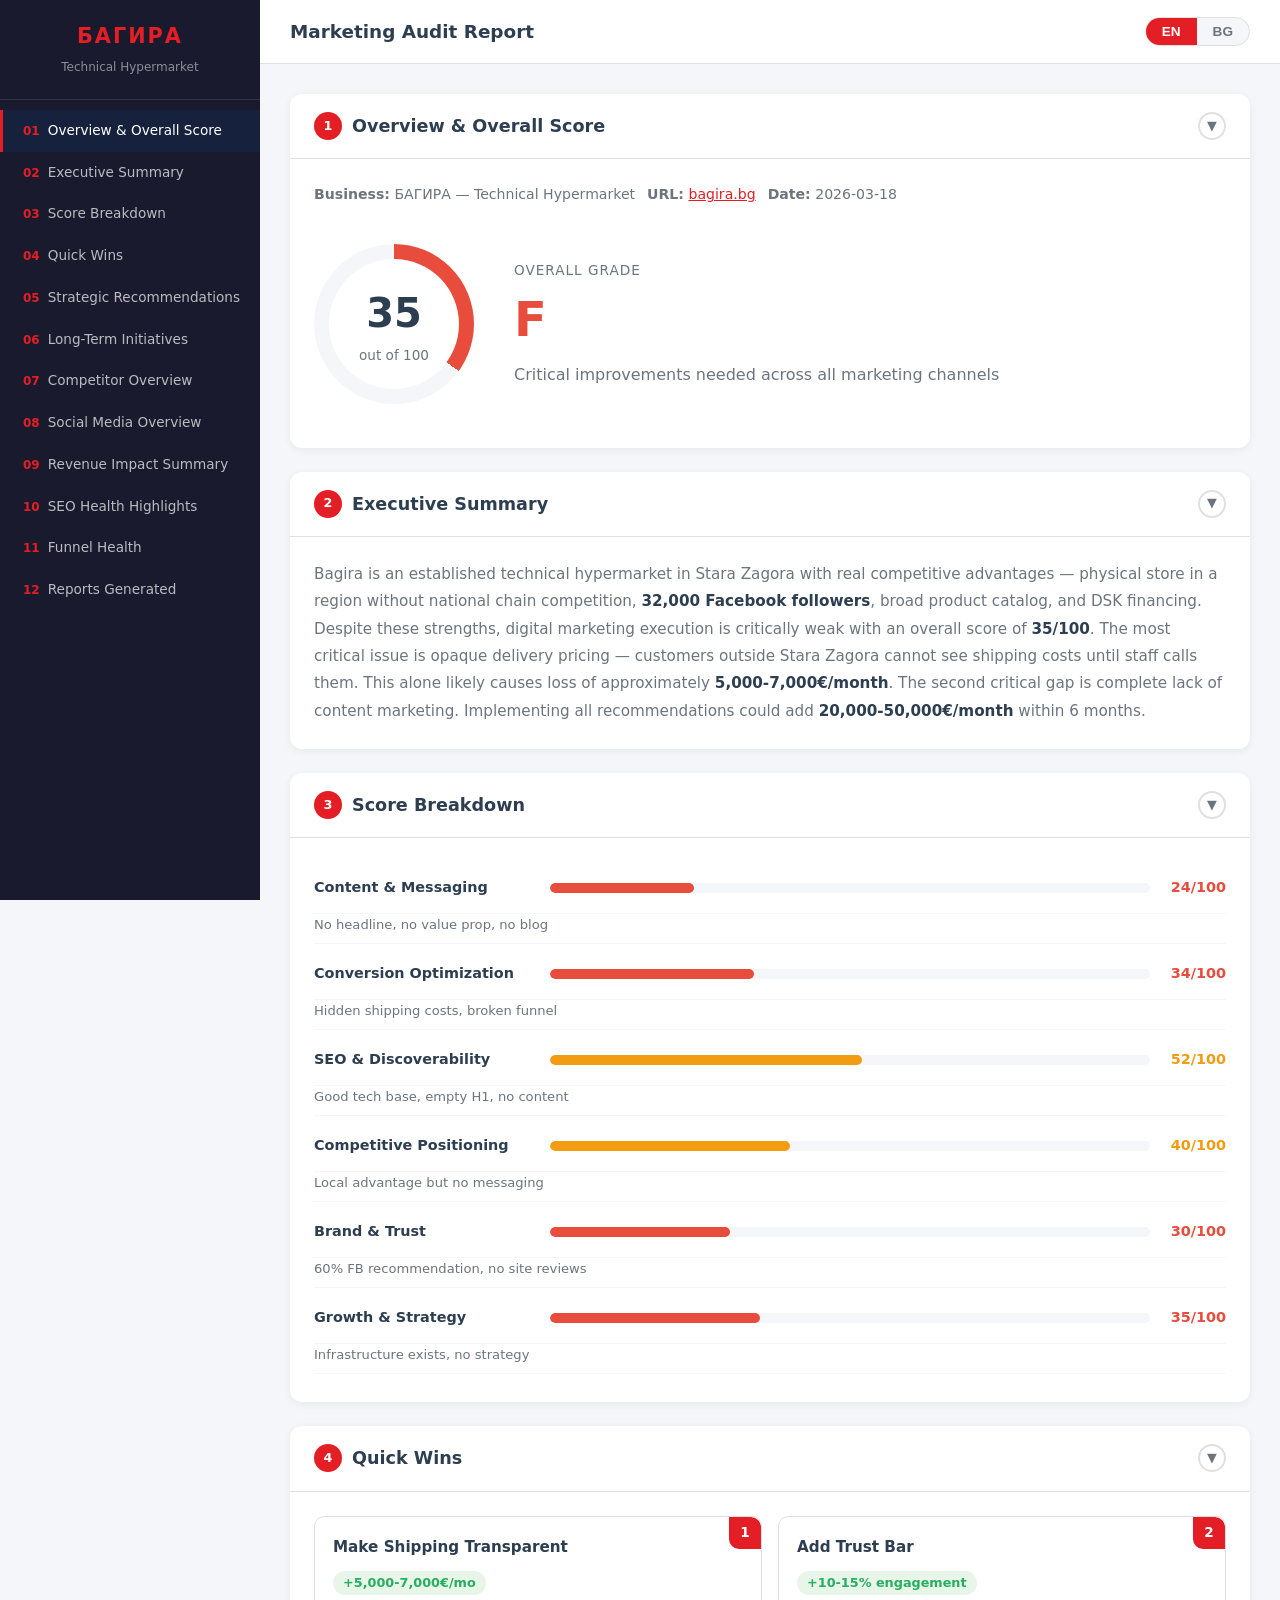
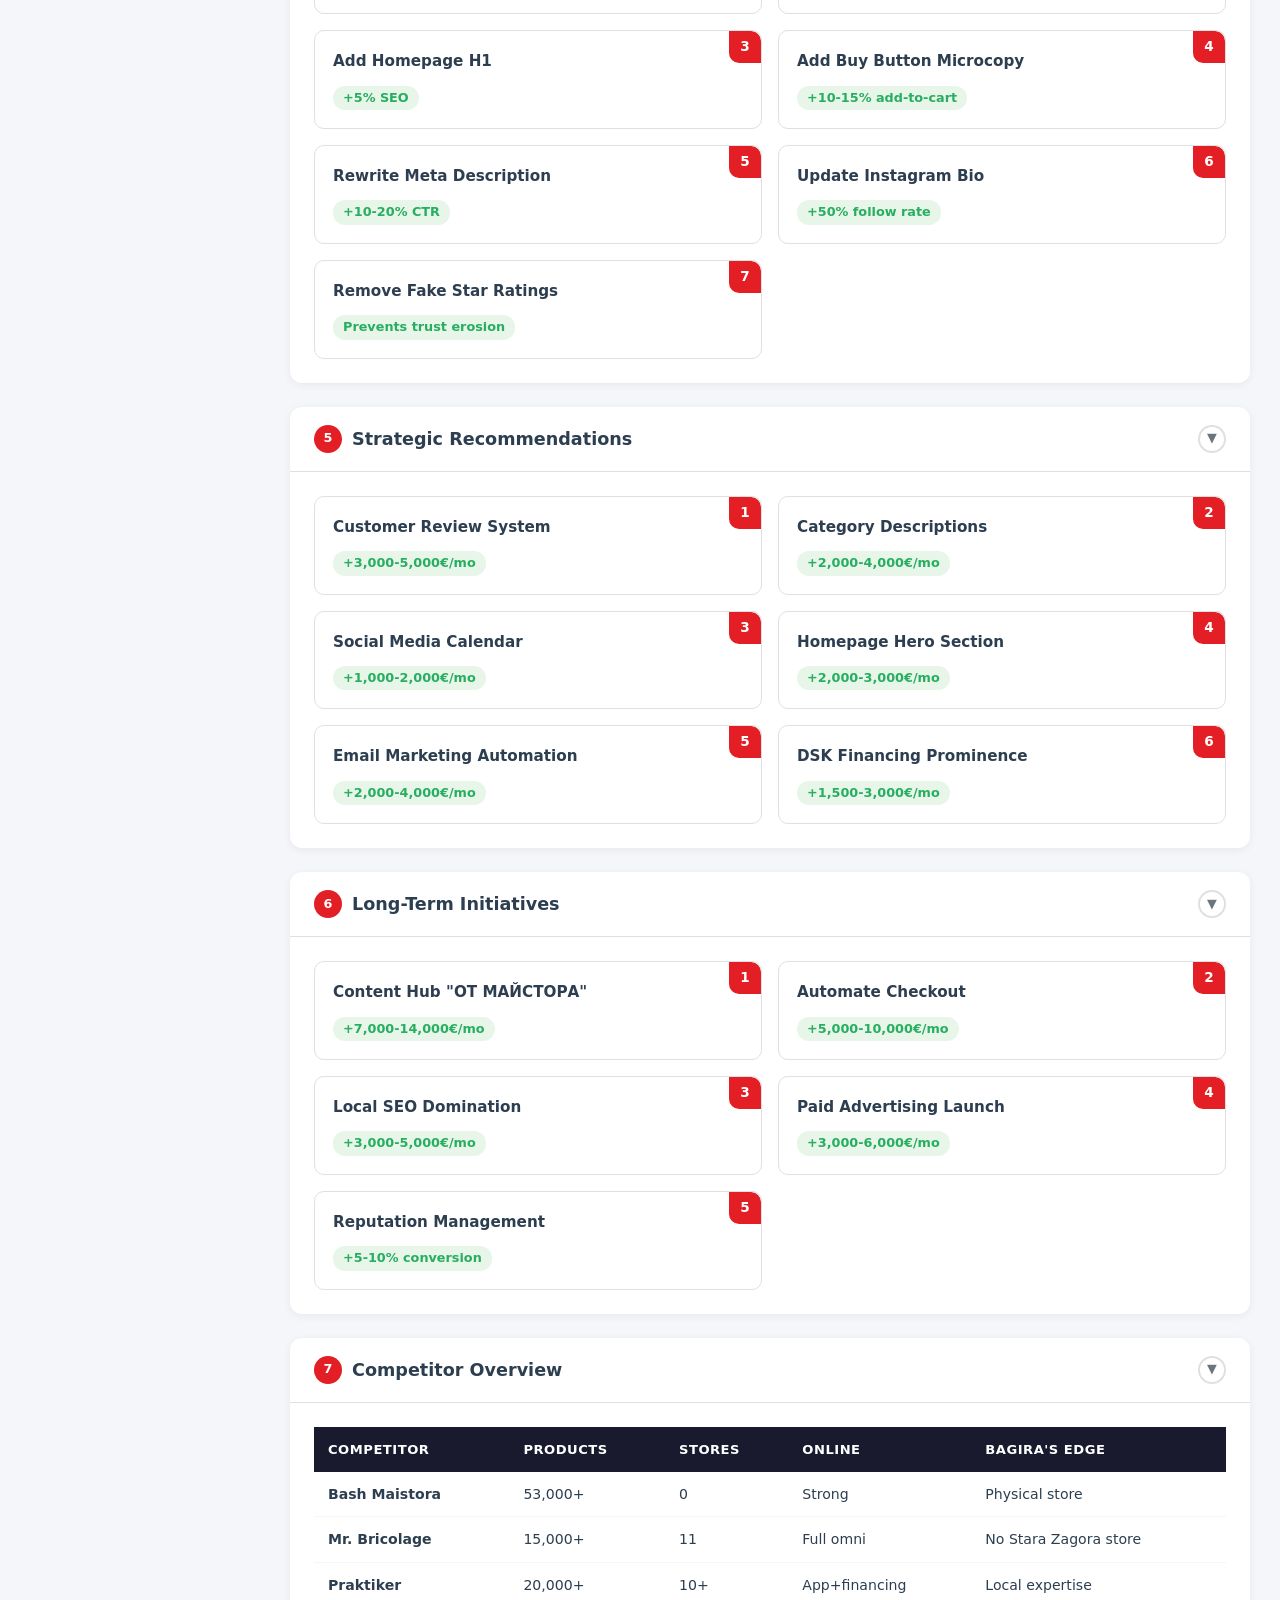
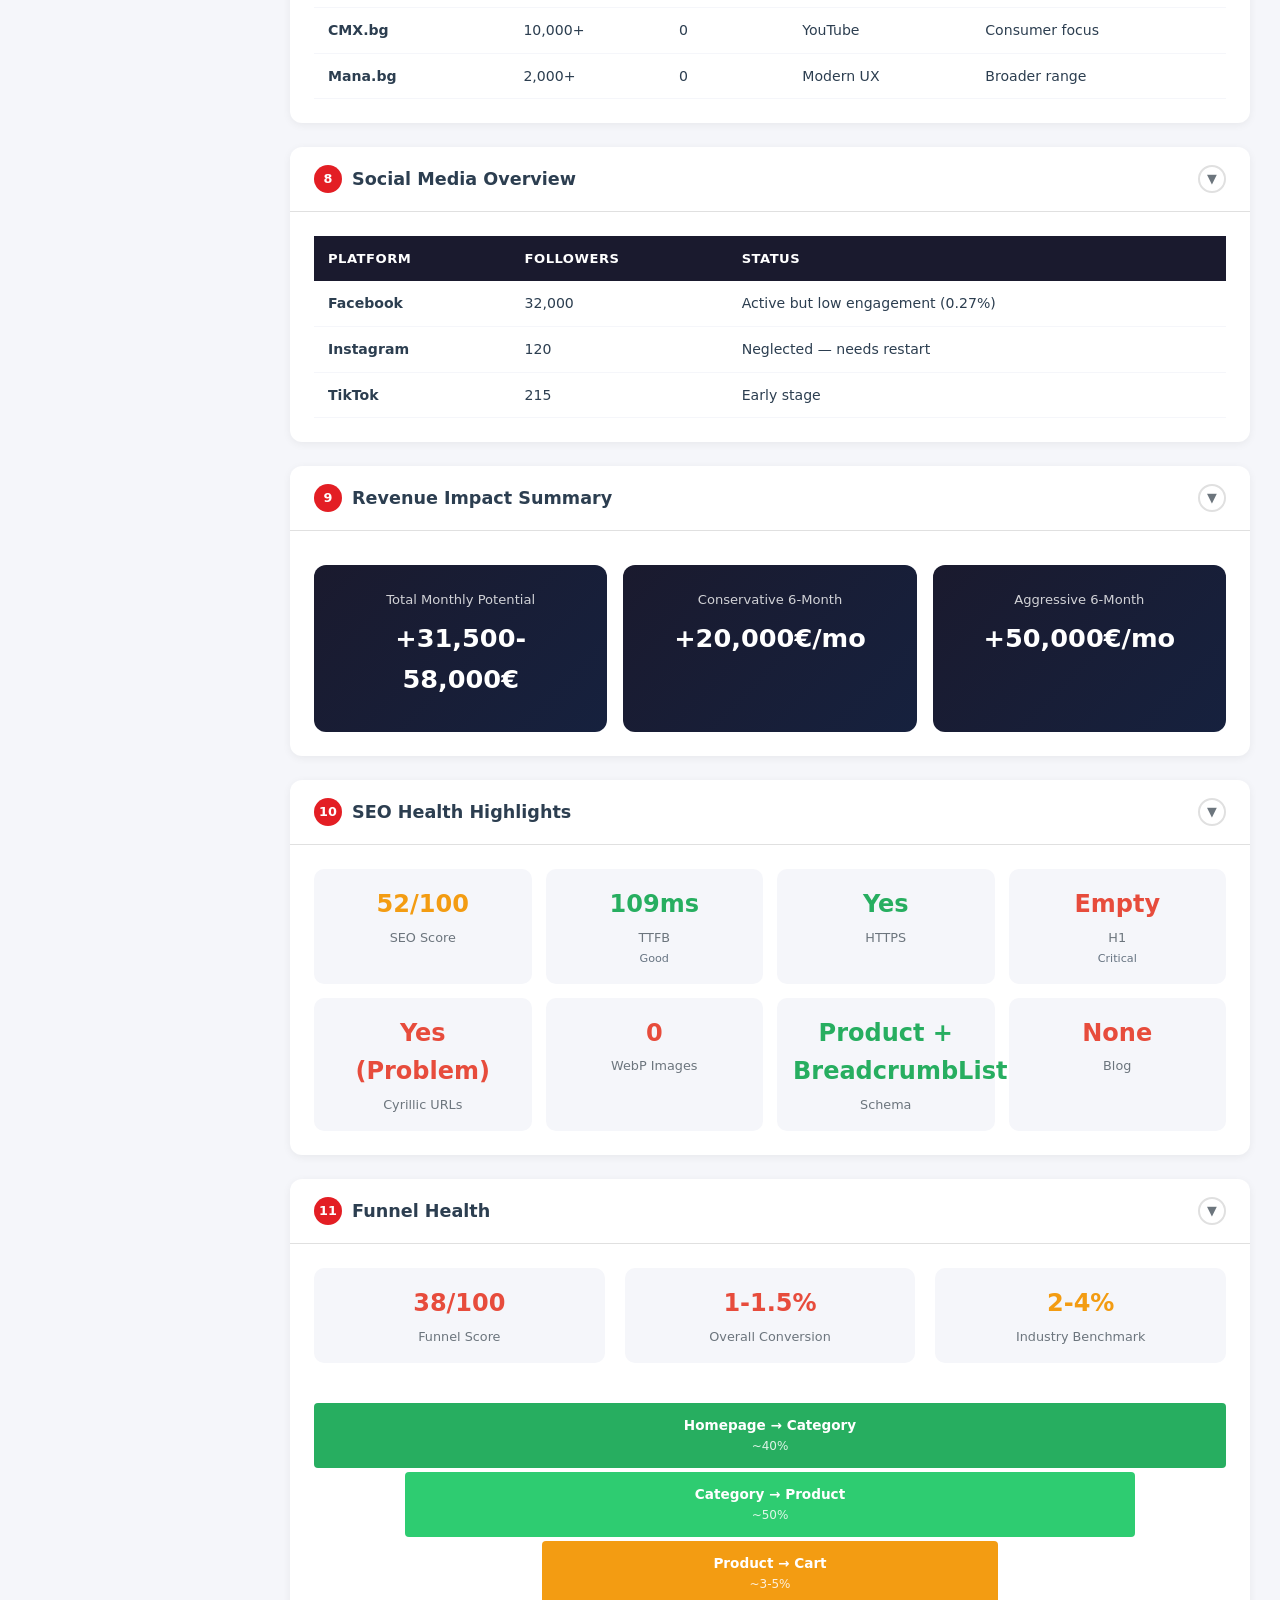
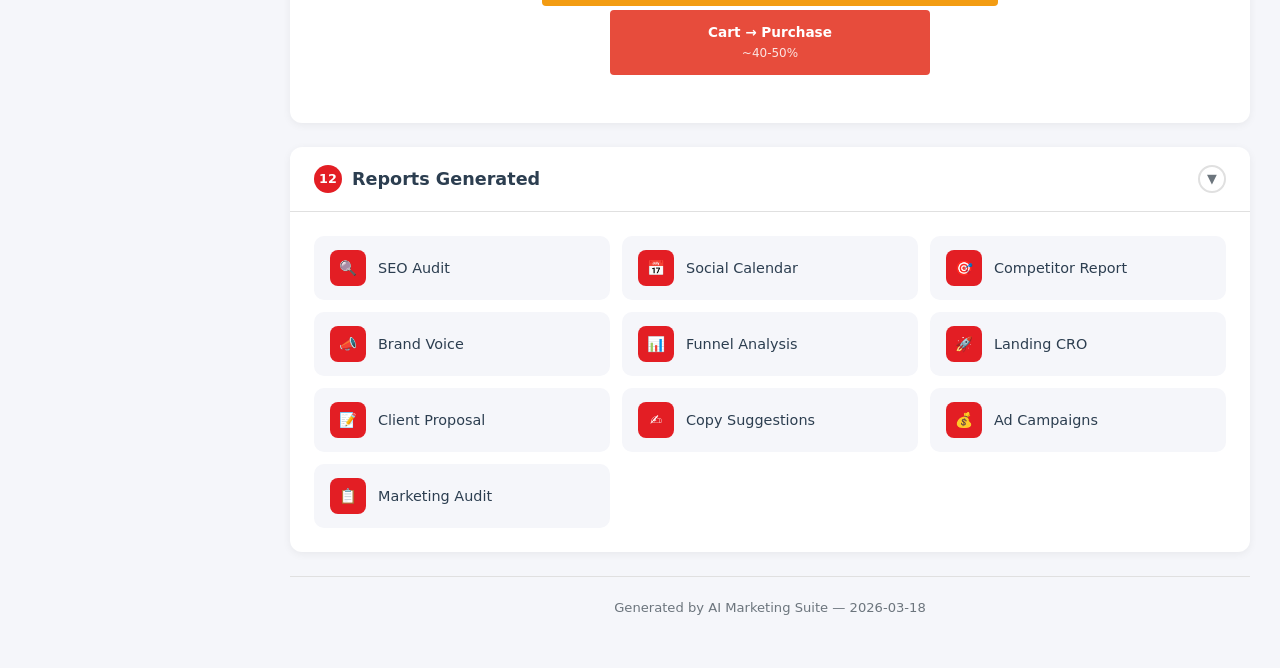
==== index.html @ 8311e9cb "Rename report.html to index.html for GitHub Pages Co-Authored-By: Claude Opus 4.6 (1M context) <nore" ====
<!DOCTYPE html>
<html lang="en">
<head>
<meta charset="UTF-8">
<meta name="viewport" content="width=device-width, initial-scale=1.0">
<title>BAGIRA Marketing Audit Report</title>
<style>
:root {
  --accent: #e31e24;
  --accent-dark: #b8181d;
  --sidebar-bg: #1a1a2e;
  --sidebar-hover: #16213e;
  --content-bg: #f5f6fa;
  --card-bg: #ffffff;
  --text-primary: #2c3e50;
  --text-secondary: #6c757d;
  --border: #e0e0e0;
  --success: #27ae60;
  --warning: #f39c12;
  --danger: #e74c3c;
  --sidebar-w: 260px;
  --header-h: 64px;
}
*, *::before, *::after { box-sizing: border-box; margin: 0; padding: 0; }
html { scroll-behavior: smooth; }
body { font-family: 'Segoe UI', system-ui, -apple-system, sans-serif; background: var(--content-bg); color: var(--text-primary); line-height: 1.6; }

/* Sidebar */
.sidebar {
  position: fixed; top: 0; left: 0; width: var(--sidebar-w); height: 100vh;
  background: var(--sidebar-bg); color: #fff; z-index: 1000;
  display: flex; flex-direction: column; transition: transform .3s ease;
  overflow-y: auto;
}
.sidebar-brand { padding: 20px; text-align: center; border-bottom: 1px solid rgba(255,255,255,.1); }
.sidebar-brand h2 { font-size: 1.3rem; font-weight: 700; letter-spacing: 2px; color: var(--accent); }
.sidebar-brand small { color: rgba(255,255,255,.5); font-size: .75rem; }
.sidebar-nav { flex: 1; padding: 10px 0; }
.sidebar-nav a {
  display: block; padding: 10px 20px; color: rgba(255,255,255,.7);
  text-decoration: none; font-size: .85rem; transition: all .2s;
  border-left: 3px solid transparent;
}
.sidebar-nav a:hover, .sidebar-nav a.active {
  background: var(--sidebar-hover); color: #fff; border-left-color: var(--accent);
}
.sidebar-nav a .nav-num { color: var(--accent); font-weight: 700; margin-right: 8px; font-size: .75rem; }

/* Hamburger */
.hamburger {
  display: none; position: fixed; top: 14px; left: 14px; z-index: 1100;
  background: var(--sidebar-bg); border: none; color: #fff; width: 38px; height: 38px;
  border-radius: 6px; cursor: pointer; font-size: 1.3rem; align-items: center; justify-content: center;
}
.overlay {
  display: none; position: fixed; inset: 0; background: rgba(0,0,0,.5); z-index: 999;
}

/* Header */
.main-header {
  position: fixed; top: 0; left: var(--sidebar-w); right: 0; height: var(--header-h);
  background: #fff; border-bottom: 1px solid var(--border); z-index: 900;
  display: flex; align-items: center; justify-content: space-between; padding: 0 30px;
}
.main-header h1 { font-size: 1.15rem; color: var(--text-primary); }
.lang-toggle {
  display: flex; align-items: center; gap: 0;
  background: var(--content-bg); border-radius: 20px; overflow: hidden; border: 1px solid var(--border);
}
.lang-btn {
  padding: 6px 16px; border: none; background: transparent; cursor: pointer;
  font-weight: 600; font-size: .85rem; color: var(--text-secondary); transition: all .2s;
}
.lang-btn.active { background: var(--accent); color: #fff; }

/* Content */
.content { margin-left: var(--sidebar-w); margin-top: var(--header-h); padding: 30px; max-width: 1200px; }

/* Sections */
.section { background: var(--card-bg); border-radius: 12px; margin-bottom: 24px; box-shadow: 0 2px 8px rgba(0,0,0,.06); overflow: hidden; }
.section-header {
  display: flex; align-items: center; justify-content: space-between;
  padding: 18px 24px; cursor: pointer; user-select: none; border-bottom: 1px solid var(--border);
  transition: background .2s;
}
.section-header:hover { background: var(--content-bg); }
.section-header h2 { font-size: 1.1rem; display: flex; align-items: center; gap: 10px; }
.section-header h2 .sec-num {
  background: var(--accent); color: #fff; width: 28px; height: 28px; border-radius: 50%;
  display: inline-flex; align-items: center; justify-content: center; font-size: .8rem; flex-shrink: 0;
}
.section-toggle {
  width: 28px; height: 28px; border-radius: 50%; border: 2px solid var(--border);
  display: flex; align-items: center; justify-content: center; transition: transform .3s;
  font-size: .8rem; color: var(--text-secondary); flex-shrink: 0;
}
.section.collapsed .section-toggle { transform: rotate(-90deg); }
.section-body { padding: 24px; transition: max-height .4s ease, opacity .3s ease; overflow: hidden; }
.section.collapsed .section-body { max-height: 0 !important; padding: 0 24px; opacity: 0; }

/* Overall Score */
.overall-score-wrap { display: flex; align-items: center; gap: 40px; flex-wrap: wrap; padding: 20px 0; }
.score-circle {
  width: 160px; height: 160px; border-radius: 50%; position: relative;
  display: flex; align-items: center; justify-content: center; flex-shrink: 0;
}
.score-circle .score-val { font-size: 2.5rem; font-weight: 800; color: var(--text-primary); }
.score-circle .score-label { font-size: .85rem; color: var(--text-secondary); }
.score-circle-inner { text-align: center; }
.score-meta { flex: 1; min-width: 200px; }
.score-meta .grade { font-size: 3rem; font-weight: 800; color: var(--danger); }
.score-meta p { color: var(--text-secondary); margin-top: 4px; }

/* Score gauge rows */
.score-row { display: flex; align-items: center; gap: 16px; padding: 14px 0; border-bottom: 1px solid var(--content-bg); }
.score-row:last-child { border-bottom: none; }
.score-row .sr-label { width: 220px; font-weight: 600; font-size: .9rem; flex-shrink: 0; }
.score-row .sr-bar-wrap { flex: 1; height: 10px; background: var(--content-bg); border-radius: 5px; overflow: hidden; min-width: 100px; }
.score-row .sr-bar { height: 100%; border-radius: 5px; transition: width .6s ease; }
.score-row .sr-val { width: 60px; text-align: right; font-weight: 700; font-size: .9rem; flex-shrink: 0; }
.score-row .sr-finding { color: var(--text-secondary); font-size: .83rem; margin-top: 2px; }

/* Color helpers */
.bar-red { background: var(--danger); }
.bar-orange { background: var(--warning); }
.bar-green { background: var(--success); }
.text-red { color: var(--danger); }
.text-orange { color: var(--warning); }
.text-green { color: var(--success); }

/* Recommendation cards */
.rec-grid { display: grid; grid-template-columns: repeat(auto-fill, minmax(340px, 1fr)); gap: 16px; }
.rec-card {
  border: 1px solid var(--border); border-radius: 10px; padding: 18px;
  transition: box-shadow .2s; position: relative; overflow: hidden;
}
.rec-card:hover { box-shadow: 0 4px 16px rgba(0,0,0,.08); }
.rec-card .rec-num {
  position: absolute; top: 0; right: 0; background: var(--accent); color: #fff;
  width: 32px; height: 32px; display: flex; align-items: center; justify-content: center;
  border-radius: 0 10px 0 10px; font-weight: 700; font-size: .85rem;
}
.rec-card h4 { font-size: .95rem; margin-bottom: 6px; padding-right: 36px; }
.rec-card .rec-impact {
  display: inline-block; background: #e8f5e9; color: var(--success); padding: 2px 10px;
  border-radius: 12px; font-size: .8rem; font-weight: 600; margin-top: 6px;
}

/* Tables */
.resp-table { width: 100%; overflow-x: auto; }
.resp-table table { width: 100%; border-collapse: collapse; font-size: .88rem; min-width: 500px; }
.resp-table th {
  background: var(--sidebar-bg); color: #fff; padding: 12px 14px; text-align: left;
  font-weight: 600; font-size: .82rem; text-transform: uppercase; letter-spacing: .5px;
}
.resp-table td { padding: 11px 14px; border-bottom: 1px solid var(--content-bg); }
.resp-table tr:hover td { background: #fafbfc; }

/* Mini gauge (inline) */
.mini-gauge {
  display: inline-flex; align-items: center; gap: 8px;
}
.mini-gauge .mg-bar { width: 60px; height: 6px; background: var(--content-bg); border-radius: 3px; overflow: hidden; }
.mini-gauge .mg-fill { height: 100%; border-radius: 3px; }

/* SEO / Funnel grid */
.stat-grid { display: grid; grid-template-columns: repeat(auto-fill, minmax(180px, 1fr)); gap: 14px; }
.stat-card {
  background: var(--content-bg); border-radius: 10px; padding: 16px; text-align: center;
}
.stat-card .stat-val { font-size: 1.5rem; font-weight: 800; }
.stat-card .stat-label { font-size: .8rem; color: var(--text-secondary); margin-top: 4px; }
.stat-card.good .stat-val { color: var(--success); }
.stat-card.warn .stat-val { color: var(--warning); }
.stat-card.bad .stat-val { color: var(--danger); }

/* Funnel visual */
.funnel-visual { display: flex; flex-direction: column; align-items: center; gap: 0; padding: 20px 0; }
.funnel-step {
  padding: 12px 20px; text-align: center; color: #fff; font-weight: 600; font-size: .85rem;
  position: relative; border-radius: 4px; margin-bottom: 4px;
}
.funnel-step small { display: block; font-weight: 400; opacity: .85; font-size: .75rem; }

/* Reports list */
.reports-list { display: grid; grid-template-columns: repeat(auto-fill, minmax(260px, 1fr)); gap: 12px; }
.report-item {
  display: flex; align-items: center; gap: 12px; padding: 14px 16px;
  background: var(--content-bg); border-radius: 10px; font-weight: 500; font-size: .9rem;
}
.report-item .ri-icon {
  width: 36px; height: 36px; border-radius: 8px; background: var(--accent);
  color: #fff; display: flex; align-items: center; justify-content: center; font-size: .9rem; flex-shrink: 0;
}

/* Revenue summary */
.rev-cards { display: grid; grid-template-columns: repeat(auto-fill, minmax(220px, 1fr)); gap: 16px; margin-top: 10px; }
.rev-card {
  background: linear-gradient(135deg, var(--sidebar-bg), #16213e); color: #fff;
  border-radius: 12px; padding: 24px; text-align: center;
}
.rev-card .rev-val { font-size: 1.6rem; font-weight: 800; margin: 8px 0; }
.rev-card .rev-label { font-size: .82rem; opacity: .8; }

/* Footer */
.footer {
  text-align: center; padding: 20px; color: var(--text-secondary); font-size: .82rem;
  border-top: 1px solid var(--border); margin-top: 10px;
}

/* Executive summary */
.exec-text { font-size: .95rem; line-height: 1.8; color: var(--text-secondary); }
.exec-text strong { color: var(--text-primary); }

/* Print */
@media print {
  .sidebar, .hamburger, .overlay, .main-header, .lang-toggle, .section-toggle { display: none !important; }
  .content { margin: 0 !important; padding: 10px !important; }
  .section { break-inside: avoid; box-shadow: none; border: 1px solid #ddd; }
  .section.collapsed .section-body { max-height: none !important; padding: 24px !important; opacity: 1 !important; }
}

/* Responsive */
@media (max-width: 1024px) {
  :root { --sidebar-w: 220px; }
}
@media (max-width: 768px) {
  .sidebar { transform: translateX(-100%); width: 280px; }
  .sidebar.open { transform: translateX(0); }
  .overlay.open { display: block; }
  .hamburger { display: flex; }
  .main-header { left: 0; padding: 0 14px 0 60px; }
  .main-header h1 { font-size: .95rem; }
  .content { margin-left: 0; padding: 20px 14px; }
  .overall-score-wrap { flex-direction: column; align-items: flex-start; gap: 20px; }
  .score-row { flex-wrap: wrap; }
  .score-row .sr-label { width: 100%; }
  .rec-grid { grid-template-columns: 1fr; }
  .stat-grid { grid-template-columns: repeat(2, 1fr); }
  .rev-cards { grid-template-columns: 1fr; }
}

/* Scrollbar */
.sidebar::-webkit-scrollbar { width: 4px; }
.sidebar::-webkit-scrollbar-thumb { background: rgba(255,255,255,.2); border-radius: 2px; }
</style>
</head>
<body>

<!-- Hamburger -->
<button class="hamburger" onclick="toggleSidebar()" aria-label="Menu">&#9776;</button>
<div class="overlay" id="overlay" onclick="toggleSidebar()"></div>

<!-- Sidebar -->
<nav class="sidebar" id="sidebar">
  <div class="sidebar-brand">
    <h2>&#1041;&#1040;&#1043;&#1048;&#1056;&#1040;</h2>
    <small>Technical Hypermarket</small>
  </div>
  <div class="sidebar-nav" id="sidebarNav"></div>
</nav>

<!-- Header -->
<header class="main-header">
  <h1 id="headerTitle">Marketing Audit Report</h1>
  <div class="lang-toggle">
    <button class="lang-btn active" id="btnEN" onclick="setLang('en')">EN</button>
    <button class="lang-btn" id="btnBG" onclick="setLang('bg')">BG</button>
  </div>
</header>

<!-- Content -->
<main class="content" id="mainContent"></main>

<script>
const T = {
  headerTitle: { en: 'Marketing Audit Report', bg: 'Маркетинг Одит Доклад' },
  sections: [
    {
      id: 'overview',
      title: { en: 'Overview & Overall Score', bg: 'Преглед и Обща Оценка' },
    },
    {
      id: 'executive',
      title: { en: 'Executive Summary', bg: 'Резюме' },
    },
    {
      id: 'scores',
      title: { en: 'Score Breakdown', bg: 'Разбивка на Оценките' },
    },
    {
      id: 'quickwins',
      title: { en: 'Quick Wins', bg: 'Бързи Победи' },
    },
    {
      id: 'strategic',
      title: { en: 'Strategic Recommendations', bg: 'Стратегически Препоръки' },
    },
    {
      id: 'longterm',
      title: { en: 'Long-Term Initiatives', bg: 'Дългосрочни Инициативи' },
    },
    {
      id: 'competitors',
      title: { en: 'Competitor Overview', bg: 'Преглед на Конкуренцията' },
    },
    {
      id: 'social',
      title: { en: 'Social Media Overview', bg: 'Преглед на Социалните Медии' },
    },
    {
      id: 'revenue',
      title: { en: 'Revenue Impact Summary', bg: 'Обобщение на Приходите' },
    },
    {
      id: 'seo',
      title: { en: 'SEO Health Highlights', bg: 'SEO Здраве' },
    },
    {
      id: 'funnel',
      title: { en: 'Funnel Health', bg: 'Здраве на Фунъла' },
    },
    {
      id: 'reports',
      title: { en: 'Reports Generated', bg: 'Генерирани Доклади' },
    },
  ],
  executive: {
    en: `Bagira is an established technical hypermarket in Stara Zagora with real competitive advantages — physical store in a region without national chain competition, <strong>32,000 Facebook followers</strong>, broad product catalog, and DSK financing. Despite these strengths, digital marketing execution is critically weak with an overall score of <strong>35/100</strong>. The most critical issue is opaque delivery pricing — customers outside Stara Zagora cannot see shipping costs until staff calls them. This alone likely causes loss of approximately <strong>5,000-7,000\u20ac/month</strong>. The second critical gap is complete lack of content marketing. Implementing all recommendations could add <strong>20,000-50,000\u20ac/month</strong> within 6 months.`,
    bg: `\u0411\u0410\u0413\u0418\u0420\u0410 \u0435 \u0443\u0442\u0432\u044a\u0440\u0434\u0435\u043d \u0442\u0435\u0445\u043d\u0438\u0447\u0435\u0441\u043a\u0438 \u0445\u0438\u043f\u0435\u0440\u043c\u0430\u0440\u043a\u0435\u0442 \u0432 \u0421\u0442\u0430\u0440\u0430 \u0417\u0430\u0433\u043e\u0440\u0430 \u0441 \u0440\u0435\u0430\u043b\u043d\u0438 \u043a\u043e\u043d\u043a\u0443\u0440\u0435\u043d\u0442\u043d\u0438 \u043f\u0440\u0435\u0434\u0438\u043c\u0441\u0442\u0432\u0430 \u2014 \u0444\u0438\u0437\u0438\u0447\u0435\u0441\u043a\u0438 \u043c\u0430\u0433\u0430\u0437\u0438\u043d \u0432 \u0440\u0435\u0433\u0438\u043e\u043d \u0431\u0435\u0437 \u043a\u043e\u043d\u043a\u0443\u0440\u0435\u043d\u0446\u0438\u044f \u043e\u0442 \u043d\u0430\u0446\u0438\u043e\u043d\u0430\u043b\u043d\u0438 \u0432\u0435\u0440\u0438\u0433\u0438, <strong>32,000 Facebook \u043f\u043e\u0441\u043b\u0435\u0434\u043e\u0432\u0430\u0442\u0435\u043b\u0438</strong>, \u0448\u0438\u0440\u043e\u043a \u043f\u0440\u043e\u0434\u0443\u043a\u0442\u043e\u0432 \u043a\u0430\u0442\u0430\u043b\u043e\u0433 \u0438 \u0444\u0438\u043d\u0430\u043d\u0441\u0438\u0440\u0430\u043d\u0435 \u043e\u0442 DSK. \u0412\u044a\u043f\u0440\u0435\u043a\u0438 \u0442\u0435\u0437\u0438 \u0441\u0438\u043b\u043d\u0438 \u0441\u0442\u0440\u0430\u043d\u0438, \u0434\u0438\u0433\u0438\u0442\u0430\u043b\u043d\u043e\u0442\u043e \u043c\u0430\u0440\u043a\u0435\u0442\u0438\u043d\u0433 \u0438\u0437\u043f\u044a\u043b\u043d\u0435\u043d\u0438\u0435 \u0435 \u043a\u0440\u0438\u0442\u0438\u0447\u043d\u043e \u0441\u043b\u0430\u0431\u043e \u0441 \u043e\u0431\u0449\u0430 \u043e\u0446\u0435\u043d\u043a\u0430 <strong>35/100</strong>. \u041d\u0430\u0439-\u043a\u0440\u0438\u0442\u0438\u0447\u043d\u0438\u044f\u0442 \u043f\u0440\u043e\u0431\u043b\u0435\u043c \u0435 \u043d\u0435\u043f\u0440\u043e\u0437\u0440\u0430\u0447\u043d\u043e\u0442\u043e \u0446\u0435\u043d\u043e\u043e\u0431\u0440\u0430\u0437\u0443\u0432\u0430\u043d\u0435 \u0437\u0430 \u0434\u043e\u0441\u0442\u0430\u0432\u043a\u0430 \u2014 \u043a\u043b\u0438\u0435\u043d\u0442\u0438\u0442\u0435 \u0438\u0437\u0432\u044a\u043d \u0421\u0442\u0430\u0440\u0430 \u0417\u0430\u0433\u043e\u0440\u0430 \u043d\u0435 \u043c\u043e\u0433\u0430\u0442 \u0434\u0430 \u0432\u0438\u0434\u044f\u0442 \u0446\u0435\u043d\u0430\u0442\u0430 \u0437\u0430 \u0434\u043e\u0441\u0442\u0430\u0432\u043a\u0430, \u0434\u043e\u043a\u0430\u0442\u043e \u0441\u043b\u0443\u0436\u0438\u0442\u0435\u043b \u043d\u0435 \u0441\u0435 \u043e\u0431\u0430\u0434\u0438. \u0422\u043e\u0432\u0430 \u0435\u0434\u0438\u043d\u0441\u0442\u0432\u0435\u043d\u043e \u0432\u043e\u0434\u0438 \u0434\u043e \u0437\u0430\u0433\u0443\u0431\u0430 \u043d\u0430 \u043f\u0440\u0438\u0431\u043b\u0438\u0437\u0438\u0442\u0435\u043b\u043d\u043e <strong>5,000-7,000\u20ac/\u043c\u0435\u0441\u0435\u0447\u043d\u043e</strong>. \u0412\u0442\u043e\u0440\u0438\u044f\u0442 \u043a\u0440\u0438\u0442\u0438\u0447\u0435\u043d \u043f\u0440\u043e\u043f\u0443\u0441\u043a \u0435 \u043f\u044a\u043b\u043d\u0430\u0442\u0430 \u043b\u0438\u043f\u0441\u0430 \u043d\u0430 \u0441\u044a\u0434\u044a\u0440\u0436\u0430\u0442\u0435\u043b\u0435\u043d \u043c\u0430\u0440\u043a\u0435\u0442\u0438\u043d\u0433. \u041f\u0440\u0438 \u043f\u044a\u043b\u043d\u043e \u0438\u0437\u043f\u044a\u043b\u043d\u0435\u043d\u0438\u0435 \u043d\u0430 \u043f\u0440\u0435\u043f\u043e\u0440\u044a\u043a\u0438\u0442\u0435, \u043e\u0447\u0430\u043a\u0432\u0430\u043d\u0438\u044f\u0442 \u0434\u043e\u043f\u044a\u043b\u043d\u0438\u0442\u0435\u043b\u0435\u043d \u043f\u0440\u0438\u0445\u043e\u0434 \u0435 <strong>20,000-50,000\u20ac/\u043c\u0435\u0441\u0435\u0447\u043d\u043e</strong> \u0432 \u0440\u0430\u043c\u043a\u0438\u0442\u0435 \u043d\u0430 6 \u043c\u0435\u0441\u0435\u0446\u0430.`
  },
  scoreBreakdown: [
    { label: { en: 'Content & Messaging', bg: '\u0421\u044a\u0434\u044a\u0440\u0436\u0430\u043d\u0438\u0435 \u0438 \u041a\u043e\u043c\u0443\u043d\u0438\u043a\u0430\u0446\u0438\u044f' }, score: 24, finding: { en: 'No headline, no value prop, no blog', bg: '\u0411\u0435\u0437 \u0437\u0430\u0433\u043b\u0430\u0432\u0438\u0435, \u0431\u0435\u0437 \u0441\u0442\u043e\u0439\u043d\u043e\u0441\u0442\u043d\u043e \u043f\u0440\u0435\u0434\u043b\u043e\u0436\u0435\u043d\u0438\u0435, \u0431\u0435\u0437 \u0431\u043b\u043e\u0433' } },
    { label: { en: 'Conversion Optimization', bg: '\u041e\u043f\u0442\u0438\u043c\u0438\u0437\u0430\u0446\u0438\u044f \u043d\u0430 \u041a\u043e\u043d\u0432\u0435\u0440\u0441\u0438\u044f\u0442\u0430' }, score: 34, finding: { en: 'Hidden shipping costs, broken funnel', bg: '\u0421\u043a\u0440\u0438\u0442\u0438 \u0440\u0430\u0437\u0445\u043e\u0434\u0438 \u0437\u0430 \u0434\u043e\u0441\u0442\u0430\u0432\u043a\u0430, \u0441\u0447\u0443\u043f\u0435\u043d \u0444\u0443\u043d\u044a\u043b' } },
    { label: { en: 'SEO & Discoverability', bg: 'SEO \u0438 \u041e\u0442\u043a\u0440\u0438\u0432\u0430\u0435\u043c\u043e\u0441\u0442' }, score: 52, finding: { en: 'Good tech base, empty H1, no content', bg: '\u0414\u043e\u0431\u0440\u0430 \u0442\u0435\u0445\u043d\u0438\u0447\u0435\u0441\u043a\u0430 \u0431\u0430\u0437\u0430, \u043f\u0440\u0430\u0437\u0435\u043d H1, \u0431\u0435\u0437 \u0441\u044a\u0434\u044a\u0440\u0436\u0430\u043d\u0438\u0435' } },
    { label: { en: 'Competitive Positioning', bg: '\u041a\u043e\u043d\u043a\u0443\u0440\u0435\u043d\u0442\u043d\u043e \u041f\u043e\u0437\u0438\u0446\u0438\u043e\u043d\u0438\u0440\u0430\u043d\u0435' }, score: 40, finding: { en: 'Local advantage but no messaging', bg: '\u041c\u0435\u0441\u0442\u043d\u043e \u043f\u0440\u0435\u0434\u0438\u043c\u0441\u0442\u0432\u043e, \u043d\u043e \u0431\u0435\u0437 \u043a\u043e\u043c\u0443\u043d\u0438\u043a\u0430\u0446\u0438\u044f' } },
    { label: { en: 'Brand & Trust', bg: '\u041c\u0430\u0440\u043a\u0430 \u0438 \u0414\u043e\u0432\u0435\u0440\u0438\u0435' }, score: 30, finding: { en: '60% FB recommendation, no site reviews', bg: '60% FB \u043f\u0440\u0435\u043f\u043e\u0440\u044a\u043a\u0430, \u0431\u0435\u0437 \u043e\u0442\u0437\u0438\u0432\u0438 \u043d\u0430 \u0441\u0430\u0439\u0442\u0430' } },
    { label: { en: 'Growth & Strategy', bg: '\u0420\u0430\u0441\u0442\u0435\u0436 \u0438 \u0421\u0442\u0440\u0430\u0442\u0435\u0433\u0438\u044f' }, score: 35, finding: { en: 'Infrastructure exists, no strategy', bg: '\u0418\u043d\u0444\u0440\u0430\u0441\u0442\u0440\u0443\u043a\u0442\u0443\u0440\u0430\u0442\u0430 \u0441\u044a\u0449\u0435\u0441\u0442\u0432\u0443\u0432\u0430, \u0431\u0435\u0437 \u0441\u0442\u0440\u0430\u0442\u0435\u0433\u0438\u044f' } },
  ],
  quickWins: [
    { title: { en: 'Make Shipping Transparent', bg: '\u041f\u0440\u043e\u0437\u0440\u0430\u0447\u043d\u0438 \u0440\u0430\u0437\u0445\u043e\u0434\u0438 \u0437\u0430 \u0434\u043e\u0441\u0442\u0430\u0432\u043a\u0430' }, impact: '+5,000-7,000\u20ac/mo' },
    { title: { en: 'Add Trust Bar', bg: '\u0414\u043e\u0431\u0430\u0432\u0435\u0442\u0435 \u043b\u0435\u043d\u0442\u0430 \u0437\u0430 \u0434\u043e\u0432\u0435\u0440\u0438\u0435' }, impact: '+10-15% engagement' },
    { title: { en: 'Add Homepage H1', bg: '\u0414\u043e\u0431\u0430\u0432\u0435\u0442\u0435 H1 \u0437\u0430\u0433\u043b\u0430\u0432\u0438\u0435' }, impact: '+5% SEO' },
    { title: { en: 'Add Buy Button Microcopy', bg: '\u041c\u0438\u043a\u0440\u043e\u0442\u0435\u043a\u0441\u0442 \u043f\u043e\u0434 \u0431\u0443\u0442\u043e\u043d\u0430 \u201e\u041a\u0443\u043f\u0438\u201c' }, impact: '+10-15% add-to-cart' },
    { title: { en: 'Rewrite Meta Description', bg: '\u041f\u0440\u0435\u043d\u0430\u043f\u0438\u0448\u0435\u0442\u0435 \u043c\u0435\u0442\u0430 \u043e\u043f\u0438\u0441\u0430\u043d\u0438\u0435' }, impact: '+10-20% CTR' },
    { title: { en: 'Update Instagram Bio', bg: '\u041e\u0431\u043d\u043e\u0432\u0435\u0442\u0435 Instagram \u0431\u0438\u043e' }, impact: '+50% follow rate' },
    { title: { en: 'Remove Fake Star Ratings', bg: '\u041f\u0440\u0435\u043c\u0430\u0445\u043d\u0435\u0442\u0435 \u0444\u0430\u043b\u0448\u0438\u0432\u0438\u0442\u0435 \u0437\u0432\u0435\u0437\u0434\u0438' }, impact: { en: 'Prevents trust erosion', bg: '\u041f\u0440\u0435\u0434\u043e\u0442\u0432\u0440\u0430\u0442\u044f\u0432\u0430 \u0435\u0440\u043e\u0437\u0438\u044f \u043d\u0430 \u0434\u043e\u0432\u0435\u0440\u0438\u0435\u0442\u043e' } },
  ],
  strategic: [
    { title: { en: 'Customer Review System', bg: '\u0421\u0438\u0441\u0442\u0435\u043c\u0430 \u0437\u0430 \u043a\u043b\u0438\u0435\u043d\u0442\u0441\u043a\u0438 \u043e\u0442\u0437\u0438\u0432\u0438' }, impact: '+3,000-5,000\u20ac/mo' },
    { title: { en: 'Category Descriptions', bg: '\u041e\u043f\u0438\u0441\u0430\u043d\u0438\u044f \u043d\u0430 \u043a\u0430\u0442\u0435\u0433\u043e\u0440\u0438\u0438\u0442\u0435' }, impact: '+2,000-4,000\u20ac/mo' },
    { title: { en: 'Social Media Calendar', bg: '\u041a\u0430\u043b\u0435\u043d\u0434\u0430\u0440 \u0437\u0430 \u0441\u043e\u0446\u0438\u0430\u043b\u043d\u0438 \u043c\u0435\u0434\u0438\u0438' }, impact: '+1,000-2,000\u20ac/mo' },
    { title: { en: 'Homepage Hero Section', bg: '\u0413\u0435\u0440\u043e\u0439 \u0441\u0435\u043a\u0446\u0438\u044f \u043d\u0430 \u043d\u0430\u0447\u0430\u043b\u043d\u0430\u0442\u0430 \u0441\u0442\u0440\u0430\u043d\u0438\u0446\u0430' }, impact: '+2,000-3,000\u20ac/mo' },
    { title: { en: 'Email Marketing Automation', bg: '\u0410\u0432\u0442\u043e\u043c\u0430\u0442\u0438\u0437\u0430\u0446\u0438\u044f \u043d\u0430 \u0438\u043c\u0435\u0439\u043b \u043c\u0430\u0440\u043a\u0435\u0442\u0438\u043d\u0433' }, impact: '+2,000-4,000\u20ac/mo' },
    { title: { en: 'DSK Financing Prominence', bg: '\u0412\u0438\u0434\u0438\u043c\u043e\u0441\u0442 \u043d\u0430 DSK \u0444\u0438\u043d\u0430\u043d\u0441\u0438\u0440\u0430\u043d\u0435' }, impact: '+1,500-3,000\u20ac/mo' },
  ],
  longterm: [
    { title: { en: 'Content Hub "\u041e\u0422 \u041c\u0410\u0419\u0421\u0422\u041e\u0420\u0410"', bg: '\u0421\u044a\u0434\u044a\u0440\u0436\u0430\u0442\u0435\u043b\u0435\u043d \u0445\u044a\u0431 "\u041e\u0422 \u041c\u0410\u0419\u0421\u0422\u041e\u0420\u0410"' }, impact: '+7,000-14,000\u20ac/mo' },
    { title: { en: 'Automate Checkout', bg: '\u0410\u0432\u0442\u043e\u043c\u0430\u0442\u0438\u0437\u0438\u0440\u0430\u0439 \u0447\u0435\u043a\u0430\u0443\u0442' }, impact: '+5,000-10,000\u20ac/mo' },
    { title: { en: 'Local SEO Domination', bg: '\u0414\u043e\u043c\u0438\u043d\u0430\u0446\u0438\u044f \u0432 \u043b\u043e\u043a\u0430\u043b\u043d\u043e SEO' }, impact: '+3,000-5,000\u20ac/mo' },
    { title: { en: 'Paid Advertising Launch', bg: '\u0421\u0442\u0430\u0440\u0442\u0438\u0440\u0430\u043d\u0435 \u043d\u0430 \u043f\u043b\u0430\u0442\u0435\u043d\u0430 \u0440\u0435\u043a\u043b\u0430\u043c\u0430' }, impact: '+3,000-6,000\u20ac/mo' },
    { title: { en: 'Reputation Management', bg: '\u0423\u043f\u0440\u0430\u0432\u043b\u0435\u043d\u0438\u0435 \u043d\u0430 \u0440\u0435\u043f\u0443\u0442\u0430\u0446\u0438\u044f\u0442\u0430' }, impact: '+5-10% conversion' },
  ],
  competitors: [
    { name: 'Bash Maistora', products: '53,000+', stores: '0', online: { en: 'Strong', bg: '\u0421\u0438\u043b\u0435\u043d' }, edge: { en: 'Physical store', bg: '\u0424\u0438\u0437\u0438\u0447\u0435\u0441\u043a\u0438 \u043c\u0430\u0433\u0430\u0437\u0438\u043d' } },
    { name: 'Mr. Bricolage', products: '15,000+', stores: '11', online: { en: 'Full omni', bg: '\u041f\u044a\u043b\u043d\u043e \u043e\u043c\u043d\u0438' }, edge: { en: 'No Stara Zagora store', bg: '\u041d\u044f\u043c\u0430 \u043c\u0430\u0433\u0430\u0437\u0438\u043d \u0432 \u0421\u0442. \u0417\u0430\u0433\u043e\u0440\u0430' } },
    { name: 'Praktiker', products: '20,000+', stores: '10+', online: { en: 'App+financing', bg: '\u0410\u043f\u043b\u0438\u043a\u0430\u0446\u0438\u044f+\u0444\u0438\u043d\u0430\u043d\u0441\u0438\u0440\u0430\u043d\u0435' }, edge: { en: 'Local expertise', bg: '\u041c\u0435\u0441\u0442\u043d\u0430 \u0435\u043a\u0441\u043f\u0435\u0440\u0442\u0438\u0437\u0430' } },
    { name: 'CMX.bg', products: '10,000+', stores: '0', online: 'YouTube', edge: { en: 'Consumer focus', bg: '\u0424\u043e\u043a\u0443\u0441 \u0432\u044a\u0440\u0445\u0443 \u043f\u043e\u0442\u0440\u0435\u0431\u0438\u0442\u0435\u043b\u044f' } },
    { name: 'Mana.bg', products: '2,000+', stores: '0', online: { en: 'Modern UX', bg: '\u041c\u043e\u0434\u0435\u0440\u0435\u043d UX' }, edge: { en: 'Broader range', bg: '\u041f\u043e-\u0448\u0438\u0440\u043e\u043a\u0430 \u0433\u0430\u043c\u0430' } },
  ],
  social: [
    { platform: 'Facebook', followers: '32,000', status: { en: 'Active but low engagement (0.27%)', bg: '\u0410\u043a\u0442\u0438\u0432\u0435\u043d, \u043d\u043e \u043d\u0438\u0441\u043a\u0430 \u0430\u043d\u0433\u0430\u0436\u0438\u0440\u0430\u043d\u043e\u0441\u0442 (0.27%)' } },
    { platform: 'Instagram', followers: '120', status: { en: 'Neglected \u2014 needs restart', bg: '\u0417\u0430\u043d\u0435\u043c\u0430\u0440\u0435\u043d \u2014 \u043d\u0443\u0436\u0435\u043d \u0440\u0435\u0441\u0442\u0430\u0440\u0442' } },
    { platform: 'TikTok', followers: '215', status: { en: 'Early stage', bg: '\u041d\u0430\u0447\u0430\u043b\u0435\u043d \u0435\u0442\u0430\u043f' } },
  ],
  seo: [
    { label: 'SEO Score', value: '52/100', cls: 'warn' },
    { label: 'TTFB', value: '109ms', cls: 'good', note: { en: 'Good', bg: '\u0414\u043e\u0431\u0440\u043e' } },
    { label: 'HTTPS', value: { en: 'Yes', bg: '\u0414\u0430' }, cls: 'good' },
    { label: 'H1', value: { en: 'Empty', bg: '\u041f\u0440\u0430\u0437\u0435\u043d' }, cls: 'bad', note: { en: 'Critical', bg: '\u041a\u0440\u0438\u0442\u0438\u0447\u043d\u043e' } },
    { label: { en: 'Cyrillic URLs', bg: '\u041a\u0438\u0440\u0438\u043b\u0438\u0446\u0430 URL' }, value: { en: 'Yes (Problem)', bg: '\u0414\u0430 (\u041f\u0440\u043e\u0431\u043b\u0435\u043c)' }, cls: 'bad' },
    { label: 'WebP Images', value: '0', cls: 'bad' },
    { label: 'Schema', value: 'Product + BreadcrumbList', cls: 'good' },
    { label: { en: 'Blog', bg: '\u0411\u043b\u043e\u0433' }, value: { en: 'None', bg: '\u041d\u044f\u043c\u0430' }, cls: 'bad' },
  ],
  funnelSteps: [
    { label: { en: 'Homepage \u2192 Category', bg: '\u041d\u0430\u0447\u0430\u043b\u043d\u0430 \u2192 \u041a\u0430\u0442\u0435\u0433\u043e\u0440\u0438\u044f' }, pct: 40, w: 100 },
    { label: { en: 'Category \u2192 Product', bg: '\u041a\u0430\u0442\u0435\u0433\u043e\u0440\u0438\u044f \u2192 \u041f\u0440\u043e\u0434\u0443\u043a\u0442' }, pct: 50, w: 80 },
    { label: { en: 'Product \u2192 Cart', bg: '\u041f\u0440\u043e\u0434\u0443\u043a\u0442 \u2192 \u041a\u043e\u0448\u043d\u0438\u0446\u0430' }, pct: '3-5', w: 50 },
    { label: { en: 'Cart \u2192 Purchase', bg: '\u041a\u043e\u0448\u043d\u0438\u0446\u0430 \u2192 \u041f\u043e\u043a\u0443\u043f\u043a\u0430' }, pct: '40-50', w: 35 },
  ],
  reports: [
    { name: 'SEO Audit', icon: '\u{1F50D}' },
    { name: { en: 'Social Calendar', bg: '\u0421\u043e\u0446\u0438\u0430\u043b\u0435\u043d \u041a\u0430\u043b\u0435\u043d\u0434\u0430\u0440' }, icon: '\u{1F4C5}' },
    { name: { en: 'Competitor Report', bg: '\u0414\u043e\u043a\u043b\u0430\u0434 \u0437\u0430 \u041a\u043e\u043d\u043a\u0443\u0440\u0435\u043d\u0446\u0438\u044f\u0442\u0430' }, icon: '\u{1F3AF}' },
    { name: { en: 'Brand Voice', bg: '\u0413\u043b\u0430\u0441 \u043d\u0430 \u041c\u0430\u0440\u043a\u0430\u0442\u0430' }, icon: '\u{1F4E3}' },
    { name: { en: 'Funnel Analysis', bg: '\u0410\u043d\u0430\u043b\u0438\u0437 \u043d\u0430 \u0424\u0443\u043d\u044a\u043b\u0430' }, icon: '\u{1F4CA}' },
    { name: 'Landing CRO', icon: '\u{1F680}' },
    { name: { en: 'Client Proposal', bg: '\u041a\u043b\u0438\u0435\u043d\u0442\u0441\u043a\u043e \u041f\u0440\u0435\u0434\u043b\u043e\u0436\u0435\u043d\u0438\u0435' }, icon: '\u{1F4DD}' },
    { name: { en: 'Copy Suggestions', bg: '\u041f\u0440\u0435\u0434\u043b\u043e\u0436\u0435\u043d\u0438\u044f \u0437\u0430 \u041a\u043e\u043f\u0438' }, icon: '\u270D\uFE0F' },
    { name: { en: 'Ad Campaigns', bg: '\u0420\u0435\u043a\u043b\u0430\u043c\u043d\u0438 \u041a\u0430\u043c\u043f\u0430\u043d\u0438\u0438' }, icon: '\u{1F4B0}' },
    { name: { en: 'Marketing Audit', bg: '\u041c\u0430\u0440\u043a\u0435\u0442\u0438\u043d\u0433 \u041e\u0434\u0438\u0442' }, icon: '\u{1F4CB}' },
  ],
};

let lang = 'en';

function t(obj) {
  if (typeof obj === 'string') return obj;
  return obj[lang] || obj.en || '';
}

function barColor(score) {
  if (score >= 60) return 'bar-green';
  if (score >= 40) return 'bar-orange';
  return 'bar-red';
}
function textColor(score) {
  if (score >= 60) return 'text-green';
  if (score >= 40) return 'text-orange';
  return 'text-red';
}

function renderAll() {
  document.getElementById('headerTitle').textContent = t(T.headerTitle);
  const mc = document.getElementById('mainContent');
  mc.innerHTML = '';

  // Build nav
  const nav = document.getElementById('sidebarNav');
  nav.innerHTML = '';
  T.sections.forEach((s, i) => {
    const a = document.createElement('a');
    a.href = '#' + s.id;
    a.innerHTML = `<span class="nav-num">${String(i+1).padStart(2,'0')}</span>${t(s.title)}`;
    a.onclick = () => { closeSidebar(); };
    nav.appendChild(a);
  });

  // 1. Overview
  mc.innerHTML += `
  <div class="section" id="overview">
    <div class="section-header" onclick="toggleSection(this)">
      <h2><span class="sec-num">1</span>${t(T.sections[0].title)}</h2>
      <div class="section-toggle">\u25BC</div>
    </div>
    <div class="section-body">
      <div style="display:flex;flex-wrap:wrap;gap:12px;margin-bottom:18px;font-size:.88rem;color:var(--text-secondary)">
        <span><strong>${lang==='en'?'Business':'Бизнес'}:</strong> \u0411\u0410\u0413\u0418\u0420\u0410 \u2014 Technical Hypermarket</span>
        <span><strong>URL:</strong> <a href="https://www.bagira.bg/" target="_blank" style="color:var(--accent)">bagira.bg</a></span>
        <span><strong>${lang==='en'?'Date':'Дата'}:</strong> 2026-03-18</span>
      </div>
      <div class="overall-score-wrap">
        <div class="score-circle" style="background:conic-gradient(var(--danger) 0% 35%, var(--content-bg) 35% 100%)">
          <div style="width:130px;height:130px;border-radius:50%;background:#fff;display:flex;align-items:center;justify-content:center;">
            <div class="score-circle-inner">
              <div class="score-val">35</div>
              <div class="score-label">${lang==='en'?'out of':'от'} 100</div>
            </div>
          </div>
        </div>
        <div class="score-meta">
          <div style="font-size:.85rem;color:var(--text-secondary);text-transform:uppercase;letter-spacing:1px">${lang==='en'?'Overall Grade':'Обща Оценка'}</div>
          <div class="grade">F</div>
          <p>${lang==='en'?'Critical improvements needed across all marketing channels':'Критични подобрения са необходими по всички маркетинг канали'}</p>
        </div>
      </div>
    </div>
  </div>`;

  // 2. Executive Summary
  mc.innerHTML += `
  <div class="section" id="executive">
    <div class="section-header" onclick="toggleSection(this)">
      <h2><span class="sec-num">2</span>${t(T.sections[1].title)}</h2>
      <div class="section-toggle">\u25BC</div>
    </div>
    <div class="section-body">
      <div class="exec-text">${t(T.executive)}</div>
    </div>
  </div>`;

  // 3. Score Breakdown
  let scoreRows = T.scoreBreakdown.map(s => `
    <div class="score-row">
      <div class="sr-label">${t(s.label)}</div>
      <div class="sr-bar-wrap"><div class="sr-bar ${barColor(s.score)}" style="width:${s.score}%"></div></div>
      <div class="sr-val ${textColor(s.score)}">${s.score}/100</div>
    </div>
    <div style="padding:0 0 8px 0;font-size:.82rem;color:var(--text-secondary);border-bottom:1px solid var(--content-bg);margin-bottom:4px">${t(s.finding)}</div>
  `).join('');
  mc.innerHTML += `
  <div class="section" id="scores">
    <div class="section-header" onclick="toggleSection(this)">
      <h2><span class="sec-num">3</span>${t(T.sections[2].title)}</h2>
      <div class="section-toggle">\u25BC</div>
    </div>
    <div class="section-body">${scoreRows}</div>
  </div>`;

  // 4. Quick Wins
  let qwCards = T.quickWins.map((q,i) => `
    <div class="rec-card">
      <div class="rec-num">${i+1}</div>
      <h4>${t(q.title)}</h4>
      <div class="rec-impact">${typeof q.impact === 'object' ? t(q.impact) : q.impact}</div>
    </div>
  `).join('');
  mc.innerHTML += `
  <div class="section" id="quickwins">
    <div class="section-header" onclick="toggleSection(this)">
      <h2><span class="sec-num">4</span>${t(T.sections[3].title)}</h2>
      <div class="section-toggle">\u25BC</div>
    </div>
    <div class="section-body"><div class="rec-grid">${qwCards}</div></div>
  </div>`;

  // 5. Strategic
  let stCards = T.strategic.map((s,i) => `
    <div class="rec-card">
      <div class="rec-num">${i+1}</div>
      <h4>${t(s.title)}</h4>
      <div class="rec-impact">${t(s.impact)}</div>
    </div>
  `).join('');
  mc.innerHTML += `
  <div class="section" id="strategic">
    <div class="section-header" onclick="toggleSection(this)">
      <h2><span class="sec-num">5</span>${t(T.sections[4].title)}</h2>
      <div class="section-toggle">\u25BC</div>
    </div>
    <div class="section-body"><div class="rec-grid">${stCards}</div></div>
  </div>`;

  // 6. Long-Term
  let ltCards = T.longterm.map((l,i) => `
    <div class="rec-card">
      <div class="rec-num">${i+1}</div>
      <h4>${t(l.title)}</h4>
      <div class="rec-impact">${t(l.impact)}</div>
    </div>
  `).join('');
  mc.innerHTML += `
  <div class="section" id="longterm">
    <div class="section-header" onclick="toggleSection(this)">
      <h2><span class="sec-num">6</span>${t(T.sections[5].title)}</h2>
      <div class="section-toggle">\u25BC</div>
    </div>
    <div class="section-body"><div class="rec-grid">${ltCards}</div></div>
  </div>`;

  // 7. Competitors
  let compRows = T.competitors.map(c => `
    <tr>
      <td><strong>${c.name}</strong></td>
      <td>${c.products}</td>
      <td>${c.stores}</td>
      <td>${t(c.online)}</td>
      <td>${t(c.edge)}</td>
    </tr>
  `).join('');
  mc.innerHTML += `
  <div class="section" id="competitors">
    <div class="section-header" onclick="toggleSection(this)">
      <h2><span class="sec-num">7</span>${t(T.sections[6].title)}</h2>
      <div class="section-toggle">\u25BC</div>
    </div>
    <div class="section-body">
      <div class="resp-table"><table>
        <thead><tr>
          <th>${lang==='en'?'Competitor':'Конкурент'}</th>
          <th>${lang==='en'?'Products':'Продукти'}</th>
          <th>${lang==='en'?'Stores':'Магазини'}</th>
          <th>Online</th>
          <th>${lang==='en'?'Bagira\'s Edge':'Предимство на Багира'}</th>
        </tr></thead>
        <tbody>${compRows}</tbody>
      </table></div>
    </div>
  </div>`;

  // 8. Social
  let socialRows = T.social.map(s => `
    <tr>
      <td><strong>${s.platform}</strong></td>
      <td>${s.followers}</td>
      <td>${t(s.status)}</td>
    </tr>
  `).join('');
  mc.innerHTML += `
  <div class="section" id="social">
    <div class="section-header" onclick="toggleSection(this)">
      <h2><span class="sec-num">8</span>${t(T.sections[7].title)}</h2>
      <div class="section-toggle">\u25BC</div>
    </div>
    <div class="section-body">
      <div class="resp-table"><table>
        <thead><tr>
          <th>${lang==='en'?'Platform':'Платформа'}</th>
          <th>${lang==='en'?'Followers':'Последователи'}</th>
          <th>${lang==='en'?'Status':'Статус'}</th>
        </tr></thead>
        <tbody>${socialRows}</tbody>
      </table></div>
    </div>
  </div>`;

  // 9. Revenue
  mc.innerHTML += `
  <div class="section" id="revenue">
    <div class="section-header" onclick="toggleSection(this)">
      <h2><span class="sec-num">9</span>${t(T.sections[8].title)}</h2>
      <div class="section-toggle">\u25BC</div>
    </div>
    <div class="section-body">
      <div class="rev-cards">
        <div class="rev-card">
          <div class="rev-label">${lang==='en'?'Total Monthly Potential':'Общ Месечен Потенциал'}</div>
          <div class="rev-val">+31,500-58,000\u20ac</div>
        </div>
        <div class="rev-card">
          <div class="rev-label">${lang==='en'?'Conservative 6-Month':'Консервативен 6-Месечен'}</div>
          <div class="rev-val">+20,000\u20ac/${lang==='en'?'mo':'\u043c\u0435\u0441'}</div>
        </div>
        <div class="rev-card">
          <div class="rev-label">${lang==='en'?'Aggressive 6-Month':'Агресивен 6-Месечен'}</div>
          <div class="rev-val">+50,000\u20ac/${lang==='en'?'mo':'\u043c\u0435\u0441'}</div>
        </div>
      </div>
    </div>
  </div>`;

  // 10. SEO
  let seoCards = T.seo.map(s => {
    let val = t(s.value);
    let lbl = t(s.label);
    let note = s.note ? `<div style="font-size:.7rem;margin-top:2px;opacity:.7">${t(s.note)}</div>` : '';
    return `<div class="stat-card ${s.cls}"><div class="stat-val">${val}</div><div class="stat-label">${lbl}</div>${note}</div>`;
  }).join('');
  mc.innerHTML += `
  <div class="section" id="seo">
    <div class="section-header" onclick="toggleSection(this)">
      <h2><span class="sec-num">10</span>${t(T.sections[9].title)}</h2>
      <div class="section-toggle">\u25BC</div>
    </div>
    <div class="section-body"><div class="stat-grid">${seoCards}</div></div>
  </div>`;

  // 11. Funnel
  const funnelColors = ['#27ae60','#2ecc71','#f39c12','#e74c3c'];
  let funnelSteps = T.funnelSteps.map((f,i) => `
    <div class="funnel-step" style="background:${funnelColors[i]};width:${f.w}%;min-width:200px">
      ${t(f.label)}<small>~${f.pct}%</small>
    </div>
  `).join('');
  mc.innerHTML += `
  <div class="section" id="funnel">
    <div class="section-header" onclick="toggleSection(this)">
      <h2><span class="sec-num">11</span>${t(T.sections[10].title)}</h2>
      <div class="section-toggle">\u25BC</div>
    </div>
    <div class="section-body">
      <div style="display:flex;gap:20px;flex-wrap:wrap;margin-bottom:20px">
        <div class="stat-card bad" style="flex:1;min-width:140px"><div class="stat-val">38/100</div><div class="stat-label">${lang==='en'?'Funnel Score':'Оценка на Фунъла'}</div></div>
        <div class="stat-card bad" style="flex:1;min-width:140px"><div class="stat-val">1-1.5%</div><div class="stat-label">${lang==='en'?'Overall Conversion':'Обща Конверсия'}</div></div>
        <div class="stat-card warn" style="flex:1;min-width:140px"><div class="stat-val">2-4%</div><div class="stat-label">${lang==='en'?'Industry Benchmark':'Индустриален Бенчмарк'}</div></div>
      </div>
      <div class="funnel-visual">${funnelSteps}</div>
    </div>
  </div>`;

  // 12. Reports
  let reportItems = T.reports.map(r => `
    <div class="report-item">
      <div class="ri-icon">${r.icon}</div>
      <span>${t(r.name)}</span>
    </div>
  `).join('');
  mc.innerHTML += `
  <div class="section" id="reports">
    <div class="section-header" onclick="toggleSection(this)">
      <h2><span class="sec-num">12</span>${t(T.sections[11].title)}</h2>
      <div class="section-toggle">\u25BC</div>
    </div>
    <div class="section-body"><div class="reports-list">${reportItems}</div></div>
  </div>`;

  // Footer
  mc.innerHTML += `<div class="footer">Generated by AI Marketing Suite \u2014 2026-03-18</div>`;

  // Restore collapsed states
  Object.keys(collapsedState).forEach(id => {
    if (collapsedState[id]) {
      const el = document.getElementById(id);
      if (el) el.classList.add('collapsed');
    }
  });
}

const collapsedState = {};

function toggleSection(header) {
  const section = header.parentElement;
  section.classList.toggle('collapsed');
  collapsedState[section.id] = section.classList.contains('collapsed');
}

function setLang(l) {
  lang = l;
  document.getElementById('btnEN').classList.toggle('active', l === 'en');
  document.getElementById('btnBG').classList.toggle('active', l === 'bg');
  document.documentElement.lang = l === 'bg' ? 'bg' : 'en';
  renderAll();
}

function toggleSidebar() {
  document.getElementById('sidebar').classList.toggle('open');
  document.getElementById('overlay').classList.toggle('open');
}
function closeSidebar() {
  document.getElementById('sidebar').classList.remove('open');
  document.getElementById('overlay').classList.remove('open');
}

// Active nav on scroll
window.addEventListener('scroll', () => {
  const links = document.querySelectorAll('.sidebar-nav a');
  const sections = T.sections.map(s => document.getElementById(s.id)).filter(Boolean);
  let current = '';
  sections.forEach(s => {
    if (s.getBoundingClientRect().top < 150) current = s.id;
  });
  links.forEach(a => {
    a.classList.toggle('active', a.getAttribute('href') === '#' + current);
  });
});

renderAll();
</script>
</body>
</html>
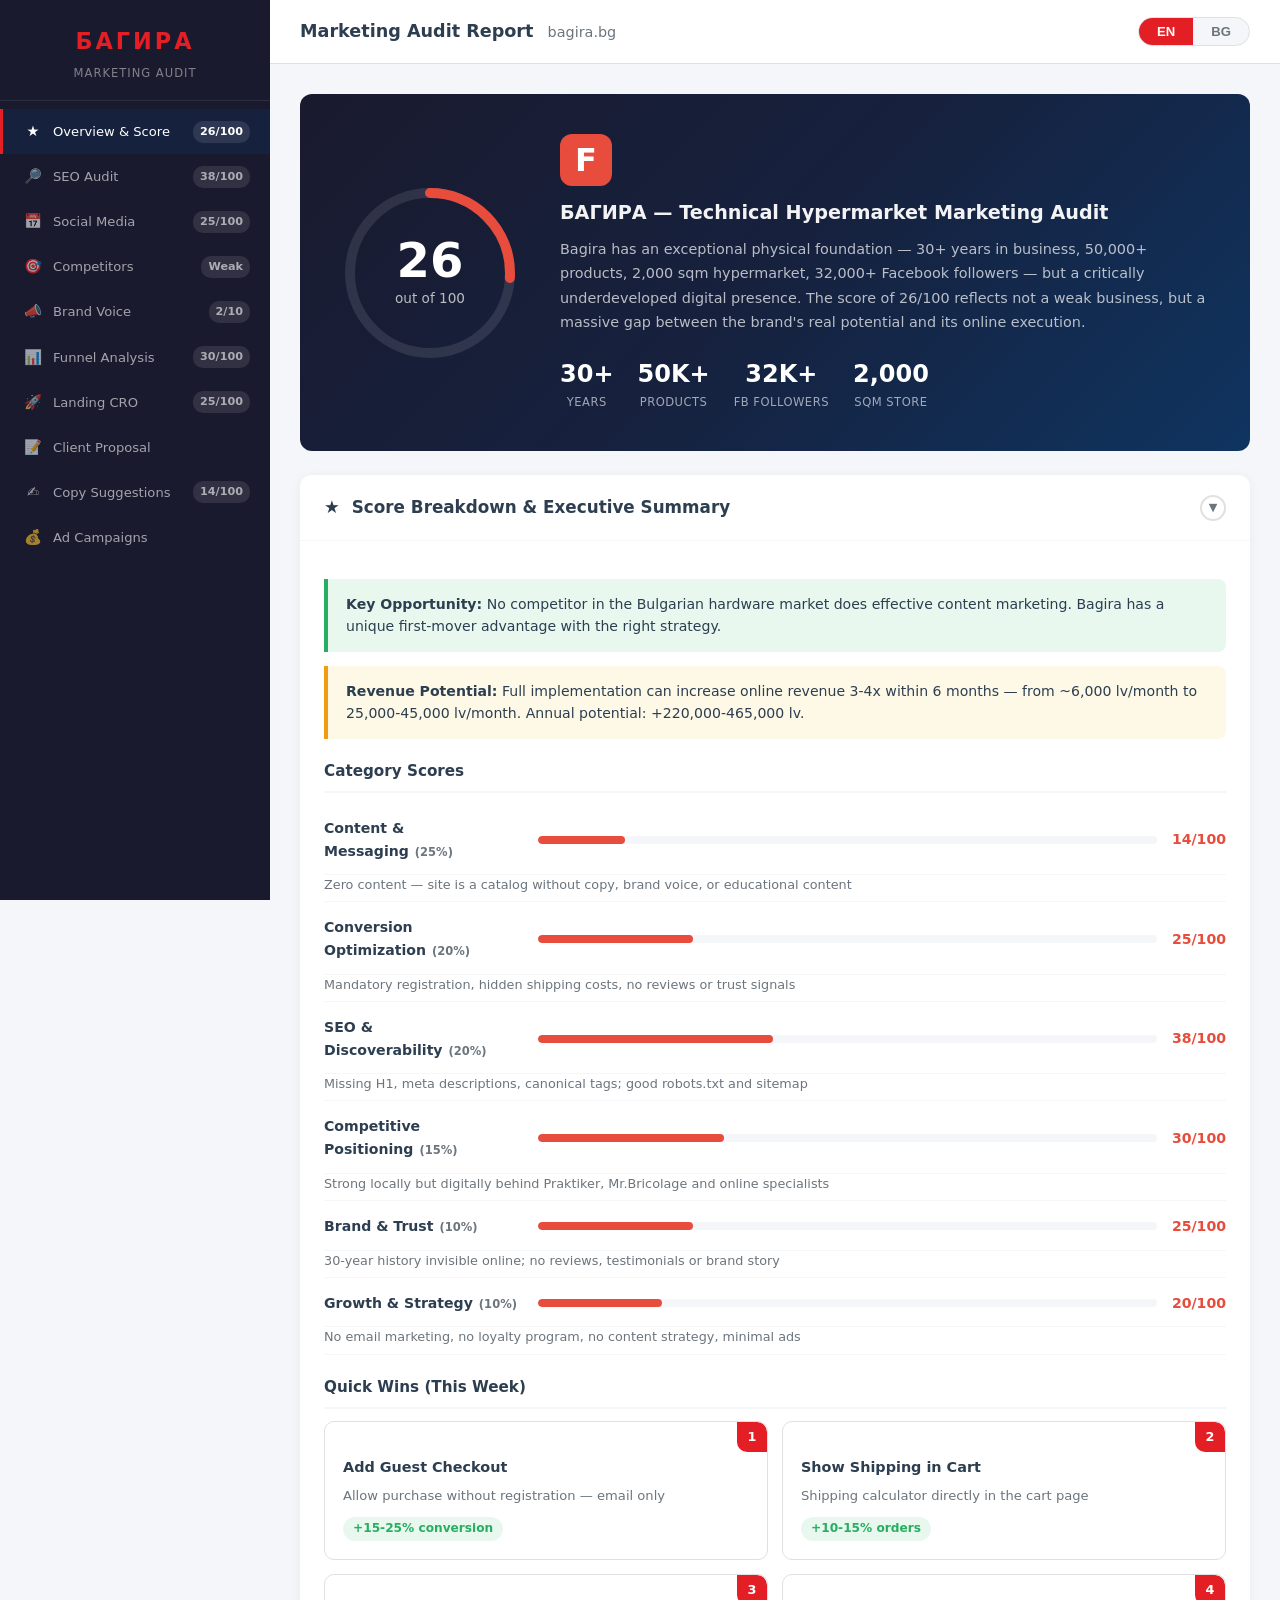
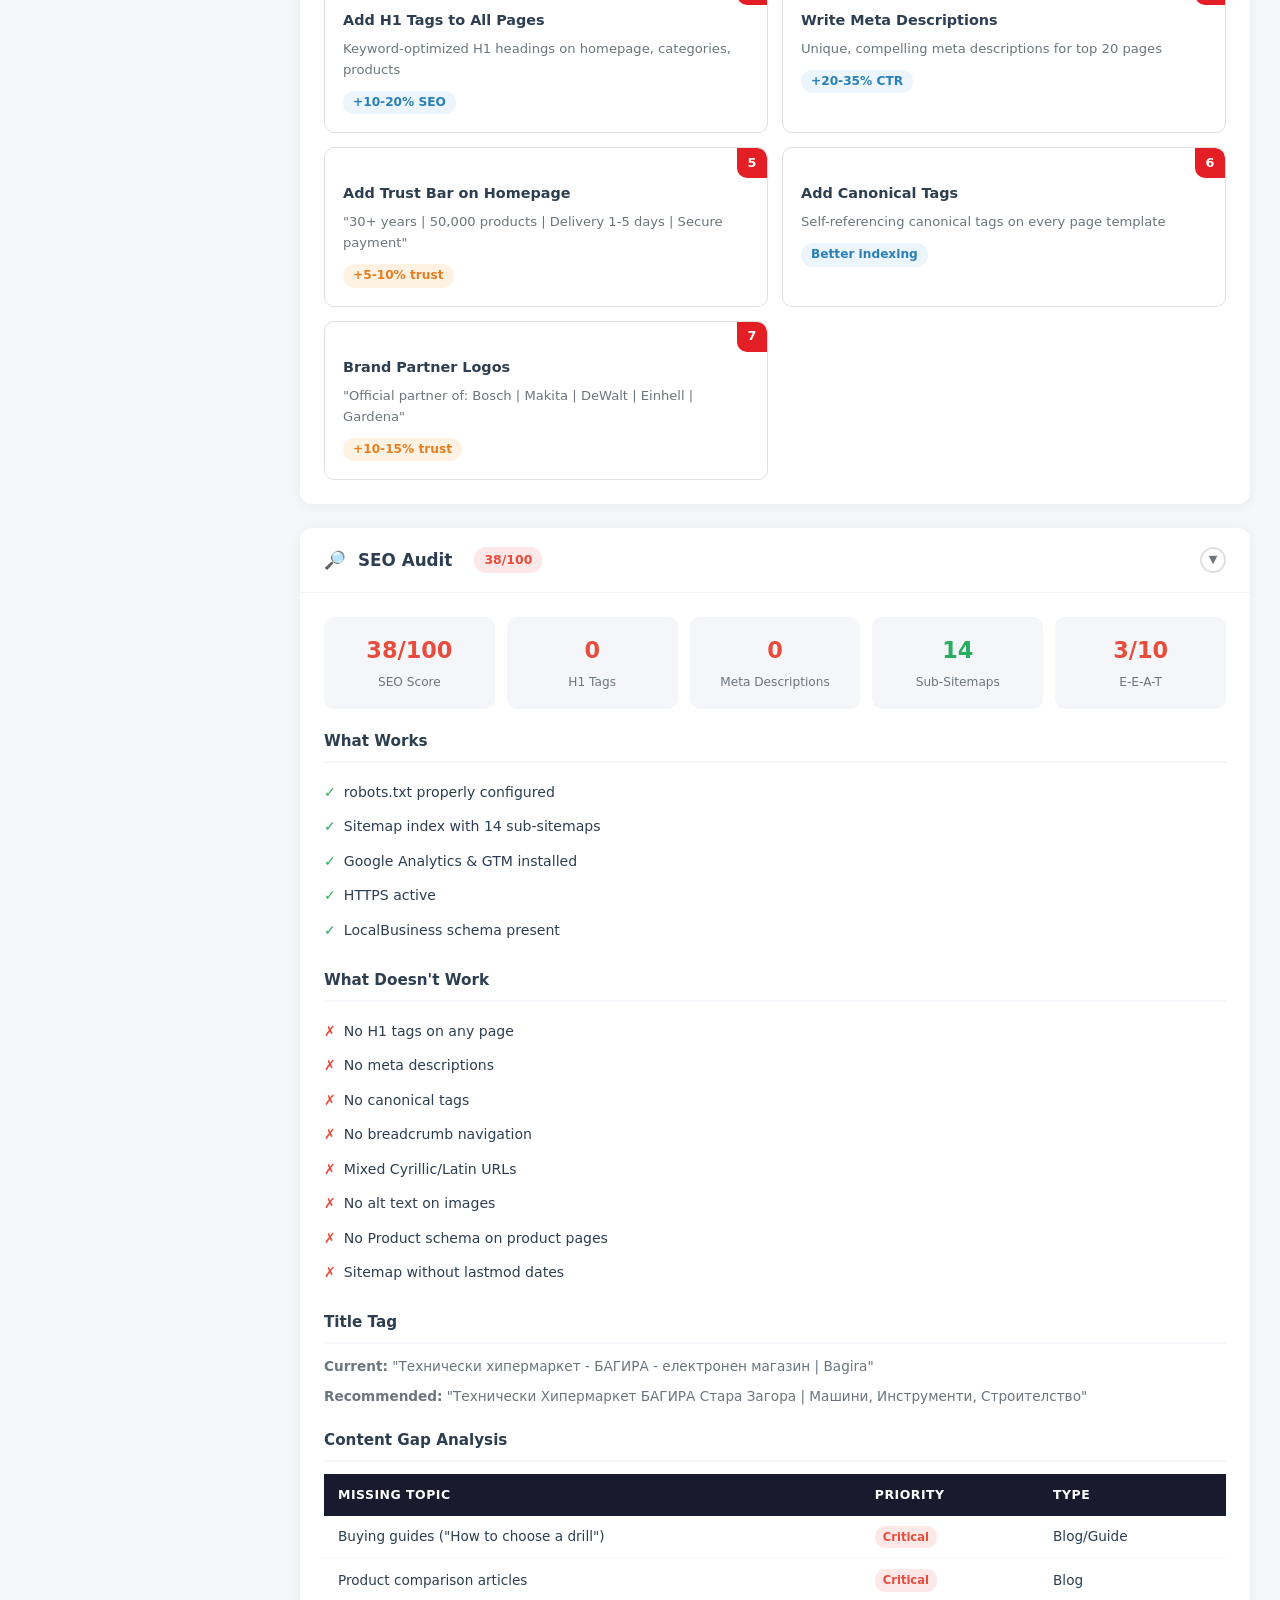
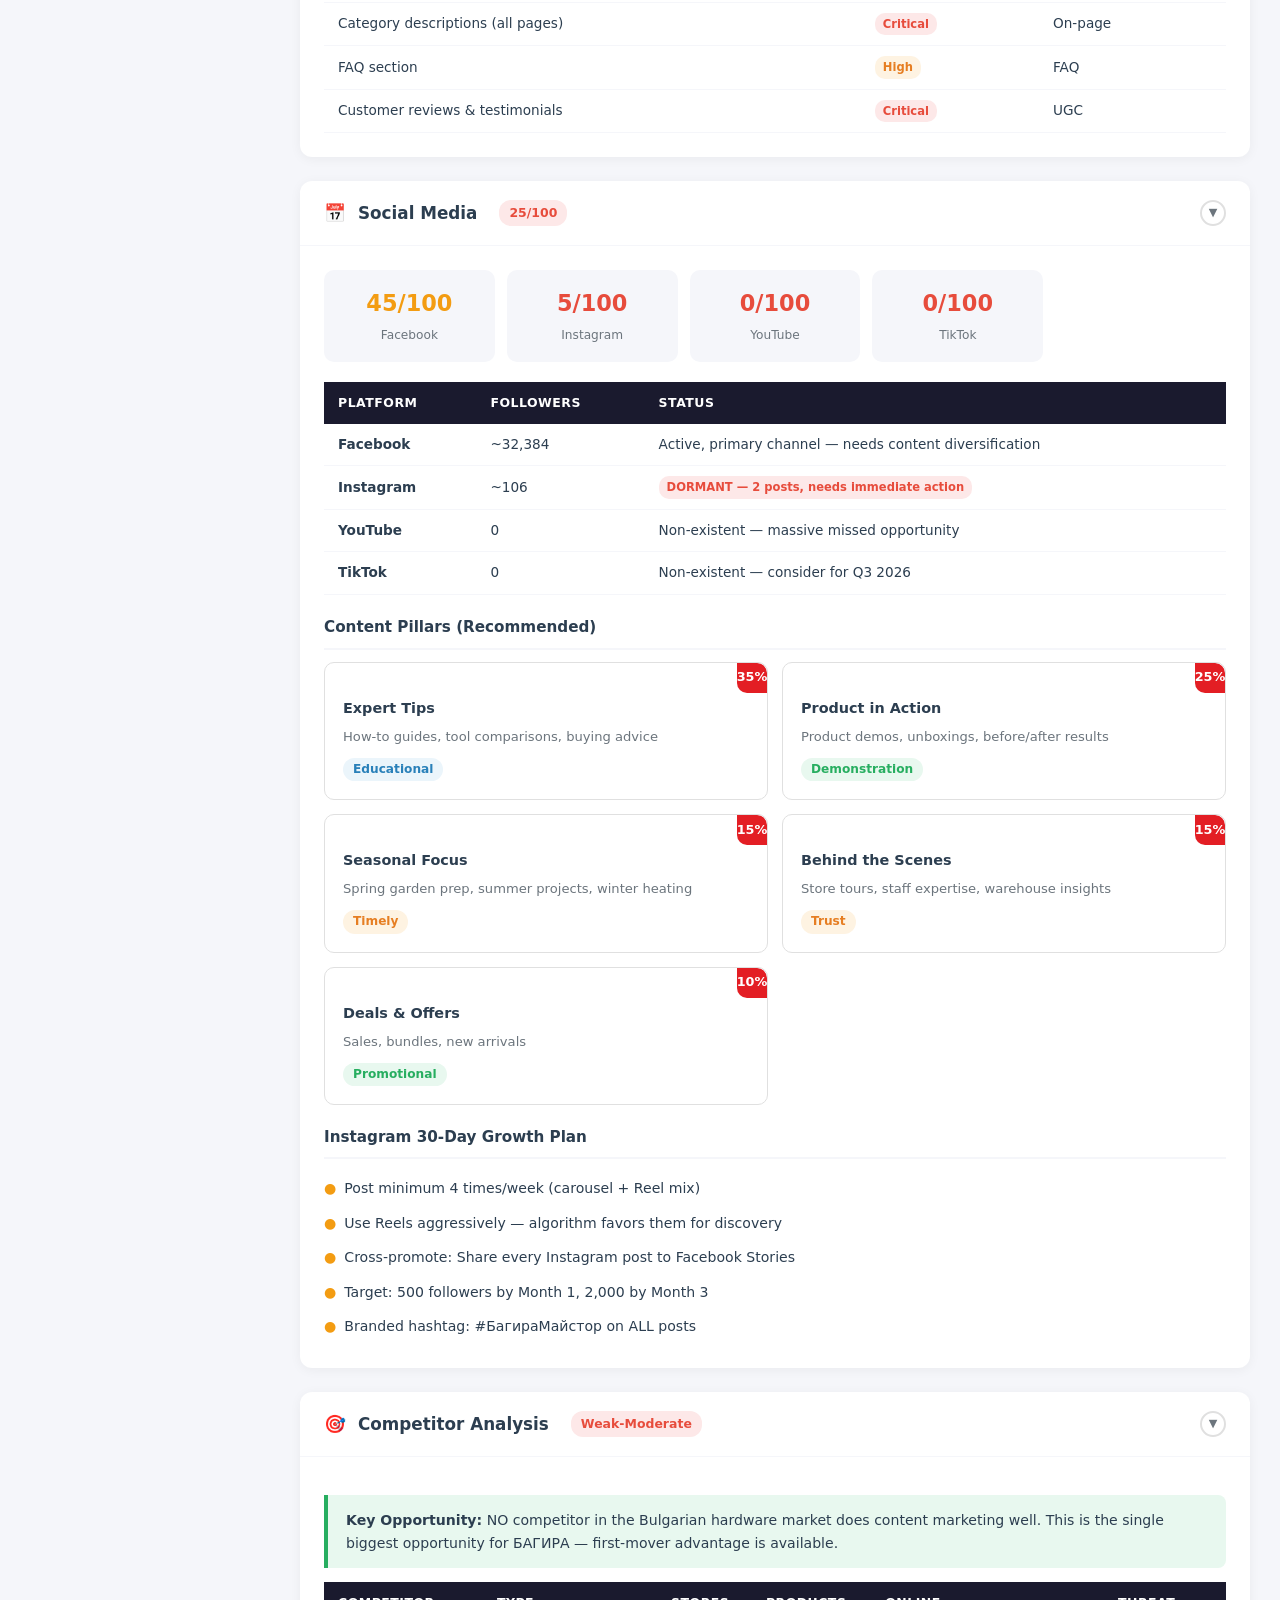
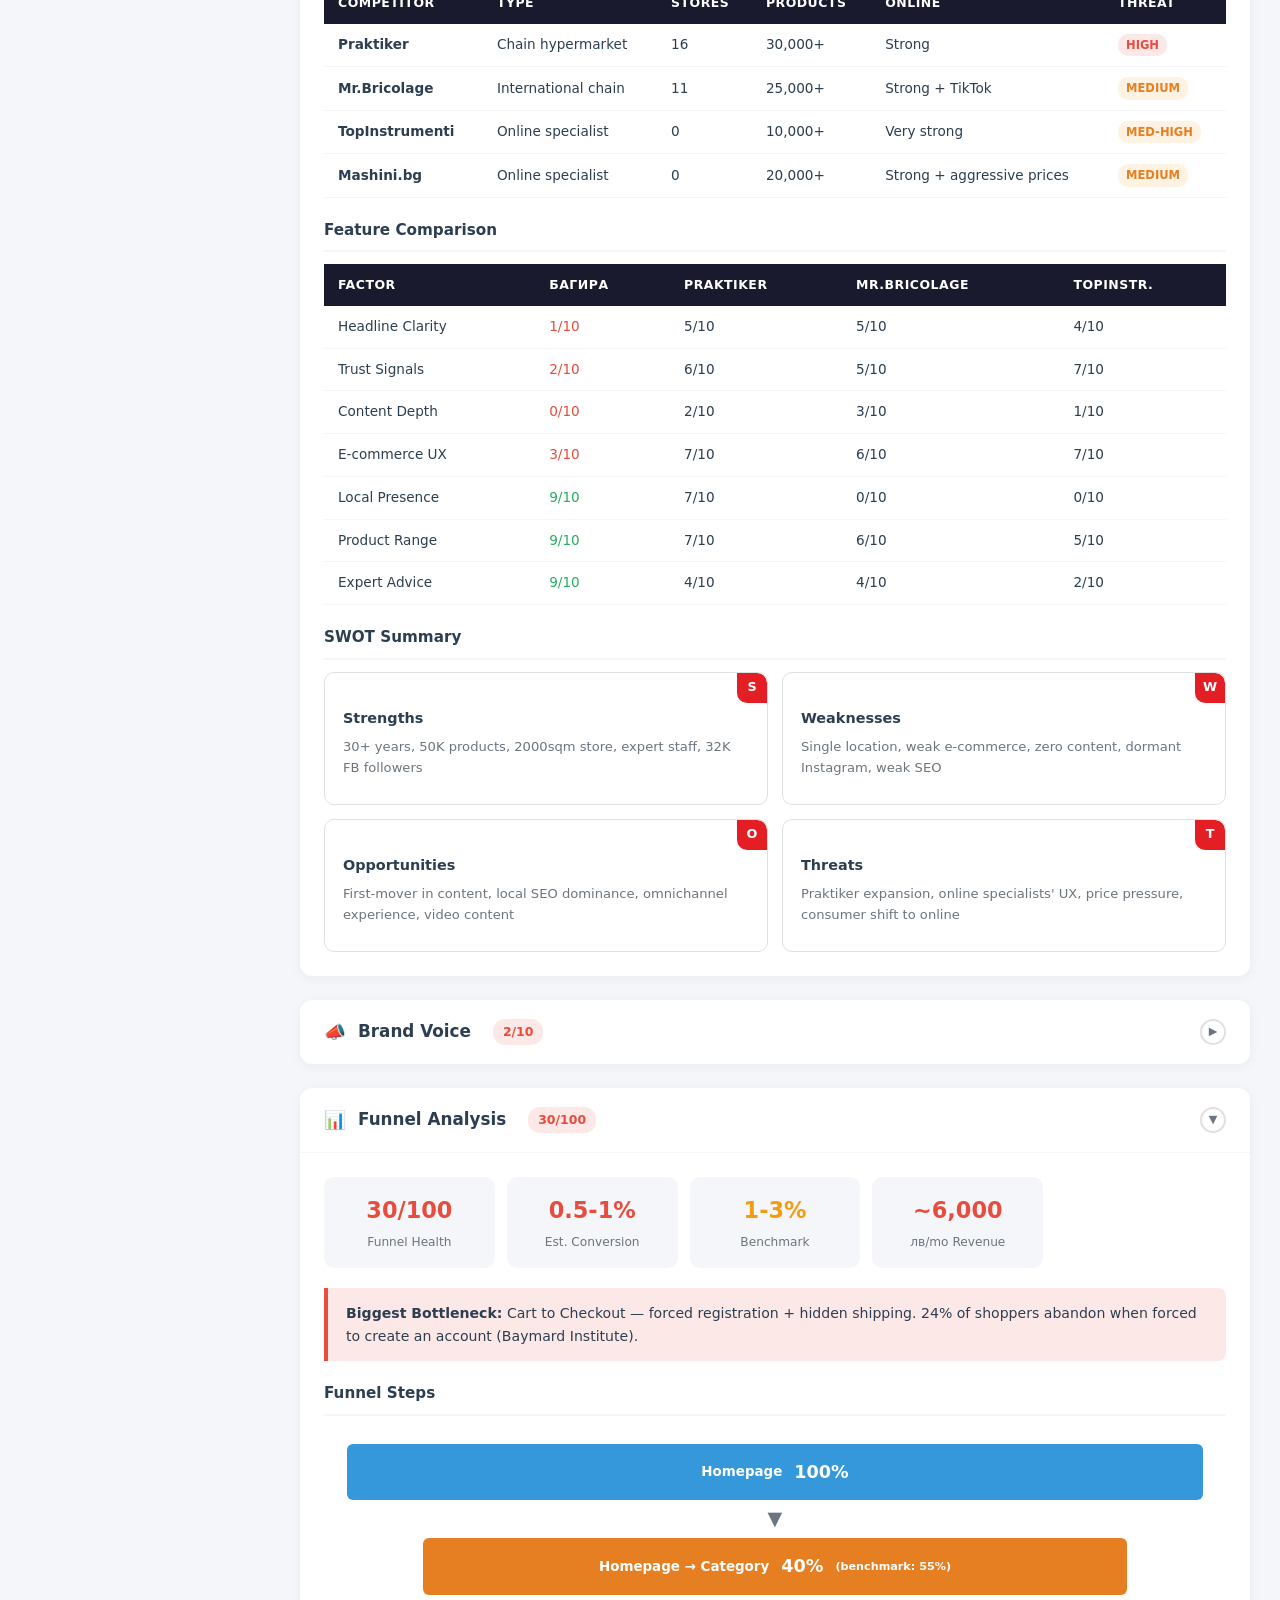
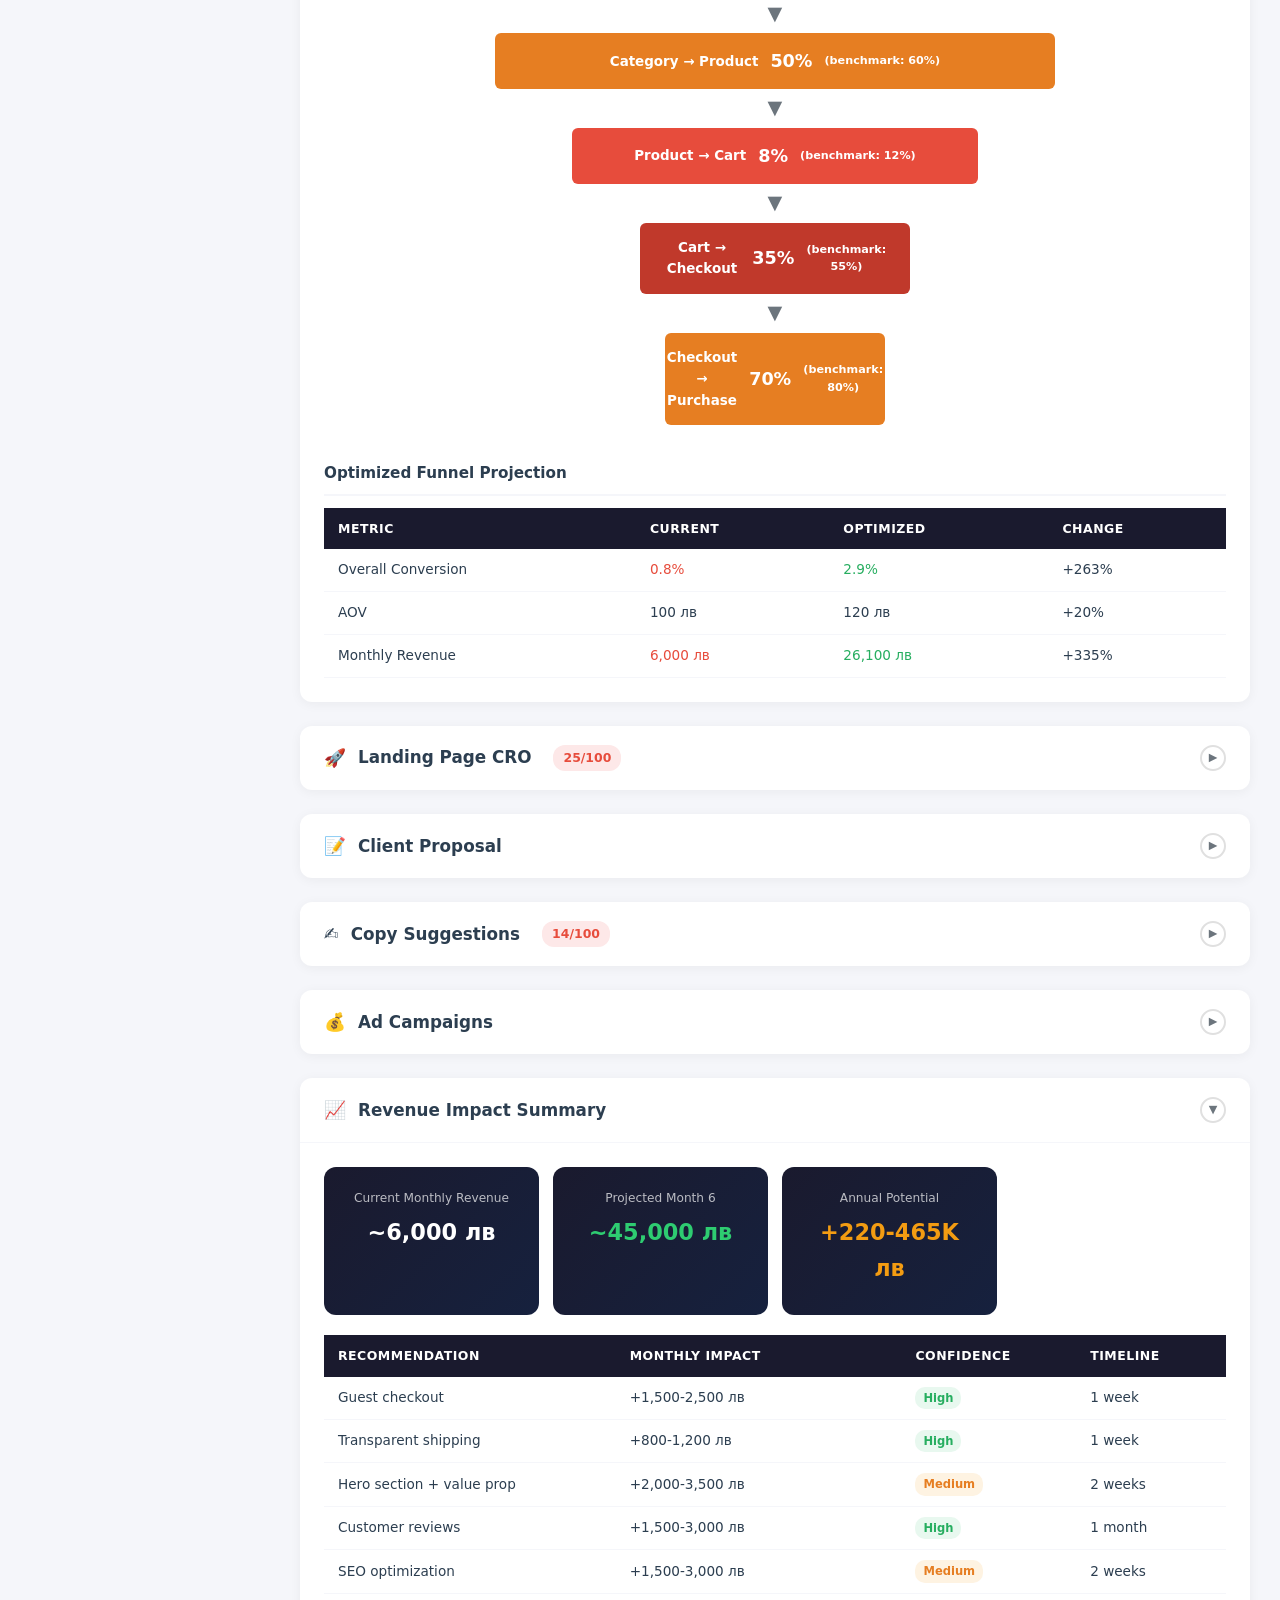
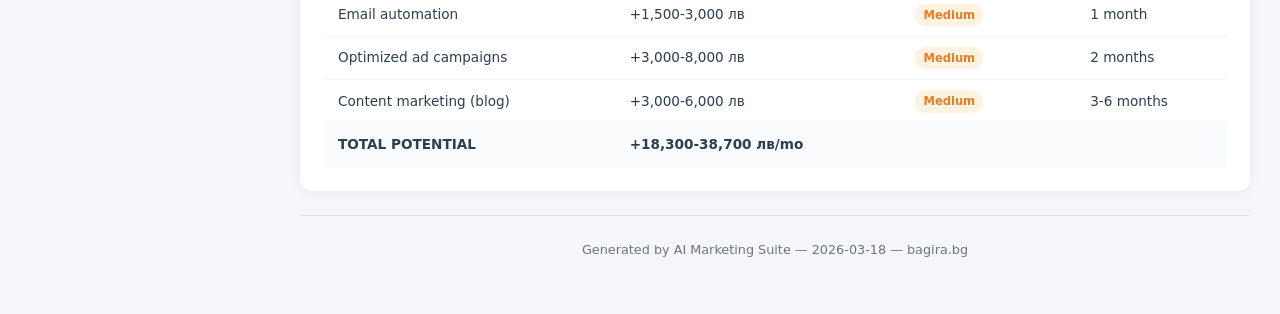
==== commit 57d092bd: "Add comprehensive marketing audit HTML report with EN/BG toggle Complete 10-section marketing audit " ====
--- a/index.html
+++ b/index.html
@@ -18,7 +18,8 @@
   --success: #27ae60;
   --warning: #f39c12;
   --danger: #e74c3c;
-  --sidebar-w: 260px;
+  --yellow: #f1c40f;
+  --sidebar-w: 270px;
   --header-h: 64px;
 }
 *, *::before, *::after { box-sizing: border-box; margin: 0; padding: 0; }
@@ -32,29 +33,31 @@
   display: flex; flex-direction: column; transition: transform .3s ease;
   overflow-y: auto;
 }
-.sidebar-brand { padding: 20px; text-align: center; border-bottom: 1px solid rgba(255,255,255,.1); }
-.sidebar-brand h2 { font-size: 1.3rem; font-weight: 700; letter-spacing: 2px; color: var(--accent); }
-.sidebar-brand small { color: rgba(255,255,255,.5); font-size: .75rem; }
-.sidebar-nav { flex: 1; padding: 10px 0; }
+.sidebar-brand { padding: 24px 20px 18px; text-align: center; border-bottom: 1px solid rgba(255,255,255,.08); }
+.sidebar-brand h2 { font-size: 1.4rem; font-weight: 800; letter-spacing: 3px; color: var(--accent); }
+.sidebar-brand small { color: rgba(255,255,255,.45); font-size: .72rem; display: block; margin-top: 4px; letter-spacing: 1px; text-transform: uppercase; }
+.sidebar-nav { flex: 1; padding: 8px 0; }
 .sidebar-nav a {
-  display: block; padding: 10px 20px; color: rgba(255,255,255,.7);
-  text-decoration: none; font-size: .85rem; transition: all .2s;
+  display: flex; align-items: center; gap: 10px; padding: 11px 20px; color: rgba(255,255,255,.6);
+  text-decoration: none; font-size: .82rem; transition: all .2s;
   border-left: 3px solid transparent;
 }
 .sidebar-nav a:hover, .sidebar-nav a.active {
   background: var(--sidebar-hover); color: #fff; border-left-color: var(--accent);
 }
-.sidebar-nav a .nav-num { color: var(--accent); font-weight: 700; margin-right: 8px; font-size: .75rem; }
+.sidebar-nav .nav-icon { font-size: .9rem; width: 20px; text-align: center; flex-shrink: 0; }
+.sidebar-nav .nav-score {
+  margin-left: auto; font-size: .7rem; font-weight: 700; padding: 2px 7px;
+  border-radius: 10px; background: rgba(255,255,255,.1);
+}
 
 /* Hamburger */
 .hamburger {
   display: none; position: fixed; top: 14px; left: 14px; z-index: 1100;
-  background: var(--sidebar-bg); border: none; color: #fff; width: 38px; height: 38px;
-  border-radius: 6px; cursor: pointer; font-size: 1.3rem; align-items: center; justify-content: center;
-}
-.overlay {
-  display: none; position: fixed; inset: 0; background: rgba(0,0,0,.5); z-index: 999;
-}
+  background: var(--sidebar-bg); border: none; color: #fff; width: 40px; height: 40px;
+  border-radius: 8px; cursor: pointer; font-size: 1.4rem; align-items: center; justify-content: center;
+}
+.overlay { display: none; position: fixed; inset: 0; background: rgba(0,0,0,.5); z-index: 999; }
 
 /* Header */
 .main-header {
@@ -62,647 +65,729 @@
   background: #fff; border-bottom: 1px solid var(--border); z-index: 900;
   display: flex; align-items: center; justify-content: space-between; padding: 0 30px;
 }
-.main-header h1 { font-size: 1.15rem; color: var(--text-primary); }
+.main-header h1 { font-size: 1.1rem; color: var(--text-primary); }
+.main-header h1 span { color: var(--text-secondary); font-weight: 400; font-size: .9rem; margin-left: 8px; }
 .lang-toggle {
   display: flex; align-items: center; gap: 0;
   background: var(--content-bg); border-radius: 20px; overflow: hidden; border: 1px solid var(--border);
 }
 .lang-btn {
-  padding: 6px 16px; border: none; background: transparent; cursor: pointer;
-  font-weight: 600; font-size: .85rem; color: var(--text-secondary); transition: all .2s;
+  padding: 6px 18px; border: none; background: transparent; cursor: pointer;
+  font-weight: 700; font-size: .82rem; color: var(--text-secondary); transition: all .2s;
 }
 .lang-btn.active { background: var(--accent); color: #fff; }
 
 /* Content */
-.content { margin-left: var(--sidebar-w); margin-top: var(--header-h); padding: 30px; max-width: 1200px; }
-
-/* Sections */
-.section { background: var(--card-bg); border-radius: 12px; margin-bottom: 24px; box-shadow: 0 2px 8px rgba(0,0,0,.06); overflow: hidden; }
+.content { margin-left: var(--sidebar-w); margin-top: var(--header-h); padding: 30px; max-width: 1100px; }
+
+/* Section cards */
+.section { background: var(--card-bg); border-radius: 12px; margin-bottom: 24px; box-shadow: 0 2px 12px rgba(0,0,0,.05); overflow: hidden; }
 .section-header {
   display: flex; align-items: center; justify-content: space-between;
-  padding: 18px 24px; cursor: pointer; user-select: none; border-bottom: 1px solid var(--border);
+  padding: 18px 24px; cursor: pointer; user-select: none;
   transition: background .2s;
 }
-.section-header:hover { background: var(--content-bg); }
-.section-header h2 { font-size: 1.1rem; display: flex; align-items: center; gap: 10px; }
-.section-header h2 .sec-num {
-  background: var(--accent); color: #fff; width: 28px; height: 28px; border-radius: 50%;
-  display: inline-flex; align-items: center; justify-content: center; font-size: .8rem; flex-shrink: 0;
-}
+.section-header:hover { background: #fafbfc; }
+.section-header h2 { font-size: 1.05rem; display: flex; align-items: center; gap: 12px; }
+.section-header h2 .sec-icon { font-size: 1.1rem; }
+.section-header .sec-score {
+  font-size: .78rem; font-weight: 700; padding: 3px 10px; border-radius: 12px; margin-left: 10px;
+}
+.sec-score.red { background: #fde8e8; color: var(--danger); }
+.sec-score.orange { background: #fef3e2; color: #e67e22; }
+.sec-score.yellow { background: #fef9e7; color: #b7950b; }
+.sec-score.green { background: #e8f8ef; color: var(--success); }
 .section-toggle {
-  width: 28px; height: 28px; border-radius: 50%; border: 2px solid var(--border);
+  width: 26px; height: 26px; border-radius: 50%; border: 2px solid var(--border);
   display: flex; align-items: center; justify-content: center; transition: transform .3s;
-  font-size: .8rem; color: var(--text-secondary); flex-shrink: 0;
+  font-size: .7rem; color: var(--text-secondary); flex-shrink: 0;
 }
 .section.collapsed .section-toggle { transform: rotate(-90deg); }
-.section-body { padding: 24px; transition: max-height .4s ease, opacity .3s ease; overflow: hidden; }
-.section.collapsed .section-body { max-height: 0 !important; padding: 0 24px; opacity: 0; }
-
-/* Overall Score */
-.overall-score-wrap { display: flex; align-items: center; gap: 40px; flex-wrap: wrap; padding: 20px 0; }
-.score-circle {
-  width: 160px; height: 160px; border-radius: 50%; position: relative;
-  display: flex; align-items: center; justify-content: center; flex-shrink: 0;
-}
-.score-circle .score-val { font-size: 2.5rem; font-weight: 800; color: var(--text-primary); }
-.score-circle .score-label { font-size: .85rem; color: var(--text-secondary); }
-.score-circle-inner { text-align: center; }
-.score-meta { flex: 1; min-width: 200px; }
-.score-meta .grade { font-size: 3rem; font-weight: 800; color: var(--danger); }
-.score-meta p { color: var(--text-secondary); margin-top: 4px; }
-
-/* Score gauge rows */
-.score-row { display: flex; align-items: center; gap: 16px; padding: 14px 0; border-bottom: 1px solid var(--content-bg); }
+.section-body { padding: 24px; border-top: 1px solid var(--content-bg); }
+.section.collapsed .section-body { display: none; }
+
+/* Overall Score Hero */
+.hero-score {
+  background: linear-gradient(135deg, #1a1a2e 0%, #16213e 50%, #0f3460 100%);
+  border-radius: 12px; padding: 40px; color: #fff; margin-bottom: 24px;
+  display: flex; align-items: center; gap: 40px; flex-wrap: wrap;
+}
+.score-ring { position: relative; width: 180px; height: 180px; flex-shrink: 0; }
+.score-ring svg { width: 180px; height: 180px; transform: rotate(-90deg); }
+.score-ring circle { fill: none; stroke-width: 10; }
+.score-ring .ring-bg { stroke: rgba(255,255,255,.1); }
+.score-ring .ring-fg { stroke: var(--danger); stroke-dasharray: 502; stroke-linecap: round; transition: stroke-dashoffset .8s ease; }
+.score-ring .ring-text {
+  position: absolute; inset: 0; display: flex; flex-direction: column;
+  align-items: center; justify-content: center;
+}
+.score-ring .ring-val { font-size: 3rem; font-weight: 800; line-height: 1; }
+.score-ring .ring-sub { font-size: .85rem; opacity: .7; margin-top: 4px; }
+.hero-info { flex: 1; min-width: 250px; }
+.hero-info .grade-badge {
+  display: inline-block; background: var(--danger); color: #fff;
+  font-size: 2rem; font-weight: 800; width: 52px; height: 52px;
+  border-radius: 12px; text-align: center; line-height: 52px; margin-bottom: 12px;
+}
+.hero-info h3 { font-size: 1.2rem; font-weight: 600; margin-bottom: 8px; opacity: .95; }
+.hero-info p { font-size: .9rem; opacity: .7; line-height: 1.7; }
+.hero-stats { display: flex; gap: 24px; margin-top: 20px; flex-wrap: wrap; }
+.hero-stat { text-align: center; }
+.hero-stat .hs-val { font-size: 1.5rem; font-weight: 800; }
+.hero-stat .hs-label { font-size: .72rem; opacity: .6; text-transform: uppercase; letter-spacing: .5px; }
+
+/* Score bars */
+.score-row { display: flex; align-items: center; gap: 14px; padding: 12px 0; border-bottom: 1px solid var(--content-bg); }
 .score-row:last-child { border-bottom: none; }
-.score-row .sr-label { width: 220px; font-weight: 600; font-size: .9rem; flex-shrink: 0; }
-.score-row .sr-bar-wrap { flex: 1; height: 10px; background: var(--content-bg); border-radius: 5px; overflow: hidden; min-width: 100px; }
-.score-row .sr-bar { height: 100%; border-radius: 5px; transition: width .6s ease; }
-.score-row .sr-val { width: 60px; text-align: right; font-weight: 700; font-size: .9rem; flex-shrink: 0; }
-.score-row .sr-finding { color: var(--text-secondary); font-size: .83rem; margin-top: 2px; }
-
-/* Color helpers */
+.score-row .sr-label { width: 200px; font-weight: 600; font-size: .88rem; flex-shrink: 0; }
+.score-row .sr-bar-wrap { flex: 1; height: 8px; background: var(--content-bg); border-radius: 4px; overflow: hidden; min-width: 80px; }
+.score-row .sr-bar { height: 100%; border-radius: 4px; transition: width .8s ease; }
+.score-row .sr-val { width: 55px; text-align: right; font-weight: 700; font-size: .88rem; flex-shrink: 0; }
 .bar-red { background: var(--danger); }
 .bar-orange { background: var(--warning); }
+.bar-yellow { background: var(--yellow); }
 .bar-green { background: var(--success); }
 .text-red { color: var(--danger); }
 .text-orange { color: var(--warning); }
+.text-yellow { color: #b7950b; }
 .text-green { color: var(--success); }
 
-/* Recommendation cards */
-.rec-grid { display: grid; grid-template-columns: repeat(auto-fill, minmax(340px, 1fr)); gap: 16px; }
+/* Subsection */
+.subsection { margin-top: 20px; }
+.subsection h3 { font-size: .95rem; font-weight: 700; margin-bottom: 12px; padding-bottom: 8px; border-bottom: 2px solid var(--content-bg); }
+.subsection h4 { font-size: .88rem; font-weight: 700; margin: 16px 0 8px; color: var(--text-primary); }
+
+/* Cards grid */
+.card-grid { display: grid; grid-template-columns: repeat(auto-fill, minmax(300px, 1fr)); gap: 14px; }
 .rec-card {
   border: 1px solid var(--border); border-radius: 10px; padding: 18px;
   transition: box-shadow .2s; position: relative; overflow: hidden;
 }
 .rec-card:hover { box-shadow: 0 4px 16px rgba(0,0,0,.08); }
-.rec-card .rec-num {
+.rec-card .rc-num {
   position: absolute; top: 0; right: 0; background: var(--accent); color: #fff;
-  width: 32px; height: 32px; display: flex; align-items: center; justify-content: center;
-  border-radius: 0 10px 0 10px; font-weight: 700; font-size: .85rem;
-}
-.rec-card h4 { font-size: .95rem; margin-bottom: 6px; padding-right: 36px; }
-.rec-card .rec-impact {
-  display: inline-block; background: #e8f5e9; color: var(--success); padding: 2px 10px;
-  border-radius: 12px; font-size: .8rem; font-weight: 600; margin-top: 6px;
-}
+  width: 30px; height: 30px; display: flex; align-items: center; justify-content: center;
+  border-radius: 0 10px 0 10px; font-weight: 700; font-size: .8rem;
+}
+.rec-card h4 { font-size: .9rem; margin-bottom: 6px; padding-right: 34px; }
+.rec-card p { font-size: .82rem; color: var(--text-secondary); margin-bottom: 8px; }
+.rec-card .rc-impact {
+  display: inline-block; padding: 2px 10px; border-radius: 12px;
+  font-size: .76rem; font-weight: 700;
+}
+.rc-impact.green { background: #e8f8ef; color: var(--success); }
+.rc-impact.orange { background: #fef3e2; color: #e67e22; }
+.rc-impact.blue { background: #ebf5fb; color: #2980b9; }
 
 /* Tables */
 .resp-table { width: 100%; overflow-x: auto; }
-.resp-table table { width: 100%; border-collapse: collapse; font-size: .88rem; min-width: 500px; }
+.resp-table table { width: 100%; border-collapse: collapse; font-size: .85rem; min-width: 500px; }
 .resp-table th {
-  background: var(--sidebar-bg); color: #fff; padding: 12px 14px; text-align: left;
-  font-weight: 600; font-size: .82rem; text-transform: uppercase; letter-spacing: .5px;
-}
-.resp-table td { padding: 11px 14px; border-bottom: 1px solid var(--content-bg); }
+  background: var(--sidebar-bg); color: #fff; padding: 11px 14px; text-align: left;
+  font-weight: 600; font-size: .78rem; text-transform: uppercase; letter-spacing: .5px;
+}
+.resp-table td { padding: 10px 14px; border-bottom: 1px solid var(--content-bg); }
 .resp-table tr:hover td { background: #fafbfc; }
-
-/* Mini gauge (inline) */
-.mini-gauge {
-  display: inline-flex; align-items: center; gap: 8px;
-}
-.mini-gauge .mg-bar { width: 60px; height: 6px; background: var(--content-bg); border-radius: 3px; overflow: hidden; }
-.mini-gauge .mg-fill { height: 100%; border-radius: 3px; }
-
-/* SEO / Funnel grid */
-.stat-grid { display: grid; grid-template-columns: repeat(auto-fill, minmax(180px, 1fr)); gap: 14px; }
+.badge { display: inline-block; padding: 2px 8px; border-radius: 10px; font-size: .72rem; font-weight: 700; }
+.badge-red { background: #fde8e8; color: var(--danger); }
+.badge-orange { background: #fef3e2; color: #e67e22; }
+.badge-green { background: #e8f8ef; color: var(--success); }
+.badge-blue { background: #ebf5fb; color: #2980b9; }
+
+/* Stat cards */
+.stat-grid { display: grid; grid-template-columns: repeat(auto-fill, minmax(150px, 1fr)); gap: 12px; }
 .stat-card {
   background: var(--content-bg); border-radius: 10px; padding: 16px; text-align: center;
 }
-.stat-card .stat-val { font-size: 1.5rem; font-weight: 800; }
-.stat-card .stat-label { font-size: .8rem; color: var(--text-secondary); margin-top: 4px; }
-.stat-card.good .stat-val { color: var(--success); }
-.stat-card.warn .stat-val { color: var(--warning); }
-.stat-card.bad .stat-val { color: var(--danger); }
-
-/* Funnel visual */
-.funnel-visual { display: flex; flex-direction: column; align-items: center; gap: 0; padding: 20px 0; }
+.stat-card .sv { font-size: 1.4rem; font-weight: 800; }
+.stat-card .sl { font-size: .76rem; color: var(--text-secondary); margin-top: 4px; }
+
+/* Funnel */
+.funnel-wrap { display: flex; flex-direction: column; align-items: center; gap: 4px; padding: 16px 0; }
 .funnel-step {
-  padding: 12px 20px; text-align: center; color: #fff; font-weight: 600; font-size: .85rem;
-  position: relative; border-radius: 4px; margin-bottom: 4px;
-}
-.funnel-step small { display: block; font-weight: 400; opacity: .85; font-size: .75rem; }
-
-/* Reports list */
-.reports-list { display: grid; grid-template-columns: repeat(auto-fill, minmax(260px, 1fr)); gap: 12px; }
-.report-item {
-  display: flex; align-items: center; gap: 12px; padding: 14px 16px;
-  background: var(--content-bg); border-radius: 10px; font-weight: 500; font-size: .9rem;
-}
-.report-item .ri-icon {
-  width: 36px; height: 36px; border-radius: 8px; background: var(--accent);
-  color: #fff; display: flex; align-items: center; justify-content: center; font-size: .9rem; flex-shrink: 0;
-}
-
-/* Revenue summary */
-.rev-cards { display: grid; grid-template-columns: repeat(auto-fill, minmax(220px, 1fr)); gap: 16px; margin-top: 10px; }
+  display: flex; align-items: center; justify-content: center; gap: 12px;
+  padding: 14px 24px; color: #fff; font-weight: 600; font-size: .84rem;
+  border-radius: 6px; text-align: center;
+}
+.funnel-step .fs-pct { font-size: 1.1rem; font-weight: 800; }
+.funnel-arrow { color: var(--text-secondary); font-size: 1.2rem; }
+
+/* Revenue cards */
+.rev-grid { display: grid; grid-template-columns: repeat(auto-fill, minmax(200px, 1fr)); gap: 14px; }
 .rev-card {
-  background: linear-gradient(135deg, var(--sidebar-bg), #16213e); color: #fff;
-  border-radius: 12px; padding: 24px; text-align: center;
-}
-.rev-card .rev-val { font-size: 1.6rem; font-weight: 800; margin: 8px 0; }
-.rev-card .rev-label { font-size: .82rem; opacity: .8; }
+  background: linear-gradient(135deg, #1a1a2e, #16213e); color: #fff;
+  border-radius: 12px; padding: 22px; text-align: center;
+}
+.rev-card .rv { font-size: 1.4rem; font-weight: 800; margin: 6px 0; }
+.rev-card .rl { font-size: .76rem; opacity: .7; }
+
+/* Key finding callout */
+.callout {
+  background: #fef9e7; border-left: 4px solid var(--warning); padding: 14px 18px;
+  border-radius: 0 8px 8px 0; margin: 14px 0; font-size: .88rem;
+}
+.callout.danger { background: #fde8e8; border-left-color: var(--danger); }
+.callout.success { background: #e8f8ef; border-left-color: var(--success); }
+.callout strong { color: var(--text-primary); }
+
+/* Check list */
+.check-list { list-style: none; }
+.check-list li { padding: 6px 0; font-size: .88rem; display: flex; align-items: flex-start; gap: 8px; }
+.check-list .icon-pass { color: var(--success); font-weight: 700; }
+.check-list .icon-fail { color: var(--danger); font-weight: 700; }
+.check-list .icon-warn { color: var(--warning); font-weight: 700; }
+
+/* Exec text */
+.exec-text { font-size: .92rem; line-height: 1.8; color: var(--text-secondary); }
+.exec-text strong { color: var(--text-primary); }
 
 /* Footer */
 .footer {
-  text-align: center; padding: 20px; color: var(--text-secondary); font-size: .82rem;
+  text-align: center; padding: 24px; color: var(--text-secondary); font-size: .8rem;
   border-top: 1px solid var(--border); margin-top: 10px;
 }
-
-/* Executive summary */
-.exec-text { font-size: .95rem; line-height: 1.8; color: var(--text-secondary); }
-.exec-text strong { color: var(--text-primary); }
 
 /* Print */
 @media print {
   .sidebar, .hamburger, .overlay, .main-header, .lang-toggle, .section-toggle { display: none !important; }
-  .content { margin: 0 !important; padding: 10px !important; }
+  .content { margin: 0 !important; padding: 10px !important; max-width: none; }
   .section { break-inside: avoid; box-shadow: none; border: 1px solid #ddd; }
-  .section.collapsed .section-body { max-height: none !important; padding: 24px !important; opacity: 1 !important; }
+  .section.collapsed .section-body { display: block !important; }
+  .hero-score { color: #000 !important; background: #f5f5f5 !important; -webkit-print-color-adjust: exact; print-color-adjust: exact; }
 }
 
 /* Responsive */
-@media (max-width: 1024px) {
-  :root { --sidebar-w: 220px; }
-}
+@media (max-width: 1024px) { :root { --sidebar-w: 240px; } }
 @media (max-width: 768px) {
   .sidebar { transform: translateX(-100%); width: 280px; }
   .sidebar.open { transform: translateX(0); }
   .overlay.open { display: block; }
   .hamburger { display: flex; }
-  .main-header { left: 0; padding: 0 14px 0 60px; }
-  .main-header h1 { font-size: .95rem; }
+  .main-header { left: 0; padding: 0 14px 0 62px; }
+  .main-header h1 { font-size: .9rem; }
+  .main-header h1 span { display: none; }
   .content { margin-left: 0; padding: 20px 14px; }
-  .overall-score-wrap { flex-direction: column; align-items: flex-start; gap: 20px; }
+  .hero-score { flex-direction: column; align-items: center; text-align: center; padding: 30px 20px; }
   .score-row { flex-wrap: wrap; }
-  .score-row .sr-label { width: 100%; }
-  .rec-grid { grid-template-columns: 1fr; }
+  .score-row .sr-label { width: 100%; font-size: .82rem; }
+  .card-grid { grid-template-columns: 1fr; }
   .stat-grid { grid-template-columns: repeat(2, 1fr); }
-  .rev-cards { grid-template-columns: 1fr; }
+  .rev-grid { grid-template-columns: 1fr; }
 }
 
 /* Scrollbar */
 .sidebar::-webkit-scrollbar { width: 4px; }
-.sidebar::-webkit-scrollbar-thumb { background: rgba(255,255,255,.2); border-radius: 2px; }
+.sidebar::-webkit-scrollbar-thumb { background: rgba(255,255,255,.15); border-radius: 2px; }
 </style>
 </head>
 <body>
 
-<!-- Hamburger -->
 <button class="hamburger" onclick="toggleSidebar()" aria-label="Menu">&#9776;</button>
 <div class="overlay" id="overlay" onclick="toggleSidebar()"></div>
 
-<!-- Sidebar -->
 <nav class="sidebar" id="sidebar">
   <div class="sidebar-brand">
     <h2>&#1041;&#1040;&#1043;&#1048;&#1056;&#1040;</h2>
-    <small>Technical Hypermarket</small>
+    <small id="sbSub">Marketing Audit</small>
   </div>
   <div class="sidebar-nav" id="sidebarNav"></div>
 </nav>
 
-<!-- Header -->
 <header class="main-header">
-  <h1 id="headerTitle">Marketing Audit Report</h1>
+  <h1 id="headerTitle">Marketing Audit Report <span>bagira.bg</span></h1>
   <div class="lang-toggle">
     <button class="lang-btn active" id="btnEN" onclick="setLang('en')">EN</button>
     <button class="lang-btn" id="btnBG" onclick="setLang('bg')">BG</button>
   </div>
 </header>
 
-<!-- Content -->
-<main class="content" id="mainContent"></main>
+<main class="content" id="mc"></main>
 
 <script>
-const T = {
-  headerTitle: { en: 'Marketing Audit Report', bg: 'Маркетинг Одит Доклад' },
-  sections: [
-    {
-      id: 'overview',
-      title: { en: 'Overview & Overall Score', bg: 'Преглед и Обща Оценка' },
-    },
-    {
-      id: 'executive',
-      title: { en: 'Executive Summary', bg: 'Резюме' },
-    },
-    {
-      id: 'scores',
-      title: { en: 'Score Breakdown', bg: 'Разбивка на Оценките' },
-    },
-    {
-      id: 'quickwins',
-      title: { en: 'Quick Wins', bg: 'Бързи Победи' },
-    },
-    {
-      id: 'strategic',
-      title: { en: 'Strategic Recommendations', bg: 'Стратегически Препоръки' },
-    },
-    {
-      id: 'longterm',
-      title: { en: 'Long-Term Initiatives', bg: 'Дългосрочни Инициативи' },
-    },
-    {
-      id: 'competitors',
-      title: { en: 'Competitor Overview', bg: 'Преглед на Конкуренцията' },
-    },
-    {
-      id: 'social',
-      title: { en: 'Social Media Overview', bg: 'Преглед на Социалните Медии' },
-    },
-    {
-      id: 'revenue',
-      title: { en: 'Revenue Impact Summary', bg: 'Обобщение на Приходите' },
-    },
-    {
-      id: 'seo',
-      title: { en: 'SEO Health Highlights', bg: 'SEO Здраве' },
-    },
-    {
-      id: 'funnel',
-      title: { en: 'Funnel Health', bg: 'Здраве на Фунъла' },
-    },
-    {
-      id: 'reports',
-      title: { en: 'Reports Generated', bg: 'Генерирани Доклади' },
-    },
-  ],
-  executive: {
-    en: `Bagira is an established technical hypermarket in Stara Zagora with real competitive advantages — physical store in a region without national chain competition, <strong>32,000 Facebook followers</strong>, broad product catalog, and DSK financing. Despite these strengths, digital marketing execution is critically weak with an overall score of <strong>35/100</strong>. The most critical issue is opaque delivery pricing — customers outside Stara Zagora cannot see shipping costs until staff calls them. This alone likely causes loss of approximately <strong>5,000-7,000\u20ac/month</strong>. The second critical gap is complete lack of content marketing. Implementing all recommendations could add <strong>20,000-50,000\u20ac/month</strong> within 6 months.`,
-    bg: `\u0411\u0410\u0413\u0418\u0420\u0410 \u0435 \u0443\u0442\u0432\u044a\u0440\u0434\u0435\u043d \u0442\u0435\u0445\u043d\u0438\u0447\u0435\u0441\u043a\u0438 \u0445\u0438\u043f\u0435\u0440\u043c\u0430\u0440\u043a\u0435\u0442 \u0432 \u0421\u0442\u0430\u0440\u0430 \u0417\u0430\u0433\u043e\u0440\u0430 \u0441 \u0440\u0435\u0430\u043b\u043d\u0438 \u043a\u043e\u043d\u043a\u0443\u0440\u0435\u043d\u0442\u043d\u0438 \u043f\u0440\u0435\u0434\u0438\u043c\u0441\u0442\u0432\u0430 \u2014 \u0444\u0438\u0437\u0438\u0447\u0435\u0441\u043a\u0438 \u043c\u0430\u0433\u0430\u0437\u0438\u043d \u0432 \u0440\u0435\u0433\u0438\u043e\u043d \u0431\u0435\u0437 \u043a\u043e\u043d\u043a\u0443\u0440\u0435\u043d\u0446\u0438\u044f \u043e\u0442 \u043d\u0430\u0446\u0438\u043e\u043d\u0430\u043b\u043d\u0438 \u0432\u0435\u0440\u0438\u0433\u0438, <strong>32,000 Facebook \u043f\u043e\u0441\u043b\u0435\u0434\u043e\u0432\u0430\u0442\u0435\u043b\u0438</strong>, \u0448\u0438\u0440\u043e\u043a \u043f\u0440\u043e\u0434\u0443\u043a\u0442\u043e\u0432 \u043a\u0430\u0442\u0430\u043b\u043e\u0433 \u0438 \u0444\u0438\u043d\u0430\u043d\u0441\u0438\u0440\u0430\u043d\u0435 \u043e\u0442 DSK. \u0412\u044a\u043f\u0440\u0435\u043a\u0438 \u0442\u0435\u0437\u0438 \u0441\u0438\u043b\u043d\u0438 \u0441\u0442\u0440\u0430\u043d\u0438, \u0434\u0438\u0433\u0438\u0442\u0430\u043b\u043d\u043e\u0442\u043e \u043c\u0430\u0440\u043a\u0435\u0442\u0438\u043d\u0433 \u0438\u0437\u043f\u044a\u043b\u043d\u0435\u043d\u0438\u0435 \u0435 \u043a\u0440\u0438\u0442\u0438\u0447\u043d\u043e \u0441\u043b\u0430\u0431\u043e \u0441 \u043e\u0431\u0449\u0430 \u043e\u0446\u0435\u043d\u043a\u0430 <strong>35/100</strong>. \u041d\u0430\u0439-\u043a\u0440\u0438\u0442\u0438\u0447\u043d\u0438\u044f\u0442 \u043f\u0440\u043e\u0431\u043b\u0435\u043c \u0435 \u043d\u0435\u043f\u0440\u043e\u0437\u0440\u0430\u0447\u043d\u043e\u0442\u043e \u0446\u0435\u043d\u043e\u043e\u0431\u0440\u0430\u0437\u0443\u0432\u0430\u043d\u0435 \u0437\u0430 \u0434\u043e\u0441\u0442\u0430\u0432\u043a\u0430 \u2014 \u043a\u043b\u0438\u0435\u043d\u0442\u0438\u0442\u0435 \u0438\u0437\u0432\u044a\u043d \u0421\u0442\u0430\u0440\u0430 \u0417\u0430\u0433\u043e\u0440\u0430 \u043d\u0435 \u043c\u043e\u0433\u0430\u0442 \u0434\u0430 \u0432\u0438\u0434\u044f\u0442 \u0446\u0435\u043d\u0430\u0442\u0430 \u0437\u0430 \u0434\u043e\u0441\u0442\u0430\u0432\u043a\u0430, \u0434\u043e\u043a\u0430\u0442\u043e \u0441\u043b\u0443\u0436\u0438\u0442\u0435\u043b \u043d\u0435 \u0441\u0435 \u043e\u0431\u0430\u0434\u0438. \u0422\u043e\u0432\u0430 \u0435\u0434\u0438\u043d\u0441\u0442\u0432\u0435\u043d\u043e \u0432\u043e\u0434\u0438 \u0434\u043e \u0437\u0430\u0433\u0443\u0431\u0430 \u043d\u0430 \u043f\u0440\u0438\u0431\u043b\u0438\u0437\u0438\u0442\u0435\u043b\u043d\u043e <strong>5,000-7,000\u20ac/\u043c\u0435\u0441\u0435\u0447\u043d\u043e</strong>. \u0412\u0442\u043e\u0440\u0438\u044f\u0442 \u043a\u0440\u0438\u0442\u0438\u0447\u0435\u043d \u043f\u0440\u043e\u043f\u0443\u0441\u043a \u0435 \u043f\u044a\u043b\u043d\u0430\u0442\u0430 \u043b\u0438\u043f\u0441\u0430 \u043d\u0430 \u0441\u044a\u0434\u044a\u0440\u0436\u0430\u0442\u0435\u043b\u0435\u043d \u043c\u0430\u0440\u043a\u0435\u0442\u0438\u043d\u0433. \u041f\u0440\u0438 \u043f\u044a\u043b\u043d\u043e \u0438\u0437\u043f\u044a\u043b\u043d\u0435\u043d\u0438\u0435 \u043d\u0430 \u043f\u0440\u0435\u043f\u043e\u0440\u044a\u043a\u0438\u0442\u0435, \u043e\u0447\u0430\u043a\u0432\u0430\u043d\u0438\u044f\u0442 \u0434\u043e\u043f\u044a\u043b\u043d\u0438\u0442\u0435\u043b\u0435\u043d \u043f\u0440\u0438\u0445\u043e\u0434 \u0435 <strong>20,000-50,000\u20ac/\u043c\u0435\u0441\u0435\u0447\u043d\u043e</strong> \u0432 \u0440\u0430\u043c\u043a\u0438\u0442\u0435 \u043d\u0430 6 \u043c\u0435\u0441\u0435\u0446\u0430.`
-  },
-  scoreBreakdown: [
-    { label: { en: 'Content & Messaging', bg: '\u0421\u044a\u0434\u044a\u0440\u0436\u0430\u043d\u0438\u0435 \u0438 \u041a\u043e\u043c\u0443\u043d\u0438\u043a\u0430\u0446\u0438\u044f' }, score: 24, finding: { en: 'No headline, no value prop, no blog', bg: '\u0411\u0435\u0437 \u0437\u0430\u0433\u043b\u0430\u0432\u0438\u0435, \u0431\u0435\u0437 \u0441\u0442\u043e\u0439\u043d\u043e\u0441\u0442\u043d\u043e \u043f\u0440\u0435\u0434\u043b\u043e\u0436\u0435\u043d\u0438\u0435, \u0431\u0435\u0437 \u0431\u043b\u043e\u0433' } },
-    { label: { en: 'Conversion Optimization', bg: '\u041e\u043f\u0442\u0438\u043c\u0438\u0437\u0430\u0446\u0438\u044f \u043d\u0430 \u041a\u043e\u043d\u0432\u0435\u0440\u0441\u0438\u044f\u0442\u0430' }, score: 34, finding: { en: 'Hidden shipping costs, broken funnel', bg: '\u0421\u043a\u0440\u0438\u0442\u0438 \u0440\u0430\u0437\u0445\u043e\u0434\u0438 \u0437\u0430 \u0434\u043e\u0441\u0442\u0430\u0432\u043a\u0430, \u0441\u0447\u0443\u043f\u0435\u043d \u0444\u0443\u043d\u044a\u043b' } },
-    { label: { en: 'SEO & Discoverability', bg: 'SEO \u0438 \u041e\u0442\u043a\u0440\u0438\u0432\u0430\u0435\u043c\u043e\u0441\u0442' }, score: 52, finding: { en: 'Good tech base, empty H1, no content', bg: '\u0414\u043e\u0431\u0440\u0430 \u0442\u0435\u0445\u043d\u0438\u0447\u0435\u0441\u043a\u0430 \u0431\u0430\u0437\u0430, \u043f\u0440\u0430\u0437\u0435\u043d H1, \u0431\u0435\u0437 \u0441\u044a\u0434\u044a\u0440\u0436\u0430\u043d\u0438\u0435' } },
-    { label: { en: 'Competitive Positioning', bg: '\u041a\u043e\u043d\u043a\u0443\u0440\u0435\u043d\u0442\u043d\u043e \u041f\u043e\u0437\u0438\u0446\u0438\u043e\u043d\u0438\u0440\u0430\u043d\u0435' }, score: 40, finding: { en: 'Local advantage but no messaging', bg: '\u041c\u0435\u0441\u0442\u043d\u043e \u043f\u0440\u0435\u0434\u0438\u043c\u0441\u0442\u0432\u043e, \u043d\u043e \u0431\u0435\u0437 \u043a\u043e\u043c\u0443\u043d\u0438\u043a\u0430\u0446\u0438\u044f' } },
-    { label: { en: 'Brand & Trust', bg: '\u041c\u0430\u0440\u043a\u0430 \u0438 \u0414\u043e\u0432\u0435\u0440\u0438\u0435' }, score: 30, finding: { en: '60% FB recommendation, no site reviews', bg: '60% FB \u043f\u0440\u0435\u043f\u043e\u0440\u044a\u043a\u0430, \u0431\u0435\u0437 \u043e\u0442\u0437\u0438\u0432\u0438 \u043d\u0430 \u0441\u0430\u0439\u0442\u0430' } },
-    { label: { en: 'Growth & Strategy', bg: '\u0420\u0430\u0441\u0442\u0435\u0436 \u0438 \u0421\u0442\u0440\u0430\u0442\u0435\u0433\u0438\u044f' }, score: 35, finding: { en: 'Infrastructure exists, no strategy', bg: '\u0418\u043d\u0444\u0440\u0430\u0441\u0442\u0440\u0443\u043a\u0442\u0443\u0440\u0430\u0442\u0430 \u0441\u044a\u0449\u0435\u0441\u0442\u0432\u0443\u0432\u0430, \u0431\u0435\u0437 \u0441\u0442\u0440\u0430\u0442\u0435\u0433\u0438\u044f' } },
-  ],
-  quickWins: [
-    { title: { en: 'Make Shipping Transparent', bg: '\u041f\u0440\u043e\u0437\u0440\u0430\u0447\u043d\u0438 \u0440\u0430\u0437\u0445\u043e\u0434\u0438 \u0437\u0430 \u0434\u043e\u0441\u0442\u0430\u0432\u043a\u0430' }, impact: '+5,000-7,000\u20ac/mo' },
-    { title: { en: 'Add Trust Bar', bg: '\u0414\u043e\u0431\u0430\u0432\u0435\u0442\u0435 \u043b\u0435\u043d\u0442\u0430 \u0437\u0430 \u0434\u043e\u0432\u0435\u0440\u0438\u0435' }, impact: '+10-15% engagement' },
-    { title: { en: 'Add Homepage H1', bg: '\u0414\u043e\u0431\u0430\u0432\u0435\u0442\u0435 H1 \u0437\u0430\u0433\u043b\u0430\u0432\u0438\u0435' }, impact: '+5% SEO' },
-    { title: { en: 'Add Buy Button Microcopy', bg: '\u041c\u0438\u043a\u0440\u043e\u0442\u0435\u043a\u0441\u0442 \u043f\u043e\u0434 \u0431\u0443\u0442\u043e\u043d\u0430 \u201e\u041a\u0443\u043f\u0438\u201c' }, impact: '+10-15% add-to-cart' },
-    { title: { en: 'Rewrite Meta Description', bg: '\u041f\u0440\u0435\u043d\u0430\u043f\u0438\u0448\u0435\u0442\u0435 \u043c\u0435\u0442\u0430 \u043e\u043f\u0438\u0441\u0430\u043d\u0438\u0435' }, impact: '+10-20% CTR' },
-    { title: { en: 'Update Instagram Bio', bg: '\u041e\u0431\u043d\u043e\u0432\u0435\u0442\u0435 Instagram \u0431\u0438\u043e' }, impact: '+50% follow rate' },
-    { title: { en: 'Remove Fake Star Ratings', bg: '\u041f\u0440\u0435\u043c\u0430\u0445\u043d\u0435\u0442\u0435 \u0444\u0430\u043b\u0448\u0438\u0432\u0438\u0442\u0435 \u0437\u0432\u0435\u0437\u0434\u0438' }, impact: { en: 'Prevents trust erosion', bg: '\u041f\u0440\u0435\u0434\u043e\u0442\u0432\u0440\u0430\u0442\u044f\u0432\u0430 \u0435\u0440\u043e\u0437\u0438\u044f \u043d\u0430 \u0434\u043e\u0432\u0435\u0440\u0438\u0435\u0442\u043e' } },
-  ],
-  strategic: [
-    { title: { en: 'Customer Review System', bg: '\u0421\u0438\u0441\u0442\u0435\u043c\u0430 \u0437\u0430 \u043a\u043b\u0438\u0435\u043d\u0442\u0441\u043a\u0438 \u043e\u0442\u0437\u0438\u0432\u0438' }, impact: '+3,000-5,000\u20ac/mo' },
-    { title: { en: 'Category Descriptions', bg: '\u041e\u043f\u0438\u0441\u0430\u043d\u0438\u044f \u043d\u0430 \u043a\u0430\u0442\u0435\u0433\u043e\u0440\u0438\u0438\u0442\u0435' }, impact: '+2,000-4,000\u20ac/mo' },
-    { title: { en: 'Social Media Calendar', bg: '\u041a\u0430\u043b\u0435\u043d\u0434\u0430\u0440 \u0437\u0430 \u0441\u043e\u0446\u0438\u0430\u043b\u043d\u0438 \u043c\u0435\u0434\u0438\u0438' }, impact: '+1,000-2,000\u20ac/mo' },
-    { title: { en: 'Homepage Hero Section', bg: '\u0413\u0435\u0440\u043e\u0439 \u0441\u0435\u043a\u0446\u0438\u044f \u043d\u0430 \u043d\u0430\u0447\u0430\u043b\u043d\u0430\u0442\u0430 \u0441\u0442\u0440\u0430\u043d\u0438\u0446\u0430' }, impact: '+2,000-3,000\u20ac/mo' },
-    { title: { en: 'Email Marketing Automation', bg: '\u0410\u0432\u0442\u043e\u043c\u0430\u0442\u0438\u0437\u0430\u0446\u0438\u044f \u043d\u0430 \u0438\u043c\u0435\u0439\u043b \u043c\u0430\u0440\u043a\u0435\u0442\u0438\u043d\u0433' }, impact: '+2,000-4,000\u20ac/mo' },
-    { title: { en: 'DSK Financing Prominence', bg: '\u0412\u0438\u0434\u0438\u043c\u043e\u0441\u0442 \u043d\u0430 DSK \u0444\u0438\u043d\u0430\u043d\u0441\u0438\u0440\u0430\u043d\u0435' }, impact: '+1,500-3,000\u20ac/mo' },
-  ],
-  longterm: [
-    { title: { en: 'Content Hub "\u041e\u0422 \u041c\u0410\u0419\u0421\u0422\u041e\u0420\u0410"', bg: '\u0421\u044a\u0434\u044a\u0440\u0436\u0430\u0442\u0435\u043b\u0435\u043d \u0445\u044a\u0431 "\u041e\u0422 \u041c\u0410\u0419\u0421\u0422\u041e\u0420\u0410"' }, impact: '+7,000-14,000\u20ac/mo' },
-    { title: { en: 'Automate Checkout', bg: '\u0410\u0432\u0442\u043e\u043c\u0430\u0442\u0438\u0437\u0438\u0440\u0430\u0439 \u0447\u0435\u043a\u0430\u0443\u0442' }, impact: '+5,000-10,000\u20ac/mo' },
-    { title: { en: 'Local SEO Domination', bg: '\u0414\u043e\u043c\u0438\u043d\u0430\u0446\u0438\u044f \u0432 \u043b\u043e\u043a\u0430\u043b\u043d\u043e SEO' }, impact: '+3,000-5,000\u20ac/mo' },
-    { title: { en: 'Paid Advertising Launch', bg: '\u0421\u0442\u0430\u0440\u0442\u0438\u0440\u0430\u043d\u0435 \u043d\u0430 \u043f\u043b\u0430\u0442\u0435\u043d\u0430 \u0440\u0435\u043a\u043b\u0430\u043c\u0430' }, impact: '+3,000-6,000\u20ac/mo' },
-    { title: { en: 'Reputation Management', bg: '\u0423\u043f\u0440\u0430\u0432\u043b\u0435\u043d\u0438\u0435 \u043d\u0430 \u0440\u0435\u043f\u0443\u0442\u0430\u0446\u0438\u044f\u0442\u0430' }, impact: '+5-10% conversion' },
-  ],
-  competitors: [
-    { name: 'Bash Maistora', products: '53,000+', stores: '0', online: { en: 'Strong', bg: '\u0421\u0438\u043b\u0435\u043d' }, edge: { en: 'Physical store', bg: '\u0424\u0438\u0437\u0438\u0447\u0435\u0441\u043a\u0438 \u043c\u0430\u0433\u0430\u0437\u0438\u043d' } },
-    { name: 'Mr. Bricolage', products: '15,000+', stores: '11', online: { en: 'Full omni', bg: '\u041f\u044a\u043b\u043d\u043e \u043e\u043c\u043d\u0438' }, edge: { en: 'No Stara Zagora store', bg: '\u041d\u044f\u043c\u0430 \u043c\u0430\u0433\u0430\u0437\u0438\u043d \u0432 \u0421\u0442. \u0417\u0430\u0433\u043e\u0440\u0430' } },
-    { name: 'Praktiker', products: '20,000+', stores: '10+', online: { en: 'App+financing', bg: '\u0410\u043f\u043b\u0438\u043a\u0430\u0446\u0438\u044f+\u0444\u0438\u043d\u0430\u043d\u0441\u0438\u0440\u0430\u043d\u0435' }, edge: { en: 'Local expertise', bg: '\u041c\u0435\u0441\u0442\u043d\u0430 \u0435\u043a\u0441\u043f\u0435\u0440\u0442\u0438\u0437\u0430' } },
-    { name: 'CMX.bg', products: '10,000+', stores: '0', online: 'YouTube', edge: { en: 'Consumer focus', bg: '\u0424\u043e\u043a\u0443\u0441 \u0432\u044a\u0440\u0445\u0443 \u043f\u043e\u0442\u0440\u0435\u0431\u0438\u0442\u0435\u043b\u044f' } },
-    { name: 'Mana.bg', products: '2,000+', stores: '0', online: { en: 'Modern UX', bg: '\u041c\u043e\u0434\u0435\u0440\u0435\u043d UX' }, edge: { en: 'Broader range', bg: '\u041f\u043e-\u0448\u0438\u0440\u043e\u043a\u0430 \u0433\u0430\u043c\u0430' } },
-  ],
-  social: [
-    { platform: 'Facebook', followers: '32,000', status: { en: 'Active but low engagement (0.27%)', bg: '\u0410\u043a\u0442\u0438\u0432\u0435\u043d, \u043d\u043e \u043d\u0438\u0441\u043a\u0430 \u0430\u043d\u0433\u0430\u0436\u0438\u0440\u0430\u043d\u043e\u0441\u0442 (0.27%)' } },
-    { platform: 'Instagram', followers: '120', status: { en: 'Neglected \u2014 needs restart', bg: '\u0417\u0430\u043d\u0435\u043c\u0430\u0440\u0435\u043d \u2014 \u043d\u0443\u0436\u0435\u043d \u0440\u0435\u0441\u0442\u0430\u0440\u0442' } },
-    { platform: 'TikTok', followers: '215', status: { en: 'Early stage', bg: '\u041d\u0430\u0447\u0430\u043b\u0435\u043d \u0435\u0442\u0430\u043f' } },
-  ],
-  seo: [
-    { label: 'SEO Score', value: '52/100', cls: 'warn' },
-    { label: 'TTFB', value: '109ms', cls: 'good', note: { en: 'Good', bg: '\u0414\u043e\u0431\u0440\u043e' } },
-    { label: 'HTTPS', value: { en: 'Yes', bg: '\u0414\u0430' }, cls: 'good' },
-    { label: 'H1', value: { en: 'Empty', bg: '\u041f\u0440\u0430\u0437\u0435\u043d' }, cls: 'bad', note: { en: 'Critical', bg: '\u041a\u0440\u0438\u0442\u0438\u0447\u043d\u043e' } },
-    { label: { en: 'Cyrillic URLs', bg: '\u041a\u0438\u0440\u0438\u043b\u0438\u0446\u0430 URL' }, value: { en: 'Yes (Problem)', bg: '\u0414\u0430 (\u041f\u0440\u043e\u0431\u043b\u0435\u043c)' }, cls: 'bad' },
-    { label: 'WebP Images', value: '0', cls: 'bad' },
-    { label: 'Schema', value: 'Product + BreadcrumbList', cls: 'good' },
-    { label: { en: 'Blog', bg: '\u0411\u043b\u043e\u0433' }, value: { en: 'None', bg: '\u041d\u044f\u043c\u0430' }, cls: 'bad' },
-  ],
-  funnelSteps: [
-    { label: { en: 'Homepage \u2192 Category', bg: '\u041d\u0430\u0447\u0430\u043b\u043d\u0430 \u2192 \u041a\u0430\u0442\u0435\u0433\u043e\u0440\u0438\u044f' }, pct: 40, w: 100 },
-    { label: { en: 'Category \u2192 Product', bg: '\u041a\u0430\u0442\u0435\u0433\u043e\u0440\u0438\u044f \u2192 \u041f\u0440\u043e\u0434\u0443\u043a\u0442' }, pct: 50, w: 80 },
-    { label: { en: 'Product \u2192 Cart', bg: '\u041f\u0440\u043e\u0434\u0443\u043a\u0442 \u2192 \u041a\u043e\u0448\u043d\u0438\u0446\u0430' }, pct: '3-5', w: 50 },
-    { label: { en: 'Cart \u2192 Purchase', bg: '\u041a\u043e\u0448\u043d\u0438\u0446\u0430 \u2192 \u041f\u043e\u043a\u0443\u043f\u043a\u0430' }, pct: '40-50', w: 35 },
-  ],
-  reports: [
-    { name: 'SEO Audit', icon: '\u{1F50D}' },
-    { name: { en: 'Social Calendar', bg: '\u0421\u043e\u0446\u0438\u0430\u043b\u0435\u043d \u041a\u0430\u043b\u0435\u043d\u0434\u0430\u0440' }, icon: '\u{1F4C5}' },
-    { name: { en: 'Competitor Report', bg: '\u0414\u043e\u043a\u043b\u0430\u0434 \u0437\u0430 \u041a\u043e\u043d\u043a\u0443\u0440\u0435\u043d\u0446\u0438\u044f\u0442\u0430' }, icon: '\u{1F3AF}' },
-    { name: { en: 'Brand Voice', bg: '\u0413\u043b\u0430\u0441 \u043d\u0430 \u041c\u0430\u0440\u043a\u0430\u0442\u0430' }, icon: '\u{1F4E3}' },
-    { name: { en: 'Funnel Analysis', bg: '\u0410\u043d\u0430\u043b\u0438\u0437 \u043d\u0430 \u0424\u0443\u043d\u044a\u043b\u0430' }, icon: '\u{1F4CA}' },
-    { name: 'Landing CRO', icon: '\u{1F680}' },
-    { name: { en: 'Client Proposal', bg: '\u041a\u043b\u0438\u0435\u043d\u0442\u0441\u043a\u043e \u041f\u0440\u0435\u0434\u043b\u043e\u0436\u0435\u043d\u0438\u0435' }, icon: '\u{1F4DD}' },
-    { name: { en: 'Copy Suggestions', bg: '\u041f\u0440\u0435\u0434\u043b\u043e\u0436\u0435\u043d\u0438\u044f \u0437\u0430 \u041a\u043e\u043f\u0438' }, icon: '\u270D\uFE0F' },
-    { name: { en: 'Ad Campaigns', bg: '\u0420\u0435\u043a\u043b\u0430\u043c\u043d\u0438 \u041a\u0430\u043c\u043f\u0430\u043d\u0438\u0438' }, icon: '\u{1F4B0}' },
-    { name: { en: 'Marketing Audit', bg: '\u041c\u0430\u0440\u043a\u0435\u0442\u0438\u043d\u0433 \u041e\u0434\u0438\u0442' }, icon: '\u{1F4CB}' },
-  ],
-};
-
 let lang = 'en';
-
-function t(obj) {
-  if (typeof obj === 'string') return obj;
-  return obj[lang] || obj.en || '';
-}
-
-function barColor(score) {
-  if (score >= 60) return 'bar-green';
-  if (score >= 40) return 'bar-orange';
-  return 'bar-red';
-}
-function textColor(score) {
-  if (score >= 60) return 'text-green';
-  if (score >= 40) return 'text-orange';
-  return 'text-red';
-}
-
-function renderAll() {
-  document.getElementById('headerTitle').textContent = t(T.headerTitle);
-  const mc = document.getElementById('mainContent');
-  mc.innerHTML = '';
-
-  // Build nav
+const L = (en, bg) => lang === 'bg' ? bg : en;
+
+function scoreColor(s) {
+  if (s < 40) return 'red';
+  if (s <= 60) return 'orange';
+  if (s <= 75) return 'yellow';
+  return 'green';
+}
+function barCls(s) { return 'bar-' + scoreColor(s); }
+function txtCls(s) { return 'text-' + scoreColor(s); }
+
+const NAV = [
+  { id: 'overview', icon: '&#9733;', en: 'Overview & Score', bg: 'Преглед и Оценка', score: '26/100' },
+  { id: 'seo', icon: '&#128270;', en: 'SEO Audit', bg: 'SEO Одит', score: '38/100' },
+  { id: 'social', icon: '&#128197;', en: 'Social Media', bg: 'Социални Медии', score: '25/100' },
+  { id: 'competitors', icon: '&#127919;', en: 'Competitors', bg: 'Конкуренция', score: 'Weak' },
+  { id: 'brand', icon: '&#128227;', en: 'Brand Voice', bg: 'Бранд Глас', score: '2/10' },
+  { id: 'funnel', icon: '&#128202;', en: 'Funnel Analysis', bg: 'Фуния Анализ', score: '30/100' },
+  { id: 'cro', icon: '&#128640;', en: 'Landing CRO', bg: 'CRO Анализ', score: '25/100' },
+  { id: 'proposal', icon: '&#128221;', en: 'Client Proposal', bg: 'Предложение', score: '' },
+  { id: 'copy', icon: '&#9997;', en: 'Copy Suggestions', bg: 'Копирайтинг', score: '14/100' },
+  { id: 'ads', icon: '&#128176;', en: 'Ad Campaigns', bg: 'Рекламни Кампании', score: '' },
+];
+
+function buildNav() {
   const nav = document.getElementById('sidebarNav');
-  nav.innerHTML = '';
-  T.sections.forEach((s, i) => {
-    const a = document.createElement('a');
-    a.href = '#' + s.id;
-    a.innerHTML = `<span class="nav-num">${String(i+1).padStart(2,'0')}</span>${t(s.title)}`;
-    a.onclick = () => { closeSidebar(); };
-    nav.appendChild(a);
-  });
-
-  // 1. Overview
-  mc.innerHTML += `
-  <div class="section" id="overview">
-    <div class="section-header" onclick="toggleSection(this)">
-      <h2><span class="sec-num">1</span>${t(T.sections[0].title)}</h2>
-      <div class="section-toggle">\u25BC</div>
+  nav.innerHTML = NAV.map(n => {
+    const lbl = L(n.en, n.bg);
+    const sc = n.score ? `<span class="nav-score">${n.score}</span>` : '';
+    return `<a href="#${n.id}" onclick="closeSidebar()"><span class="nav-icon">${n.icon}</span>${lbl}${sc}</a>`;
+  }).join('');
+}
+
+function render() {
+  document.getElementById('headerTitle').innerHTML = L(
+    'Marketing Audit Report <span>bagira.bg</span>',
+    'Маркетинг Одит Доклад <span>bagira.bg</span>'
+  );
+  document.getElementById('sbSub').textContent = L('Marketing Audit', 'Маркетинг Одит');
+  buildNav();
+
+  const mc = document.getElementById('mc');
+  let h = '';
+
+  // ============ HERO SCORE ============
+  const dashOff = 502 - (502 * 26 / 100);
+  h += `
+  <div class="hero-score" id="overview">
+    <div class="score-ring">
+      <svg viewBox="0 0 180 180"><circle class="ring-bg" cx="90" cy="90" r="80"/><circle class="ring-fg" cx="90" cy="90" r="80" style="stroke-dashoffset:${dashOff}"/></svg>
+      <div class="ring-text"><div class="ring-val">26</div><div class="ring-sub">${L('out of 100','от 100')}</div></div>
+    </div>
+    <div class="hero-info">
+      <div class="grade-badge">F</div>
+      <h3>${L('БАГИРА — Technical Hypermarket Marketing Audit','БАГИРА — Одит на Маркетинга на Технически Хипермаркет')}</h3>
+      <p>${L(
+        'Bagira has an exceptional physical foundation — 30+ years in business, 50,000+ products, 2,000 sqm hypermarket, 32,000+ Facebook followers — but a critically underdeveloped digital presence. The score of 26/100 reflects not a weak business, but a massive gap between the brand\'s real potential and its online execution.',
+        'БАГИРА е бизнес с изключителен физически фундамент — 30+ години на пазара, 50 000+ продукта, 2000 кв.м. хипермаркет, 32 000+ Facebook последователи — но с критично недоразвито дигитално присъствие. Оценката от 26/100 отразява не слаб бизнес, а огромна пропаст между реалния потенциал на бранда и неговата онлайн реализация.'
+      )}</p>
+      <div class="hero-stats">
+        <div class="hero-stat"><div class="hs-val">30+</div><div class="hs-label">${L('Years','Години')}</div></div>
+        <div class="hero-stat"><div class="hs-val">50K+</div><div class="hs-label">${L('Products','Продукти')}</div></div>
+        <div class="hero-stat"><div class="hs-val">32K+</div><div class="hs-label">${L('FB Followers','FB Последователи')}</div></div>
+        <div class="hero-stat"><div class="hs-val">2,000</div><div class="hs-label">${L('sqm Store','кв.м. Магазин')}</div></div>
+      </div>
+    </div>
+  </div>`;
+
+  // ============ 1. EXECUTIVE & SCORES ============
+  h += sec('overview-detail', '&#9733;', L('Score Breakdown & Executive Summary','Разбивка на Оценките и Резюме'), '', false, `
+    <div class="callout success"><strong>${L('Key Opportunity:','Ключова Възможност:')}</strong> ${L(
+      'No competitor in the Bulgarian hardware market does effective content marketing. Bagira has a unique first-mover advantage with the right strategy.',
+      'Нито един конкурент в българския хардуерен пазар не прави ефективен контент маркетинг. БАГИРА има уникална възможност да заеме позицията на дигитален лидер с правилната стратегия.'
+    )}</div>
+    <div class="callout"><strong>${L('Revenue Potential:','Потенциал за Приходи:')}</strong> ${L(
+      'Full implementation can increase online revenue 3-4x within 6 months — from ~6,000 lv/month to 25,000-45,000 lv/month. Annual potential: +220,000-465,000 lv.',
+      'Пълната имплементация може да увеличи онлайн приходите 3-4 пъти в рамките на 6 месеца — от ~6 000 лв/месец до 25 000-45 000 лв/месец. Годишен потенциал: +220 000-465 000 лв.'
+    )}</div>
+    <div class="subsection"><h3>${L('Category Scores','Оценки по Категории')}</h3>
+    ${scoreBar(L('Content & Messaging','Съдържание и Комуникация'), 14, 25, L('Zero content — site is a catalog without copy, brand voice, or educational content','Нулево съдържание — сайтът е каталог без копи, бранд глас или образователно съдържание'))}
+    ${scoreBar(L('Conversion Optimization','Оптимизация на Конверсията'), 25, 20, L('Mandatory registration, hidden shipping costs, no reviews or trust signals','Задължителна регистрация, скрити разходи за доставка, липса на ревюта и trust signals'))}
+    ${scoreBar(L('SEO & Discoverability','SEO и Откритност'), 38, 20, L('Missing H1, meta descriptions, canonical tags; good robots.txt and sitemap','Липсват H1, мета описания, канонични тагове; добра robots.txt и sitemap структура'))}
+    ${scoreBar(L('Competitive Positioning','Конкурентно Позициониране'), 30, 15, L('Strong locally but digitally behind Praktiker, Mr.Bricolage and online specialists','Силно локално присъствие, но дигитално изостава от Praktiker, Mr.Bricolage и онлайн специалисти'))}
+    ${scoreBar(L('Brand & Trust','Марка и Доверие'), 25, 10, L('30-year history invisible online; no reviews, testimonials or brand story','30-годишна история е невидима онлайн; няма ревюта, тестимониали или бранд история'))}
+    ${scoreBar(L('Growth & Strategy','Растеж и Стратегия'), 20, 10, L('No email marketing, no loyalty program, no content strategy, minimal ads','Няма имейл маркетинг, няма лоялност програма, няма контент стратегия, минимални реклами'))}
+    </div>
+    <div class="subsection"><h3>${L('Quick Wins (This Week)','Бързи Победи (Тази Седмица)')}</h3>
+    <div class="card-grid">
+      ${qw(1, L('Add Guest Checkout','Добавете Гост Чекаут'), L('Allow purchase without registration — email only','Позволете покупка без регистрация — само с имейл'), '+15-25% conversion', 'green')}
+      ${qw(2, L('Show Shipping in Cart','Покажете Доставката в Количката'), L('Shipping calculator directly in the cart page','Калкулатор за доставка директно в cart страницата'), '+10-15% orders', 'green')}
+      ${qw(3, L('Add H1 Tags to All Pages','Добавете H1 Тагове на Всички Страници'), L('Keyword-optimized H1 headings on homepage, categories, products','Keyword-оптимизирани H1 заглавия на начална, категории, продукти'), '+10-20% SEO', 'blue')}
+      ${qw(4, L('Write Meta Descriptions','Напишете Мета Описания'), L('Unique, compelling meta descriptions for top 20 pages','Уникални мета описания за топ 20 страници'), '+20-35% CTR', 'blue')}
+      ${qw(5, L('Add Trust Bar on Homepage','Добавете Trust Bar'), L('"30+ years | 50,000 products | Delivery 1-5 days | Secure payment"','"30+ години | 50 000 продукта | Доставка 1-5 дни | Сигурно плащане"'), '+5-10% trust', 'orange')}
+      ${qw(6, L('Add Canonical Tags','Добавете Канонични Тагове'), L('Self-referencing canonical tags on every page template','Self-referencing canonical tags на всяка страница'), L('Better indexing','Подобрено индексиране'), 'blue')}
+      ${qw(7, L('Brand Partner Logos','Лога на Бранд Партньори'), L('"Official partner of: Bosch | Makita | DeWalt | Einhell | Gardena"','"Официален партньор на: Bosch | Makita | DeWalt | Einhell | Gardena"'), '+10-15% trust', 'orange')}
+    </div></div>
+  `);
+
+  // ============ 2. SEO AUDIT ============
+  h += sec('seo', '&#128270;', L('SEO Audit','SEO Одит'), '38/100', false, `
+    <div class="stat-grid" style="margin-bottom:20px">
+      <div class="stat-card"><div class="sv ${txtCls(38)}">38/100</div><div class="sl">${L('SEO Score','SEO Оценка')}</div></div>
+      <div class="stat-card"><div class="sv text-red">0</div><div class="sl">${L('H1 Tags','H1 Тагове')}</div></div>
+      <div class="stat-card"><div class="sv text-red">0</div><div class="sl">${L('Meta Descriptions','Мета Описания')}</div></div>
+      <div class="stat-card"><div class="sv text-green">14</div><div class="sl">${L('Sub-Sitemaps','Под-Карти')}</div></div>
+      <div class="stat-card"><div class="sv text-red">3/10</div><div class="sl">E-E-A-T</div></div>
+    </div>
+    <div class="subsection"><h3>${L('What Works','Какво Работи')}</h3>
+    <ul class="check-list">
+      <li><span class="icon-pass">&#10003;</span> ${L('robots.txt properly configured','robots.txt е правилно конфигуриран')}</li>
+      <li><span class="icon-pass">&#10003;</span> ${L('Sitemap index with 14 sub-sitemaps','Sitemap index с 14 sub-sitemaps')}</li>
+      <li><span class="icon-pass">&#10003;</span> ${L('Google Analytics & GTM installed','Google Analytics и GTM инсталирани')}</li>
+      <li><span class="icon-pass">&#10003;</span> ${L('HTTPS active','HTTPS активен')}</li>
+      <li><span class="icon-pass">&#10003;</span> ${L('LocalBusiness schema present','LocalBusiness schema присъства')}</li>
+    </ul></div>
+    <div class="subsection"><h3>${L('What Doesn\'t Work','Какво Не Работи')}</h3>
+    <ul class="check-list">
+      <li><span class="icon-fail">&#10007;</span> ${L('No H1 tags on any page','Няма H1 тагове')}</li>
+      <li><span class="icon-fail">&#10007;</span> ${L('No meta descriptions','Няма мета описания')}</li>
+      <li><span class="icon-fail">&#10007;</span> ${L('No canonical tags','Няма канонични тагове')}</li>
+      <li><span class="icon-fail">&#10007;</span> ${L('No breadcrumb navigation','Няма breadcrumb навигация')}</li>
+      <li><span class="icon-fail">&#10007;</span> ${L('Mixed Cyrillic/Latin URLs','Смесени Cyrillic/Latin URL-и')}</li>
+      <li><span class="icon-fail">&#10007;</span> ${L('No alt text on images','Няма alt текст на изображения')}</li>
+      <li><span class="icon-fail">&#10007;</span> ${L('No Product schema on product pages','Няма Product schema на продуктови страници')}</li>
+      <li><span class="icon-fail">&#10007;</span> ${L('Sitemap without lastmod dates','Sitemap без lastmod дати')}</li>
+    </ul></div>
+    <div class="subsection"><h3>${L('Title Tag','Title Tag')}</h3>
+    <p style="font-size:.85rem;color:var(--text-secondary);margin-bottom:8px"><strong>${L('Current:','Текущо:')}</strong> "Технически хипермаркет - БАГИРА - електронен магазин | Bagira"</p>
+    <p style="font-size:.85rem;color:var(--text-secondary)"><strong>${L('Recommended:','Препоръчано:')}</strong> "Технически Хипермаркет БАГИРА Стара Загора | Машини, Инструменти, Строителство"</p>
+    </div>
+    <div class="subsection"><h3>${L('Content Gap Analysis','Анализ на Липсващо Съдържание')}</h3>
+    <div class="resp-table"><table>
+      <thead><tr><th>${L('Missing Topic','Липсваща Тема')}</th><th>${L('Priority','Приоритет')}</th><th>${L('Type','Тип')}</th></tr></thead>
+      <tbody>
+        <tr><td>${L('Buying guides ("How to choose a drill")','Ръководства за покупка ("Как да изберем бормашина")')}</td><td><span class="badge badge-red">${L('Critical','Критичен')}</span></td><td>Blog/Guide</td></tr>
+        <tr><td>${L('Product comparison articles','Статии за сравнение на продукти')}</td><td><span class="badge badge-red">${L('Critical','Критичен')}</span></td><td>Blog</td></tr>
+        <tr><td>${L('Category descriptions (all pages)','Описания на категории (всички)')}</td><td><span class="badge badge-red">${L('Critical','Критичен')}</span></td><td>${L('On-page','На страницата')}</td></tr>
+        <tr><td>${L('FAQ section','FAQ секция')}</td><td><span class="badge badge-orange">${L('High','Висок')}</span></td><td>FAQ</td></tr>
+        <tr><td>${L('Customer reviews & testimonials','Клиентски отзиви и тестимониали')}</td><td><span class="badge badge-red">${L('Critical','Критичен')}</span></td><td>UGC</td></tr>
+      </tbody>
+    </table></div></div>
+  `);
+
+  // ============ 3. SOCIAL MEDIA ============
+  h += sec('social', '&#128197;', L('Social Media','Социални Медии'), '25/100', false, `
+    <div class="stat-grid" style="margin-bottom:20px">
+      <div class="stat-card"><div class="sv text-orange">45/100</div><div class="sl">Facebook</div></div>
+      <div class="stat-card"><div class="sv text-red">5/100</div><div class="sl">Instagram</div></div>
+      <div class="stat-card"><div class="sv text-red">0/100</div><div class="sl">YouTube</div></div>
+      <div class="stat-card"><div class="sv text-red">0/100</div><div class="sl">TikTok</div></div>
+    </div>
+    <div class="resp-table"><table>
+      <thead><tr><th>${L('Platform','Платформа')}</th><th>${L('Followers','Последователи')}</th><th>${L('Status','Статус')}</th></tr></thead>
+      <tbody>
+        <tr><td><strong>Facebook</strong></td><td>~32,384</td><td>${L('Active, primary channel — needs content diversification','Активен, основен канал — нужда от разнообразяване на съдържанието')}</td></tr>
+        <tr><td><strong>Instagram</strong></td><td>~106</td><td><span class="badge badge-red">${L('DORMANT — 2 posts, needs immediate action','НЕАКТИВЕН — 2 поста, нужно е незабавно действие')}</span></td></tr>
+        <tr><td><strong>YouTube</strong></td><td>0</td><td>${L('Non-existent — massive missed opportunity','Несъществуващ — огромна пропусната възможност')}</td></tr>
+        <tr><td><strong>TikTok</strong></td><td>0</td><td>${L('Non-existent — consider for Q3 2026','Несъществуващ — да се обмисли за Q3 2026')}</td></tr>
+      </tbody>
+    </table></div>
+    <div class="subsection"><h3>${L('Content Pillars (Recommended)','Стълбове на Съдържанието (Препоръчани)')}</h3>
+    <div class="card-grid">
+      ${qw('35%', L('Expert Tips','Майстор Съвети'), L('How-to guides, tool comparisons, buying advice','Ръководства, сравнения на инструменти, съвети за покупка'), L('Educational','Образователен'), 'blue')}
+      ${qw('25%', L('Product in Action','Продукт в Действие'), L('Product demos, unboxings, before/after results','Продуктови демонстрации, before/after резултати'), L('Demonstration','Демонстрация'), 'green')}
+      ${qw('15%', L('Seasonal Focus','Сезонен Фокус'), L('Spring garden prep, summer projects, winter heating','Пролетна градина, летни проекти, зимно отопление'), L('Timely','Навременен'), 'orange')}
+      ${qw('15%', L('Behind the Scenes','Зад Кулисите'), L('Store tours, staff expertise, warehouse insights','Обиколки на магазина, експертиза на персонала'), L('Trust','Доверие'), 'orange')}
+      ${qw('10%', L('Deals & Offers','Промоции и Оферти'), L('Sales, bundles, new arrivals','Разпродажби, комплекти, нови постъпления'), L('Promotional','Промоционален'), 'green')}
+    </div></div>
+    <div class="subsection"><h3>${L('Instagram 30-Day Growth Plan','Instagram 30-дневен План за Растеж')}</h3>
+    <ul class="check-list">
+      <li><span class="icon-warn">&#9679;</span> ${L('Post minimum 4 times/week (carousel + Reel mix)','Публикувайте минимум 4 пъти/седмица (carousel + Reel mix)')}</li>
+      <li><span class="icon-warn">&#9679;</span> ${L('Use Reels aggressively — algorithm favors them for discovery','Използвайте Reels агресивно — алгоритъмът ги предпочита')}</li>
+      <li><span class="icon-warn">&#9679;</span> ${L('Cross-promote: Share every Instagram post to Facebook Stories','Cross-promote: Споделяйте всеки Instagram пост във Facebook Stories')}</li>
+      <li><span class="icon-warn">&#9679;</span> ${L('Target: 500 followers by Month 1, 2,000 by Month 3','Цел: 500 последователи за Месец 1, 2,000 за Месец 3')}</li>
+      <li><span class="icon-warn">&#9679;</span> ${L('Branded hashtag: #БагираМайстор on ALL posts','Branded hashtag: #БагираМайстор на ВСИЧКИ постове')}</li>
+    </ul></div>
+  `);
+
+  // ============ 4. COMPETITORS ============
+  h += sec('competitors', '&#127919;', L('Competitor Analysis','Анализ на Конкуренцията'), L('Weak-Moderate','Слаба-Умерена'), false, `
+    <div class="callout success"><strong>${L('Key Opportunity:','Ключова Възможност:')}</strong> ${L(
+      'NO competitor in the Bulgarian hardware market does content marketing well. This is the single biggest opportunity for БАГИРА — first-mover advantage is available.',
+      'НИКОЙ конкурент в българския хардуерен пазар не прави контент маркетинг добре. Това е най-голямата възможност за БАГИРА — first-mover advantage.'
+    )}</div>
+    <div class="resp-table"><table>
+      <thead><tr><th>${L('Competitor','Конкурент')}</th><th>${L('Type','Тип')}</th><th>${L('Stores','Магазини')}</th><th>${L('Products','Продукти')}</th><th>${L('Online','Онлайн')}</th><th>${L('Threat','Заплаха')}</th></tr></thead>
+      <tbody>
+        <tr><td><strong>Praktiker</strong></td><td>${L('Chain hypermarket','Верига хипермаркети')}</td><td>16</td><td>30,000+</td><td>${L('Strong','Силно')}</td><td><span class="badge badge-red">${L('HIGH','ВИСОКА')}</span></td></tr>
+        <tr><td><strong>Mr.Bricolage</strong></td><td>${L('International chain','Международна верига')}</td><td>11</td><td>25,000+</td><td>${L('Strong + TikTok','Силно + TikTok')}</td><td><span class="badge badge-orange">${L('MEDIUM','СРЕДНА')}</span></td></tr>
+        <tr><td><strong>TopInstrumenti</strong></td><td>${L('Online specialist','Онлайн специалист')}</td><td>0</td><td>10,000+</td><td>${L('Very strong','Много силно')}</td><td><span class="badge badge-orange">${L('MED-HIGH','СРЕДНА-ВИСОКА')}</span></td></tr>
+        <tr><td><strong>Mashini.bg</strong></td><td>${L('Online specialist','Онлайн специалист')}</td><td>0</td><td>20,000+</td><td>${L('Strong + aggressive prices','Силно + агресивни цени')}</td><td><span class="badge badge-orange">${L('MEDIUM','СРЕДНА')}</span></td></tr>
+      </tbody>
+    </table></div>
+    <div class="subsection"><h3>${L('Feature Comparison','Сравнение по Показатели')}</h3>
+    <div class="resp-table"><table>
+      <thead><tr><th>${L('Factor','Показател')}</th><th>БАГИРА</th><th>Praktiker</th><th>Mr.Bricolage</th><th>TopInstr.</th></tr></thead>
+      <tbody>
+        <tr><td>${L('Headline Clarity','Яснота на Заглавие')}</td><td class="text-red">1/10</td><td>5/10</td><td>5/10</td><td>4/10</td></tr>
+        <tr><td>${L('Trust Signals','Сигнали за Доверие')}</td><td class="text-red">2/10</td><td>6/10</td><td>5/10</td><td>7/10</td></tr>
+        <tr><td>${L('Content Depth','Дълбочина на Съдържание')}</td><td class="text-red">0/10</td><td>2/10</td><td>3/10</td><td>1/10</td></tr>
+        <tr><td>${L('E-commerce UX','E-commerce UX')}</td><td class="text-red">3/10</td><td>7/10</td><td>6/10</td><td>7/10</td></tr>
+        <tr><td>${L('Local Presence','Местно Присъствие')}</td><td class="text-green">9/10</td><td>7/10</td><td>0/10</td><td>0/10</td></tr>
+        <tr><td>${L('Product Range','Асортимент')}</td><td class="text-green">9/10</td><td>7/10</td><td>6/10</td><td>5/10</td></tr>
+        <tr><td>${L('Expert Advice','Експертен Съвет')}</td><td class="text-green">9/10</td><td>4/10</td><td>4/10</td><td>2/10</td></tr>
+      </tbody>
+    </table></div></div>
+    <div class="subsection"><h3>${L('SWOT Summary','SWOT Обобщение')}</h3>
+    <div class="card-grid">
+      ${qw('S', L('Strengths','Силни Страни'), L('30+ years, 50K products, 2000sqm store, expert staff, 32K FB followers','30+ години, 50K продукта, 2000кв.м., експертен персонал, 32K FB последователи'), '', 'green')}
+      ${qw('W', L('Weaknesses','Слаби Страни'), L('Single location, weak e-commerce, zero content, dormant Instagram, weak SEO','Едно местоположение, слаб e-commerce, нулево съдържание, неактивен Instagram, слабо SEO'), '', 'orange')}
+      ${qw('O', L('Opportunities','Възможности'), L('First-mover in content, local SEO dominance, omnichannel experience, video content','Първи в контент маркетинга, локално SEO доминиране, omnichannel опит, видео'), '', 'blue')}
+      ${qw('T', L('Threats','Заплахи'), L('Praktiker expansion, online specialists\' UX, price pressure, consumer shift to online','Разширяване на Praktiker, UX на онлайн специалисти, ценови натиск, онлайн тенденция'), '', 'orange')}
+    </div></div>
+  `);
+
+  // ============ 5. BRAND VOICE ============
+  h += sec('brand', '&#128227;', L('Brand Voice','Бранд Глас'), '2/10', true, `
+    <div class="callout danger"><strong>${L('Consistency Score: 2/10','Консистентност: 2/10')}</strong> — ${L(
+      'There is essentially no brand voice to be consistent with. Every channel uses minimum functional language. The good news: building from scratch means nothing conflicting to fix.',
+      'Няма бранд глас, с който да бъде консистентен. Всеки канал използва минимален функционален език. Добрата новина: изграждането от нулата означава, че няма конфликтни неща за поправяне.'
+    )}</div>
+    <div class="subsection"><h3>${L('Voice Dimensions','Измерения на Гласа')}</h3>
+    ${scoreBar(L('Formal <> Casual','Формален <> Неформален'), 30, null, L('Leans formal. No conversational tone, no direct address to customer.','Клони към формалност. Няма разговорен тон, няма директно обръщение.'))}
+    ${scoreBar(L('Serious <> Playful','Сериозен <> Игрив'), 20, null, L('Almost entirely serious. No humor, wordplay, or light-hearted elements.','Почти изцяло сериозен. Без хумор или леки елементи.'))}
+    ${scoreBar(L('Technical <> Simple','Технически <> Прост'), 40, null, L('Moderately technical — specs without explanation.','Умерено технически — спецификации без обяснение.'))}
+    ${scoreBar(L('Reserved <> Bold','Сдържан <> Смел'), 20, null, L('Very reserved. No strong claims despite having genuine differentiators.','Много сдържан. Без силни твърдения въпреки реалните предимства.'))}
+    </div>
+    <div class="subsection"><h3>${L('Recommended Archetype: The Guide','Препоръчан Архетип: Водачът')}</h3>
+    <p style="font-size:.88rem;color:var(--text-secondary)">${L(
+      'Bagira should become The Guide — wise, patient, methodical, trustworthy. The brand has 30+ years of experience, expert staff, and massive product range. This experience should translate into helpful, educational communication.',
+      'БАГИРА трябва да стане Водачът — мъдър, търпелив, методичен, достоверен. Брандът има 30+ години опит, експертен персонал и масивен асортимент. Този опит трябва да се преведе в полезна, образователна комуникация.'
+    )}</p></div>
+    <div class="subsection"><h3>${L('Recommended Tagline','Препоръчан Тагланн')}</h3>
+    <p style="font-size:1.1rem;font-weight:700;color:var(--accent);margin:8px 0">"${L('The Right Tool. The Right Advice.','Правилният инструмент. Правилният съвет.')}"</p>
+    <p style="font-size:.85rem;color:var(--text-secondary)">${L('Alternative:','Алтернатива:')} "30 ${L('years to the right choice.','години до правилния избор.')}"</p>
+    </div>
+    <div class="subsection"><h3>${L('Voice Chart','Таблица на Гласа')}</h3>
+    <div class="resp-table"><table>
+      <thead><tr><th>${L('Our Voice IS','Нашият Глас Е')}</th><th>${L('Our Voice IS NOT','Нашият Глас НЕ Е')}</th></tr></thead>
+      <tbody>
+        <tr><td><strong>${L('Knowledgeable','Осведомен')}</strong> — ${L('Deep tool & home improvement knowledge','Дълбоко познаване на инструменти')}</td><td><strong>${L('Condescending','Снизходителен')}</strong> — ${L('Never talk down to beginners','Никога не говорим отгоре')}</td></tr>
+        <tr><td><strong>${L('Helpful','Полезен')}</strong> — ${L('Guide customers to the right choice','Насочваме клиентите към правилния избор')}</td><td><strong>${L('Pushy','Натрапчив')}</strong> — ${L('We recommend, not pressure','Препоръчваме, не натискаме')}</td></tr>
+        <tr><td><strong>${L('Practical','Практичен')}</strong> — ${L('Actionable, specific advice','Конкретни, приложими съвети')}</td><td><strong>${L('Vague','Неясен')}</strong> — ${L('No generic statements','Без общи твърдения')}</td></tr>
+        <tr><td><strong>${L('Warm','Топъл')}</strong> — ${L('Friendly expert at the store','Приятелски настроен експерт')}</td><td><strong>${L('Corporate','Корпоративен')}</strong> — ${L('Not a faceless chain','Не безлична верига')}</td></tr>
+      </tbody>
+    </table></div></div>
+  `);
+
+  // ============ 6. FUNNEL ANALYSIS ============
+  h += sec('funnel', '&#128202;', L('Funnel Analysis','Анализ на Фунията'), '30/100', false, `
+    <div class="stat-grid" style="margin-bottom:20px">
+      <div class="stat-card"><div class="sv text-red">30/100</div><div class="sl">${L('Funnel Health','Здраве на Фунията')}</div></div>
+      <div class="stat-card"><div class="sv text-red">0.5-1%</div><div class="sl">${L('Est. Conversion','Оценена Конверсия')}</div></div>
+      <div class="stat-card"><div class="sv text-orange">1-3%</div><div class="sl">${L('Benchmark','Бенчмарк')}</div></div>
+      <div class="stat-card"><div class="sv text-red">~6,000</div><div class="sl">${L('лв/mo Revenue','лв/мес Приход')}</div></div>
+    </div>
+    <div class="callout danger"><strong>${L('Biggest Bottleneck:','Най-Голямо Затруднение:')}</strong> ${L(
+      'Cart to Checkout — forced registration + hidden shipping. 24% of shoppers abandon when forced to create an account (Baymard Institute).',
+      'Количка до Чекаут — задължителна регистрация + скрити доставки. 24% от купувачите изоставят количката заради задължителна регистрация.'
+    )}</div>
+    <div class="subsection"><h3>${L('Funnel Steps','Стъпки на Фунията')}</h3>
+    <div class="funnel-wrap">
+      <div class="funnel-step" style="background:#3498db;width:95%;min-width:220px">${L('Homepage','Начална Страница')} <span class="fs-pct">100%</span></div>
+      <div class="funnel-arrow">&#9660;</div>
+      <div class="funnel-step" style="background:#e67e22;width:78%;min-width:220px">${L('Homepage &rarr; Category','Начална &rarr; Категория')} <span class="fs-pct">40%</span> <small>(${L('benchmark','бенчмарк')}: 55%)</small></div>
+      <div class="funnel-arrow">&#9660;</div>
+      <div class="funnel-step" style="background:#e67e22;width:62%;min-width:220px">${L('Category &rarr; Product','Категория &rarr; Продукт')} <span class="fs-pct">50%</span> <small>(${L('benchmark','бенчмарк')}: 60%)</small></div>
+      <div class="funnel-arrow">&#9660;</div>
+      <div class="funnel-step" style="background:#e74c3c;width:45%;min-width:220px">${L('Product &rarr; Cart','Продукт &rarr; Количка')} <span class="fs-pct">8%</span> <small>(${L('benchmark','бенчмарк')}: 12%)</small></div>
+      <div class="funnel-arrow">&#9660;</div>
+      <div class="funnel-step" style="background:#c0392b;width:30%;min-width:220px">${L('Cart &rarr; Checkout','Количка &rarr; Чекаут')} <span class="fs-pct">35%</span> <small>(${L('benchmark','бенчмарк')}: 55%)</small></div>
+      <div class="funnel-arrow">&#9660;</div>
+      <div class="funnel-step" style="background:#e67e22;width:20%;min-width:220px">${L('Checkout &rarr; Purchase','Чекаут &rarr; Покупка')} <span class="fs-pct">70%</span> <small>(${L('benchmark','бенчмарк')}: 80%)</small></div>
+    </div></div>
+    <div class="subsection"><h3>${L('Optimized Funnel Projection','Проекция на Оптимизирана Фуния')}</h3>
+    <div class="resp-table"><table>
+      <thead><tr><th>${L('Metric','Метрика')}</th><th>${L('Current','Текущо')}</th><th>${L('Optimized','Оптимизирано')}</th><th>${L('Change','Промяна')}</th></tr></thead>
+      <tbody>
+        <tr><td>${L('Overall Conversion','Обща Конверсия')}</td><td class="text-red">0.8%</td><td class="text-green">2.9%</td><td>+263%</td></tr>
+        <tr><td>${L('AOV','Средна Поръчка')}</td><td>100 лв</td><td>120 лв</td><td>+20%</td></tr>
+        <tr><td>${L('Monthly Revenue','Месечен Приход')}</td><td class="text-red">6,000 лв</td><td class="text-green">26,100 лв</td><td>+335%</td></tr>
+      </tbody>
+    </table></div></div>
+  `);
+
+  // ============ 7. LANDING CRO ============
+  h += sec('cro', '&#128640;', L('Landing Page CRO','CRO на Началната Страница'), '25/100', true, `
+    <div class="subsection"><h3>${L('7-Point Framework Scores','Оценки по 7-точков Framework')}</h3>
+    ${scoreBar(L('Hero Section','Геройска Секция'), 20, 25, L('No headline, no hero banner, no CTA above the fold','Няма заглавие, няма hero банер, няма CTA above the fold'))}
+    ${scoreBar(L('Value Proposition','Стойностно Предложение'), 10, 20, L('No value proposition anywhere on homepage','Няма стойностно предложение никъде на началната страница'))}
+    ${scoreBar(L('Social Proof','Социални Доказателства'), 10, 15, L('Zero testimonials, reviews, or customer counts','Нулеви тестимониали, ревюта или брой клиенти'))}
+    ${scoreBar(L('Features & Benefits','Характеристики и Предимства'), 20, 15, L('Products listed as grid without context or benefits','Продукти без контекст или предимства'))}
+    ${scoreBar(L('Objection Handling','Обработка на Възражения'), 20, 10, L('No FAQ, no guarantee messaging, hidden delivery costs','Няма FAQ, няма гаранция, скрити разходи за доставка'))}
+    ${scoreBar(L('Call-to-Action','Призив за Действие'), 30, 10, L('Generic "Buy" button — no urgency, no microcopy','Генеричен бутон "Купи" — без спешност, без микротекст'))}
+    ${scoreBar(L('Footer & Secondary','Футър и Допълнителни'), 40, 5, L('Payment logos present but missing newsletter, trust badges','Лога за плащане има, но липсва нюзлетър, trust badges'))}
+    </div>
+    <div class="subsection"><h3>${L('A/B Test Recommendations','A/B Тест Препоръки')}</h3>
+    <ul class="check-list">
+      <li><span class="icon-warn">&#9679;</span> <strong>${L('Hero Banner Addition:','Добавяне на Hero Банер:')}</strong> ${L('Expected +25-40% homepage-to-category CTR','Очакван +25-40% CTR от начална до категория')}</li>
+      <li><span class="icon-warn">&#9679;</span> <strong>${L('Guest Checkout:','Гост Чекаут:')}</strong> ${L('Expected +15-25% cart-to-purchase conversion','Очаквана +15-25% конверсия от количка до покупка')}</li>
+      <li><span class="icon-warn">&#9679;</span> <strong>${L('Trust Bar Above Fold:','Trust Bar Above Fold:')}</strong> ${L('Expected +10-15% overall conversion','Очаквана +10-15% обща конверсия')}</li>
+      <li><span class="icon-warn">&#9679;</span> <strong>${L('Product Reviews:','Продуктови Ревюта:')}</strong> ${L('Expected +15-30% add-to-cart rate','Очакван +15-30% add-to-cart rate')}</li>
+      <li><span class="icon-warn">&#9679;</span> <strong>${L('Shipping Transparency:','Прозрачност на Доставката:')}</strong> ${L('Expected +10-15% checkout completion','Очаквано +10-15% завършване на чекаут')}</li>
+    </ul></div>
+  `);
+
+  // ============ 8. CLIENT PROPOSAL ============
+  h += sec('proposal', '&#128221;', L('Client Proposal','Клиентско Предложение'), '', true, `
+    <div class="callout success">${L(
+      'A 6-month program focused on transforming online presence, increasing e-commerce sales, and building a digital community. Expected result: 3-4x increase in online revenue.',
+      '6-месечна програма, фокусирана върху трансформация на онлайн присъствието и увеличаване на e-commerce продажбите. Очакван резултат: 3-4 пъти увеличение на онлайн приходите.'
+    )}</div>
+    <div class="subsection"><h3>${L('3 Phases','3 Фази')}</h3>
+    <div class="card-grid">
+      ${qw('1', L('Phase 1: Foundations (Month 1-2)','Фаза 1: Основи (Месец 1-2)'), L('Fix critical issues: guest checkout, shipping transparency, SEO basics, hero banner, Instagram launch','Поправете критичните проблеми: гост чекаут, прозрачни доставки, SEO основи, hero банер, Instagram стартиране'), L('"Stop the Leaks"','"Спрете Течовете"'), 'green')}
+      ${qw('2', L('Phase 2: Growth (Month 3-4)','Фаза 2: Растеж (Месец 3-4)'), L('Build content engine: blog launch, buying guides, email automation, review system, YouTube','Изградете двигателя: блог, ръководства, имейл автоматизация, ревюта, YouTube'), L('"Build the Engine"','"Създайте Двигателя"'), 'blue')}
+      ${qw('3', L('Phase 3: Scale (Month 5-6)','Фаза 3: Мащабиране (Месец 5-6)'), L('Scale what works: ad campaigns, loyalty program, A/B testing, referral program','Мащабирайте работещото: реклами, лоялност програма, A/B тестове, реферална програма'), L('"Accelerate"','"Ускорете"'), 'orange')}
+    </div></div>
+    <div class="subsection"><h3>${L('Investment Packages','Инвестиционни Пакети')}</h3>
+    <div class="resp-table"><table>
+      <thead><tr><th>${L('Component','Компонент')}</th><th>&#127793; ${L('GROWTH','РАСТЕЖ')}</th><th>&#11088; ${L('ACCELERATE','УСКОРЕНИЕ')}</th><th>&#128640; ${L('DOMINATE','ДОМИНИРАНЕ')}</th></tr></thead>
+      <tbody>
+        <tr><td>SEO</td><td>${L('Technical basics','Технически основи')}</td><td>${L('Full program','Пълна програма')}</td><td>${L('Full + link building','Пълно + линк билдинг')}</td></tr>
+        <tr><td>${L('Content','Съдържание')}</td><td>${L('2 articles/mo','2 статии/мес')}</td><td>${L('4 articles/mo + 8 guides','4 статии/мес + 8 гайда')}</td><td>${L('8 articles/mo + 12 guides','8 статии/мес + 12 гайда')}</td></tr>
+        <tr><td>${L('Social Media','Социални Мрежи')}</td><td>FB + IG</td><td>FB + IG + YouTube</td><td>FB + IG + YT + TikTok</td></tr>
+        <tr><td>${L('Email','Имейл')}</td><td>${L('Basic automation','Основни автоматизации')}</td><td>${L('Full + newsletter','Пълна + нюзлетър')}</td><td>${L('Full + segmentation','Пълна + сегментация')}</td></tr>
+        <tr style="font-weight:700;font-size:.95rem"><td>${L('Monthly Investment','Месечна Инвестиция')}</td><td>2,500 лв</td><td style="color:var(--accent)">4,500 лв</td><td>8,000 лв</td></tr>
+        <tr><td>${L('6-Month Total','6-Месечно Общо')}</td><td>15,000 лв</td><td style="color:var(--accent)">27,000 лв</td><td>48,000 лв</td></tr>
+      </tbody>
+    </table></div>
+    <p style="font-size:.82rem;color:var(--text-secondary);margin-top:10px">&#11088; ${L('Recommended: ACCELERATE package — best balance of scope and ROI','Препоръчан: пакет УСКОРЕНИЕ — най-добрият баланс между обхват и ROI')}</p>
+    </div>
+    <div class="subsection"><h3>${L('ROI Projection (Conservative, Accelerate Package)','ROI Проекция (Консервативен, Пакет Ускорение)')}</h3>
+    <div class="rev-grid">
+      <div class="rev-card"><div class="rl">${L('Current Monthly Revenue','Текущ Месечен Приход')}</div><div class="rv">6,000 лв</div></div>
+      <div class="rev-card"><div class="rl">${L('Projected Month 6','Проекция Месец 6')}</div><div class="rv" style="color:#2ecc71">45,000 лв</div></div>
+      <div class="rev-card"><div class="rl">${L('6-Month ROI','6-Месечна Възвръщаемост')}</div><div class="rv">~3.8x</div></div>
+    </div></div>
+  `);
+
+  // ============ 9. COPY SUGGESTIONS ============
+  h += sec('copy', '&#9997;', L('Copy Suggestions','Копирайтинг Предложения'), '14/100', true, `
+    <div class="callout danger">${L(
+      'The website has a critical copy deficit. It functions as a product database with almost no persuasive copy. The homepage has no headline, no value proposition, no benefit statements, and no social proof.',
+      'Уебсайтът има критичен дефицит на копи. Функционира като продуктова база с почти нулево убеждаващо съдържание. Началната страница няма заглавие, стойностно предложение или социални доказателства.'
+    )}</div>
+    <div class="subsection"><h3>${L('Copy Score Breakdown','Разбивка на Копирайтинг Оценка')}</h3>
+    ${scoreBar(L('Clarity','Яснота'), 30, null, L('No clear message about what Bagira offers','Няма ясно послание какво предлага Багира'))}
+    ${scoreBar(L('Persuasion','Убеждение'), 10, null, L('Zero persuasive elements — no benefits, no urgency','Нулеви убеждаващи елементи — без предимства, без спешност'))}
+    ${scoreBar(L('Specificity','Конкретност'), 20, null, L('"50,000 products" and "30 years" never mentioned on site','"50 000 продукта" и "30 години" никога не се споменават на сайта'))}
+    ${scoreBar(L('Emotion','Емоция'), 10, null, L('No emotional copy — no connection to customer\'s project','Без емоционален текст — без връзка с проекта на клиента'))}
+    ${scoreBar(L('Action','Действие'), 10, null, L('Only CTA is generic "Buy" on product cards','Единствен CTA е генеричен "Купи" на продуктови карти'))}
+    </div>
+    <div class="subsection"><h3>${L('Top Headline Recommendations','Топ Препоръки за Заглавие')}</h3>
+    <div class="resp-table"><table>
+      <thead><tr><th>#</th><th>${L('Headline','Заглавие')}</th><th>${L('Effectiveness','Ефективност')}</th></tr></thead>
+      <tbody>
+        <tr><td>1</td><td><strong>50 000 Продукта. 30 Години Опит. Вашият Следващ Проект Започва Тук.</strong></td><td>9/10</td></tr>
+        <tr><td>2</td><td><strong>Правилният Инструмент за Всяка Задача — С Експертен Съвет на Място</strong></td><td>9/10</td></tr>
+        <tr><td>3</td><td><strong>Всичко за Дома и Професията. Пазарувайте с Доверие от 1993 г.</strong></td><td>8/10</td></tr>
+        <tr><td>4</td><td><strong>30 Години Помагаме на Майсторите да Изберат Правилно</strong></td><td>8/10</td></tr>
+      </tbody>
+    </table></div></div>
+    <div class="subsection"><h3>${L('Before/After Examples','Преди/След Примери')}</h3>
+    <div class="card-grid">
+      ${qw('1', L('Homepage Headline','Заглавие на Началната'), L('Before: Nothing (title tag only). After: "50 000 Продукта. 30 Години Опит. Вашият Проект Започва Тук."','Преди: Нищо (само title tag). След: "50 000 Продукта. 30 Години Опит. Вашият Проект Започва Тук."'), '+20-35%', 'green')}
+      ${qw('2', L('Value Section','Секция за Стойност'), L('Before: Doesn\'t exist. After: "БАГИРА е повече от магазин. От 1993 година помагаме на майсторите..."','Преди: Не съществува. След: "БАГИРА е повече от магазин. От 1993 година помагаме..."'), '+10-15%', 'green')}
+      ${qw('3', L('Product Description','Описание на Продукт'), L('Before: "Bosch GSB 13 RE. 600W. [Buy]". After: Benefit-first copy with use cases and delivery info','Преди: "Bosch GSB 13 RE. 600W. [Купи]". След: Benefit-first копи с употреба и доставка'), '+10-20%', 'blue')}
+      ${qw('4', L('Category Intro','Въведение на Категория'), L('Before: Nothing. After: 200-300 word SEO-optimized description with buying guidance','Преди: Нищо. След: 200-300 думи SEO-оптимизирано описание с ръководство за покупка'), '+15-25% SEO', 'blue')}
+    </div></div>
+  `);
+
+  // ============ 10. AD CAMPAIGNS ============
+  h += sec('ads', '&#128176;', L('Ad Campaigns','Рекламни Кампании'), '', true, `
+    <div class="callout"><strong>${L('Critical prerequisite:','Критична предпоставка:')}</strong> ${L(
+      'Funnel fixes (guest checkout, shipping transparency, reviews) should be implemented BEFORE scaling ad spend. Sending paid traffic to a broken funnel wastes money.',
+      'Поправките на фунията (гост чекаут, прозрачни доставки, ревюта) трябва да бъдат имплементирани ПРЕДИ мащабиране на рекламния бюджет.'
+    )}</div>
+    <div class="subsection"><h3>${L('Platform Strategy','Стратегия по Платформи')}</h3>
+    <div class="resp-table"><table>
+      <thead><tr><th>${L('Platform','Платформа')}</th><th>${L('Monthly Budget','Месечен Бюджет')}</th><th>%</th><th>${L('Purpose','Цел')}</th></tr></thead>
+      <tbody>
+        <tr><td>Google Search Ads</td><td>900 лв</td><td>33%</td><td>${L('Capture active purchase intent','Уловете активно намерение за покупка')}</td></tr>
+        <tr><td>Google Shopping</td><td>600 лв</td><td>22%</td><td>${L('Product-level visibility','Видимост на ниво продукт')}</td></tr>
+        <tr><td>Meta Ads (FB+IG)</td><td>1,000 лв</td><td>37%</td><td>${L('Awareness, consideration, retargeting','Осведоменост, обмисляне, ретаргетинг')}</td></tr>
+        <tr><td>YouTube</td><td>200 лв</td><td>8%</td><td>${L('Brand awareness video ads','Видео реклами за осведоменост')}</td></tr>
+        <tr style="font-weight:700"><td>${L('Total','Общо')}</td><td>2,700 лв</td><td>100%</td><td></td></tr>
+      </tbody>
+    </table></div></div>
+    <div class="subsection"><h3>${L('3-Stage Retargeting Funnel','3-Степенна Ретаргетинг Фуния')}</h3>
+    <div class="card-grid">
+      ${qw('1', L('Awareness (40% budget)','Осведоменост (40% бюджет)'), L('Cold audience: interest-based + lookalikes. Brand video, educational carousels, seasonal content.','Студена аудитория: интереси + lookalikes. Брандово видео, образователни карусели, сезонно съдържание.'), 'CPM < 8 лв', 'blue')}
+      ${qw('2', L('Consideration (35% budget)','Обмисляне (35% бюджет)'), L('Warm audience: site visitors, video viewers, FB engaged. Product demos, expert advice, testimonials.','Топла аудитория: посетители, гледали видео, FB ангажирани. Продуктови демонстрации, съвети.'), 'CPC < 0.80 лв', 'orange')}
+      ${qw('3', L('Conversion (25% budget)','Конверсия (25% бюджет)'), L('Hot audience: cart abandoners, product viewers, past customers. Dynamic retargeting, urgency, free shipping.','Гореща аудитория: изоставили количка, гледали продукти. Динамичен ретаргетинг, спешност.'), 'ROAS > 5:1', 'green')}
+    </div></div>
+    <div class="subsection"><h3>${L('Scaling Plan','План за Мащабиране')}</h3>
+    <div class="resp-table"><table>
+      <thead><tr><th>${L('Phase','Фаза')}</th><th>${L('Monthly Budget','Месечен Бюджет')}</th><th>${L('Condition','Условие')}</th></tr></thead>
+      <tbody>
+        <tr><td>${L('Month 1-2','Месец 1-2')}</td><td>1,500 лв</td><td>${L('Test and learn phase','Тестова фаза')}</td></tr>
+        <tr><td>${L('Month 3-4','Месец 3-4')}</td><td>2,700 лв</td><td>${L('If ROAS > 3:1','Ако ROAS > 3:1')}</td></tr>
+        <tr><td>${L('Month 5-6','Месец 5-6')}</td><td>4,500 лв</td><td>${L('If ROAS > 4:1','Ако ROAS > 4:1')}</td></tr>
+        <tr><td>${L('Month 7+','Месец 7+')}</td><td>6,000+ лв</td><td>${L('If ROAS maintained','Ако ROAS се поддържа')}</td></tr>
+      </tbody>
+    </table></div></div>
+  `);
+
+  // ============ REVENUE SUMMARY ============
+  h += `
+  <div class="section" id="revenue-summary">
+    <div class="section-header" onclick="toggle(this)">
+      <h2><span class="sec-icon">&#128200;</span> ${L('Revenue Impact Summary','Обобщение на Приходния Потенциал')}</h2>
+      <div class="section-toggle">&#9660;</div>
     </div>
     <div class="section-body">
-      <div style="display:flex;flex-wrap:wrap;gap:12px;margin-bottom:18px;font-size:.88rem;color:var(--text-secondary)">
-        <span><strong>${lang==='en'?'Business':'Бизнес'}:</strong> \u0411\u0410\u0413\u0418\u0420\u0410 \u2014 Technical Hypermarket</span>
-        <span><strong>URL:</strong> <a href="https://www.bagira.bg/" target="_blank" style="color:var(--accent)">bagira.bg</a></span>
-        <span><strong>${lang==='en'?'Date':'Дата'}:</strong> 2026-03-18</span>
+      <div class="rev-grid" style="margin-bottom:20px">
+        <div class="rev-card"><div class="rl">${L('Current Monthly Revenue','Текущ Месечен Приход')}</div><div class="rv">~6,000 лв</div></div>
+        <div class="rev-card"><div class="rl">${L('Projected Month 6','Проекция Месец 6')}</div><div class="rv" style="color:#2ecc71">~45,000 лв</div></div>
+        <div class="rev-card"><div class="rl">${L('Annual Potential','Годишен Потенциал')}</div><div class="rv" style="color:#f39c12">+220-465K лв</div></div>
       </div>
-      <div class="overall-score-wrap">
-        <div class="score-circle" style="background:conic-gradient(var(--danger) 0% 35%, var(--content-bg) 35% 100%)">
-          <div style="width:130px;height:130px;border-radius:50%;background:#fff;display:flex;align-items:center;justify-content:center;">
-            <div class="score-circle-inner">
-              <div class="score-val">35</div>
-              <div class="score-label">${lang==='en'?'out of':'от'} 100</div>
-            </div>
-          </div>
-        </div>
-        <div class="score-meta">
-          <div style="font-size:.85rem;color:var(--text-secondary);text-transform:uppercase;letter-spacing:1px">${lang==='en'?'Overall Grade':'Обща Оценка'}</div>
-          <div class="grade">F</div>
-          <p>${lang==='en'?'Critical improvements needed across all marketing channels':'Критични подобрения са необходими по всички маркетинг канали'}</p>
-        </div>
-      </div>
+      <div class="resp-table"><table>
+        <thead><tr><th>${L('Recommendation','Препоръка')}</th><th>${L('Monthly Impact','Месечен Ефект')}</th><th>${L('Confidence','Увереност')}</th><th>${L('Timeline','Срок')}</th></tr></thead>
+        <tbody>
+          <tr><td>${L('Guest checkout','Гост чекаут')}</td><td>+1,500-2,500 лв</td><td><span class="badge badge-green">${L('High','Висока')}</span></td><td>1 ${L('week','седмица')}</td></tr>
+          <tr><td>${L('Transparent shipping','Прозрачна доставка')}</td><td>+800-1,200 лв</td><td><span class="badge badge-green">${L('High','Висока')}</span></td><td>1 ${L('week','седмица')}</td></tr>
+          <tr><td>${L('Hero section + value prop','Hero секция + value proposition')}</td><td>+2,000-3,500 лв</td><td><span class="badge badge-orange">${L('Medium','Средна')}</span></td><td>2 ${L('weeks','седмици')}</td></tr>
+          <tr><td>${L('Customer reviews','Ревю система')}</td><td>+1,500-3,000 лв</td><td><span class="badge badge-green">${L('High','Висока')}</span></td><td>1 ${L('month','месец')}</td></tr>
+          <tr><td>${L('SEO optimization','SEO оптимизация')}</td><td>+1,500-3,000 лв</td><td><span class="badge badge-orange">${L('Medium','Средна')}</span></td><td>2 ${L('weeks','седмици')}</td></tr>
+          <tr><td>${L('Email automation','Имейл автоматизация')}</td><td>+1,500-3,000 лв</td><td><span class="badge badge-orange">${L('Medium','Средна')}</span></td><td>1 ${L('month','месец')}</td></tr>
+          <tr><td>${L('Optimized ad campaigns','Оптимизирани рекламни кампании')}</td><td>+3,000-8,000 лв</td><td><span class="badge badge-orange">${L('Medium','Средна')}</span></td><td>2 ${L('months','месеца')}</td></tr>
+          <tr><td>${L('Content marketing (blog)','Контент маркетинг (блог)')}</td><td>+3,000-6,000 лв</td><td><span class="badge badge-orange">${L('Medium','Средна')}</span></td><td>3-6 ${L('months','месеца')}</td></tr>
+          <tr style="font-weight:700;background:#fafbfc"><td>${L('TOTAL POTENTIAL','ОБЩ ПОТЕНЦИАЛ')}</td><td>+18,300-38,700 лв/${L('mo','мес')}</td><td></td><td></td></tr>
+        </tbody>
+      </table></div>
     </div>
   </div>`;
 
-  // 2. Executive Summary
-  mc.innerHTML += `
-  <div class="section" id="executive">
-    <div class="section-header" onclick="toggleSection(this)">
-      <h2><span class="sec-num">2</span>${t(T.sections[1].title)}</h2>
-      <div class="section-toggle">\u25BC</div>
-    </div>
-    <div class="section-body">
-      <div class="exec-text">${t(T.executive)}</div>
-    </div>
+  // Footer
+  h += `<div class="footer">${L('Generated by AI Marketing Suite','Генерирано от AI Marketing Suite')} &mdash; 2026-03-18 &mdash; bagira.bg</div>`;
+
+  mc.innerHTML = h;
+}
+
+// Helper: section
+function sec(id, icon, title, score, collapsed, body) {
+  const scoreBadge = score ? `<span class="sec-score ${scoreColor(parseInt(score) || 0)}">${score}</span>` : '';
+  const cls = collapsed ? ' collapsed' : '';
+  return `
+  <div class="section${cls}" id="${id}">
+    <div class="section-header" onclick="toggle(this)">
+      <h2><span class="sec-icon">${icon}</span> ${title} ${scoreBadge}</h2>
+      <div class="section-toggle">&#9660;</div>
+    </div>
+    <div class="section-body">${body}</div>
   </div>`;
-
-  // 3. Score Breakdown
-  let scoreRows = T.scoreBreakdown.map(s => `
-    <div class="score-row">
-      <div class="sr-label">${t(s.label)}</div>
-      <div class="sr-bar-wrap"><div class="sr-bar ${barColor(s.score)}" style="width:${s.score}%"></div></div>
-      <div class="sr-val ${textColor(s.score)}">${s.score}/100</div>
-    </div>
-    <div style="padding:0 0 8px 0;font-size:.82rem;color:var(--text-secondary);border-bottom:1px solid var(--content-bg);margin-bottom:4px">${t(s.finding)}</div>
-  `).join('');
-  mc.innerHTML += `
-  <div class="section" id="scores">
-    <div class="section-header" onclick="toggleSection(this)">
-      <h2><span class="sec-num">3</span>${t(T.sections[2].title)}</h2>
-      <div class="section-toggle">\u25BC</div>
-    </div>
-    <div class="section-body">${scoreRows}</div>
+}
+
+// Helper: score bar
+function scoreBar(label, score, weight, finding) {
+  const w = weight ? `<span style="font-size:.72rem;color:var(--text-secondary);margin-left:6px">(${weight}%)</span>` : '';
+  return `
+  <div class="score-row">
+    <div class="sr-label">${label}${w}</div>
+    <div class="sr-bar-wrap"><div class="sr-bar ${barCls(score)}" style="width:${score}%"></div></div>
+    <div class="sr-val ${txtCls(score)}">${score}/100</div>
+  </div>
+  ${finding ? `<div style="padding:0 0 6px;font-size:.8rem;color:var(--text-secondary);border-bottom:1px solid var(--content-bg);margin-bottom:2px">${finding}</div>` : ''}`;
+}
+
+// Helper: quick win card
+function qw(num, title, desc, impact, impactCls) {
+  const impactHtml = impact ? `<div class="rc-impact ${impactCls}">${impact}</div>` : '';
+  return `
+  <div class="rec-card">
+    <div class="rc-num">${num}</div>
+    <h4>${title}</h4>
+    <p>${desc}</p>
+    ${impactHtml}
   </div>`;
-
-  // 4. Quick Wins
-  let qwCards = T.quickWins.map((q,i) => `
-    <div class="rec-card">
-      <div class="rec-num">${i+1}</div>
-      <h4>${t(q.title)}</h4>
-      <div class="rec-impact">${typeof q.impact === 'object' ? t(q.impact) : q.impact}</div>
-    </div>
-  `).join('');
-  mc.innerHTML += `
-  <div class="section" id="quickwins">
-    <div class="section-header" onclick="toggleSection(this)">
-      <h2><span class="sec-num">4</span>${t(T.sections[3].title)}</h2>
-      <div class="section-toggle">\u25BC</div>
-    </div>
-    <div class="section-body"><div class="rec-grid">${qwCards}</div></div>
-  </div>`;
-
-  // 5. Strategic
-  let stCards = T.strategic.map((s,i) => `
-    <div class="rec-card">
-      <div class="rec-num">${i+1}</div>
-      <h4>${t(s.title)}</h4>
-      <div class="rec-impact">${t(s.impact)}</div>
-    </div>
-  `).join('');
-  mc.innerHTML += `
-  <div class="section" id="strategic">
-    <div class="section-header" onclick="toggleSection(this)">
-      <h2><span class="sec-num">5</span>${t(T.sections[4].title)}</h2>
-      <div class="section-toggle">\u25BC</div>
-    </div>
-    <div class="section-body"><div class="rec-grid">${stCards}</div></div>
-  </div>`;
-
-  // 6. Long-Term
-  let ltCards = T.longterm.map((l,i) => `
-    <div class="rec-card">
-      <div class="rec-num">${i+1}</div>
-      <h4>${t(l.title)}</h4>
-      <div class="rec-impact">${t(l.impact)}</div>
-    </div>
-  `).join('');
-  mc.innerHTML += `
-  <div class="section" id="longterm">
-    <div class="section-header" onclick="toggleSection(this)">
-      <h2><span class="sec-num">6</span>${t(T.sections[5].title)}</h2>
-      <div class="section-toggle">\u25BC</div>
-    </div>
-    <div class="section-body"><div class="rec-grid">${ltCards}</div></div>
-  </div>`;
-
-  // 7. Competitors
-  let compRows = T.competitors.map(c => `
-    <tr>
-      <td><strong>${c.name}</strong></td>
-      <td>${c.products}</td>
-      <td>${c.stores}</td>
-      <td>${t(c.online)}</td>
-      <td>${t(c.edge)}</td>
-    </tr>
-  `).join('');
-  mc.innerHTML += `
-  <div class="section" id="competitors">
-    <div class="section-header" onclick="toggleSection(this)">
-      <h2><span class="sec-num">7</span>${t(T.sections[6].title)}</h2>
-      <div class="section-toggle">\u25BC</div>
-    </div>
-    <div class="section-body">
-      <div class="resp-table"><table>
-        <thead><tr>
-          <th>${lang==='en'?'Competitor':'Конкурент'}</th>
-          <th>${lang==='en'?'Products':'Продукти'}</th>
-          <th>${lang==='en'?'Stores':'Магазини'}</th>
-          <th>Online</th>
-          <th>${lang==='en'?'Bagira\'s Edge':'Предимство на Багира'}</th>
-        </tr></thead>
-        <tbody>${compRows}</tbody>
-      </table></div>
-    </div>
-  </div>`;
-
-  // 8. Social
-  let socialRows = T.social.map(s => `
-    <tr>
-      <td><strong>${s.platform}</strong></td>
-      <td>${s.followers}</td>
-      <td>${t(s.status)}</td>
-    </tr>
-  `).join('');
-  mc.innerHTML += `
-  <div class="section" id="social">
-    <div class="section-header" onclick="toggleSection(this)">
-      <h2><span class="sec-num">8</span>${t(T.sections[7].title)}</h2>
-      <div class="section-toggle">\u25BC</div>
-    </div>
-    <div class="section-body">
-      <div class="resp-table"><table>
-        <thead><tr>
-          <th>${lang==='en'?'Platform':'Платформа'}</th>
-          <th>${lang==='en'?'Followers':'Последователи'}</th>
-          <th>${lang==='en'?'Status':'Статус'}</th>
-        </tr></thead>
-        <tbody>${socialRows}</tbody>
-      </table></div>
-    </div>
-  </div>`;
-
-  // 9. Revenue
-  mc.innerHTML += `
-  <div class="section" id="revenue">
-    <div class="section-header" onclick="toggleSection(this)">
-      <h2><span class="sec-num">9</span>${t(T.sections[8].title)}</h2>
-      <div class="section-toggle">\u25BC</div>
-    </div>
-    <div class="section-body">
-      <div class="rev-cards">
-        <div class="rev-card">
-          <div class="rev-label">${lang==='en'?'Total Monthly Potential':'Общ Месечен Потенциал'}</div>
-          <div class="rev-val">+31,500-58,000\u20ac</div>
-        </div>
-        <div class="rev-card">
-          <div class="rev-label">${lang==='en'?'Conservative 6-Month':'Консервативен 6-Месечен'}</div>
-          <div class="rev-val">+20,000\u20ac/${lang==='en'?'mo':'\u043c\u0435\u0441'}</div>
-        </div>
-        <div class="rev-card">
-          <div class="rev-label">${lang==='en'?'Aggressive 6-Month':'Агресивен 6-Месечен'}</div>
-          <div class="rev-val">+50,000\u20ac/${lang==='en'?'mo':'\u043c\u0435\u0441'}</div>
-        </div>
-      </div>
-    </div>
-  </div>`;
-
-  // 10. SEO
-  let seoCards = T.seo.map(s => {
-    let val = t(s.value);
-    let lbl = t(s.label);
-    let note = s.note ? `<div style="font-size:.7rem;margin-top:2px;opacity:.7">${t(s.note)}</div>` : '';
-    return `<div class="stat-card ${s.cls}"><div class="stat-val">${val}</div><div class="stat-label">${lbl}</div>${note}</div>`;
-  }).join('');
-  mc.innerHTML += `
-  <div class="section" id="seo">
-    <div class="section-header" onclick="toggleSection(this)">
-      <h2><span class="sec-num">10</span>${t(T.sections[9].title)}</h2>
-      <div class="section-toggle">\u25BC</div>
-    </div>
-    <div class="section-body"><div class="stat-grid">${seoCards}</div></div>
-  </div>`;
-
-  // 11. Funnel
-  const funnelColors = ['#27ae60','#2ecc71','#f39c12','#e74c3c'];
-  let funnelSteps = T.funnelSteps.map((f,i) => `
-    <div class="funnel-step" style="background:${funnelColors[i]};width:${f.w}%;min-width:200px">
-      ${t(f.label)}<small>~${f.pct}%</small>
-    </div>
-  `).join('');
-  mc.innerHTML += `
-  <div class="section" id="funnel">
-    <div class="section-header" onclick="toggleSection(this)">
-      <h2><span class="sec-num">11</span>${t(T.sections[10].title)}</h2>
-      <div class="section-toggle">\u25BC</div>
-    </div>
-    <div class="section-body">
-      <div style="display:flex;gap:20px;flex-wrap:wrap;margin-bottom:20px">
-        <div class="stat-card bad" style="flex:1;min-width:140px"><div class="stat-val">38/100</div><div class="stat-label">${lang==='en'?'Funnel Score':'Оценка на Фунъла'}</div></div>
-        <div class="stat-card bad" style="flex:1;min-width:140px"><div class="stat-val">1-1.5%</div><div class="stat-label">${lang==='en'?'Overall Conversion':'Обща Конверсия'}</div></div>
-        <div class="stat-card warn" style="flex:1;min-width:140px"><div class="stat-val">2-4%</div><div class="stat-label">${lang==='en'?'Industry Benchmark':'Индустриален Бенчмарк'}</div></div>
-      </div>
-      <div class="funnel-visual">${funnelSteps}</div>
-    </div>
-  </div>`;
-
-  // 12. Reports
-  let reportItems = T.reports.map(r => `
-    <div class="report-item">
-      <div class="ri-icon">${r.icon}</div>
-      <span>${t(r.name)}</span>
-    </div>
-  `).join('');
-  mc.innerHTML += `
-  <div class="section" id="reports">
-    <div class="section-header" onclick="toggleSection(this)">
-      <h2><span class="sec-num">12</span>${t(T.sections[11].title)}</h2>
-      <div class="section-toggle">\u25BC</div>
-    </div>
-    <div class="section-body"><div class="reports-list">${reportItems}</div></div>
-  </div>`;
-
-  // Footer
-  mc.innerHTML += `<div class="footer">Generated by AI Marketing Suite \u2014 2026-03-18</div>`;
-
-  // Restore collapsed states
-  Object.keys(collapsedState).forEach(id => {
-    if (collapsedState[id]) {
-      const el = document.getElementById(id);
-      if (el) el.classList.add('collapsed');
-    }
-  });
-}
-
-const collapsedState = {};
-
-function toggleSection(header) {
-  const section = header.parentElement;
-  section.classList.toggle('collapsed');
-  collapsedState[section.id] = section.classList.contains('collapsed');
+}
+
+function toggle(header) {
+  header.parentElement.classList.toggle('collapsed');
 }
 
 function setLang(l) {
@@ -710,7 +795,7 @@
   document.getElementById('btnEN').classList.toggle('active', l === 'en');
   document.getElementById('btnBG').classList.toggle('active', l === 'bg');
   document.documentElement.lang = l === 'bg' ? 'bg' : 'en';
-  renderAll();
+  render();
 }
 
 function toggleSidebar() {
@@ -725,17 +810,15 @@
 // Active nav on scroll
 window.addEventListener('scroll', () => {
   const links = document.querySelectorAll('.sidebar-nav a');
-  const sections = T.sections.map(s => document.getElementById(s.id)).filter(Boolean);
   let current = '';
-  sections.forEach(s => {
-    if (s.getBoundingClientRect().top < 150) current = s.id;
+  NAV.forEach(n => {
+    const el = document.getElementById(n.id);
+    if (el && el.getBoundingClientRect().top < 150) current = n.id;
   });
-  links.forEach(a => {
-    a.classList.toggle('active', a.getAttribute('href') === '#' + current);
-  });
+  links.forEach(a => a.classList.toggle('active', a.getAttribute('href') === '#' + current));
 });
 
-renderAll();
+render();
 </script>
 </body>
 </html>
